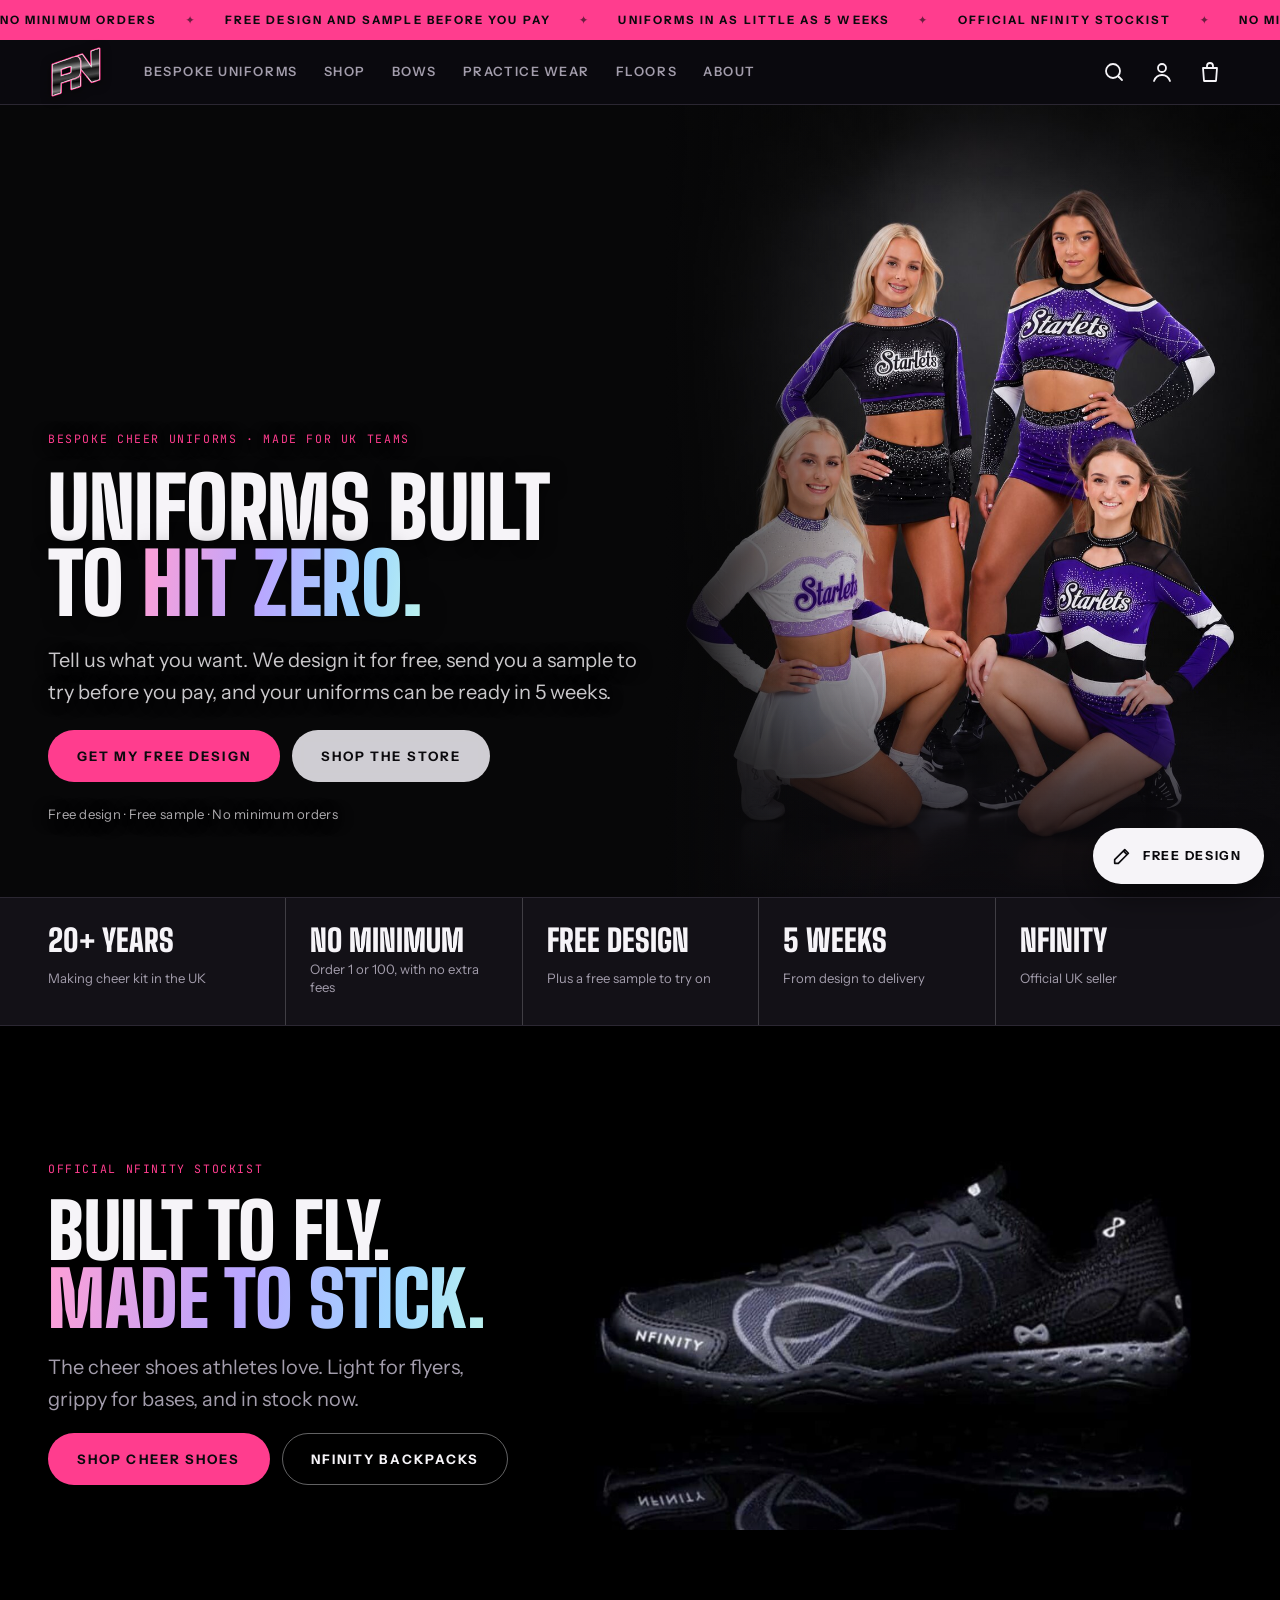
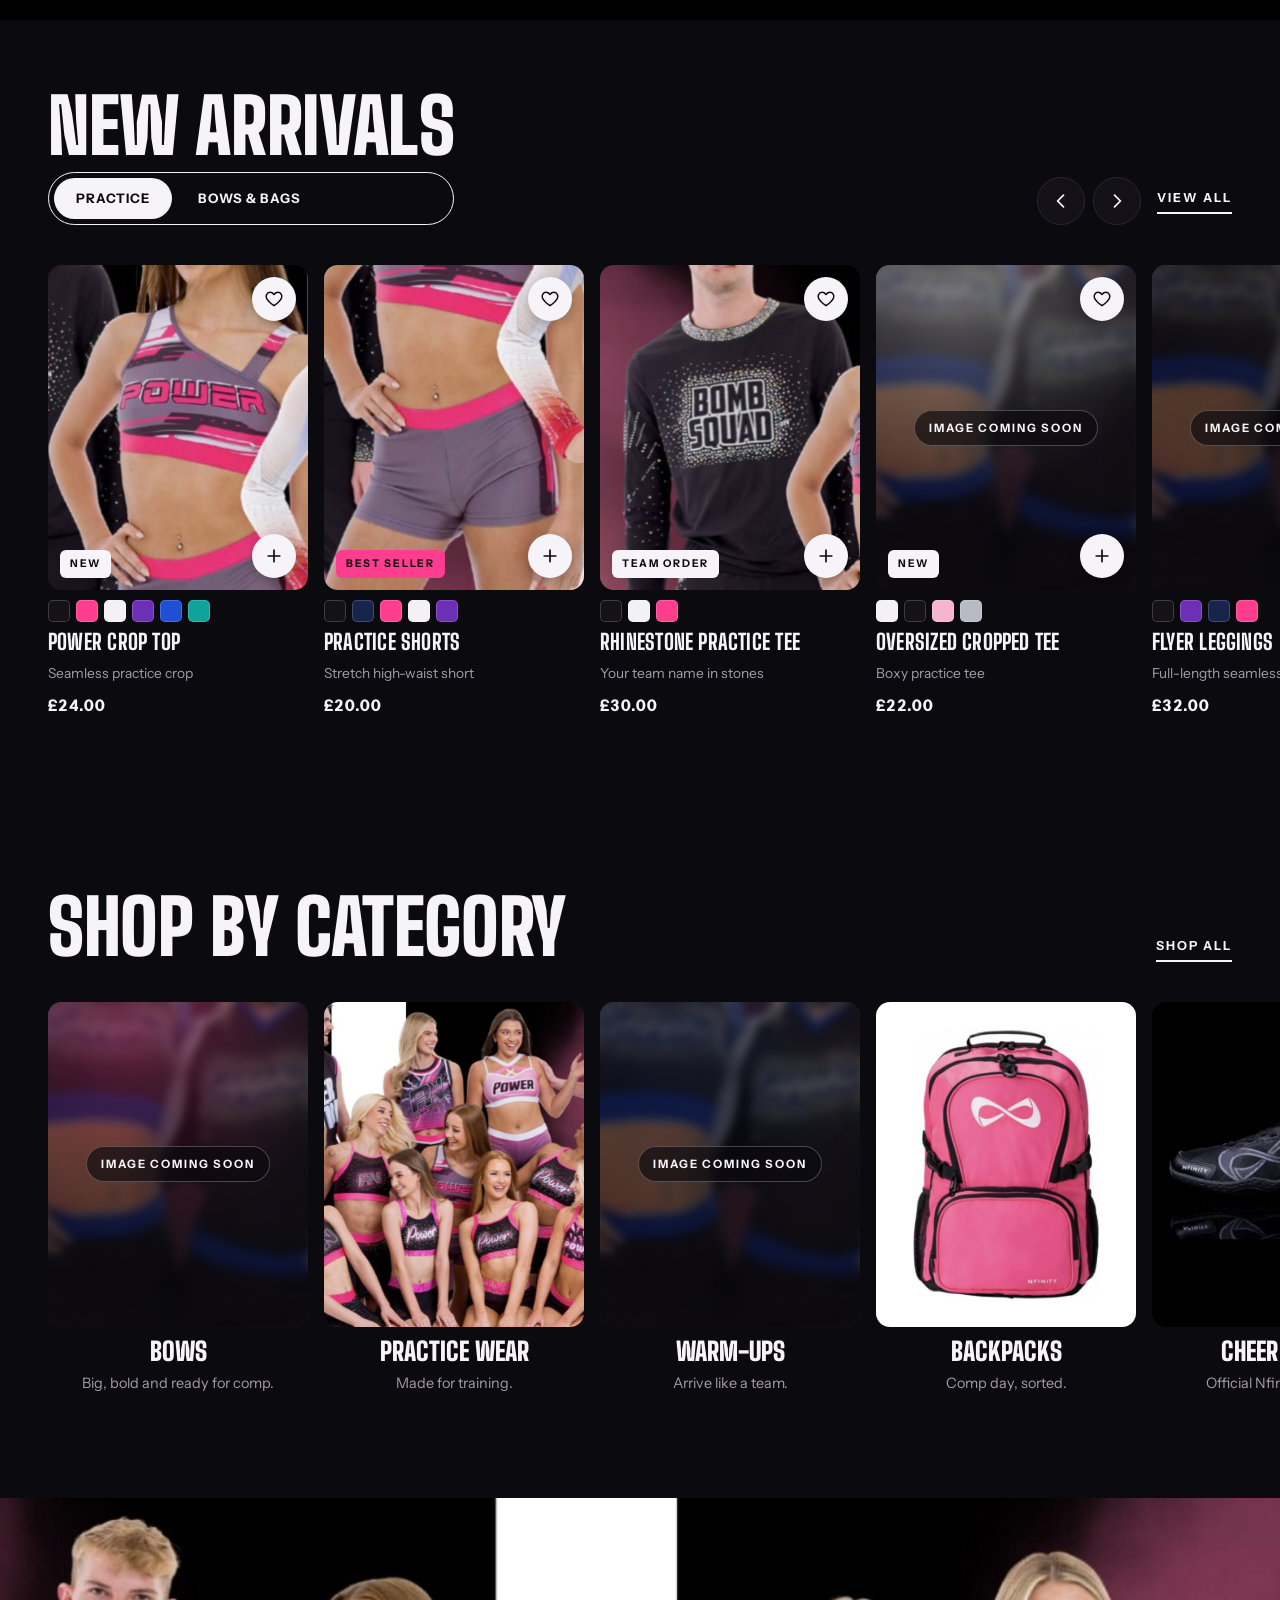
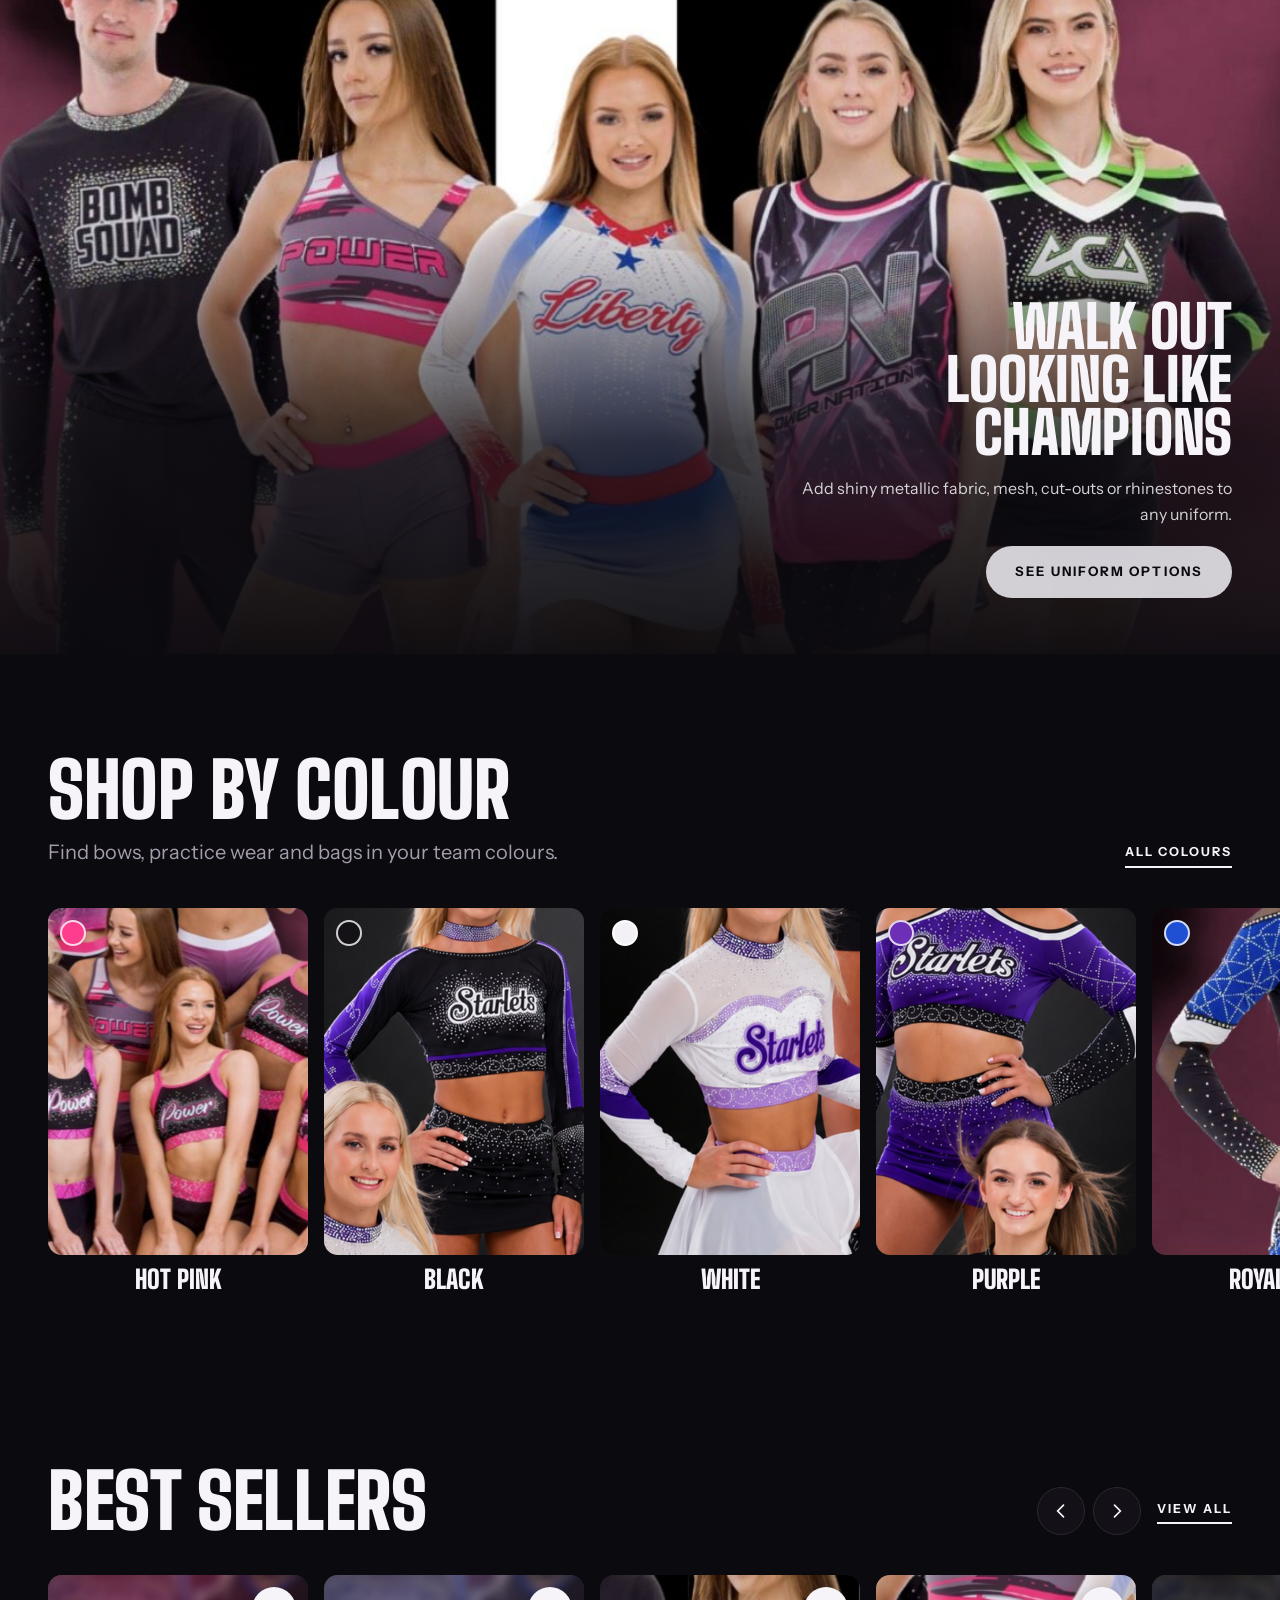
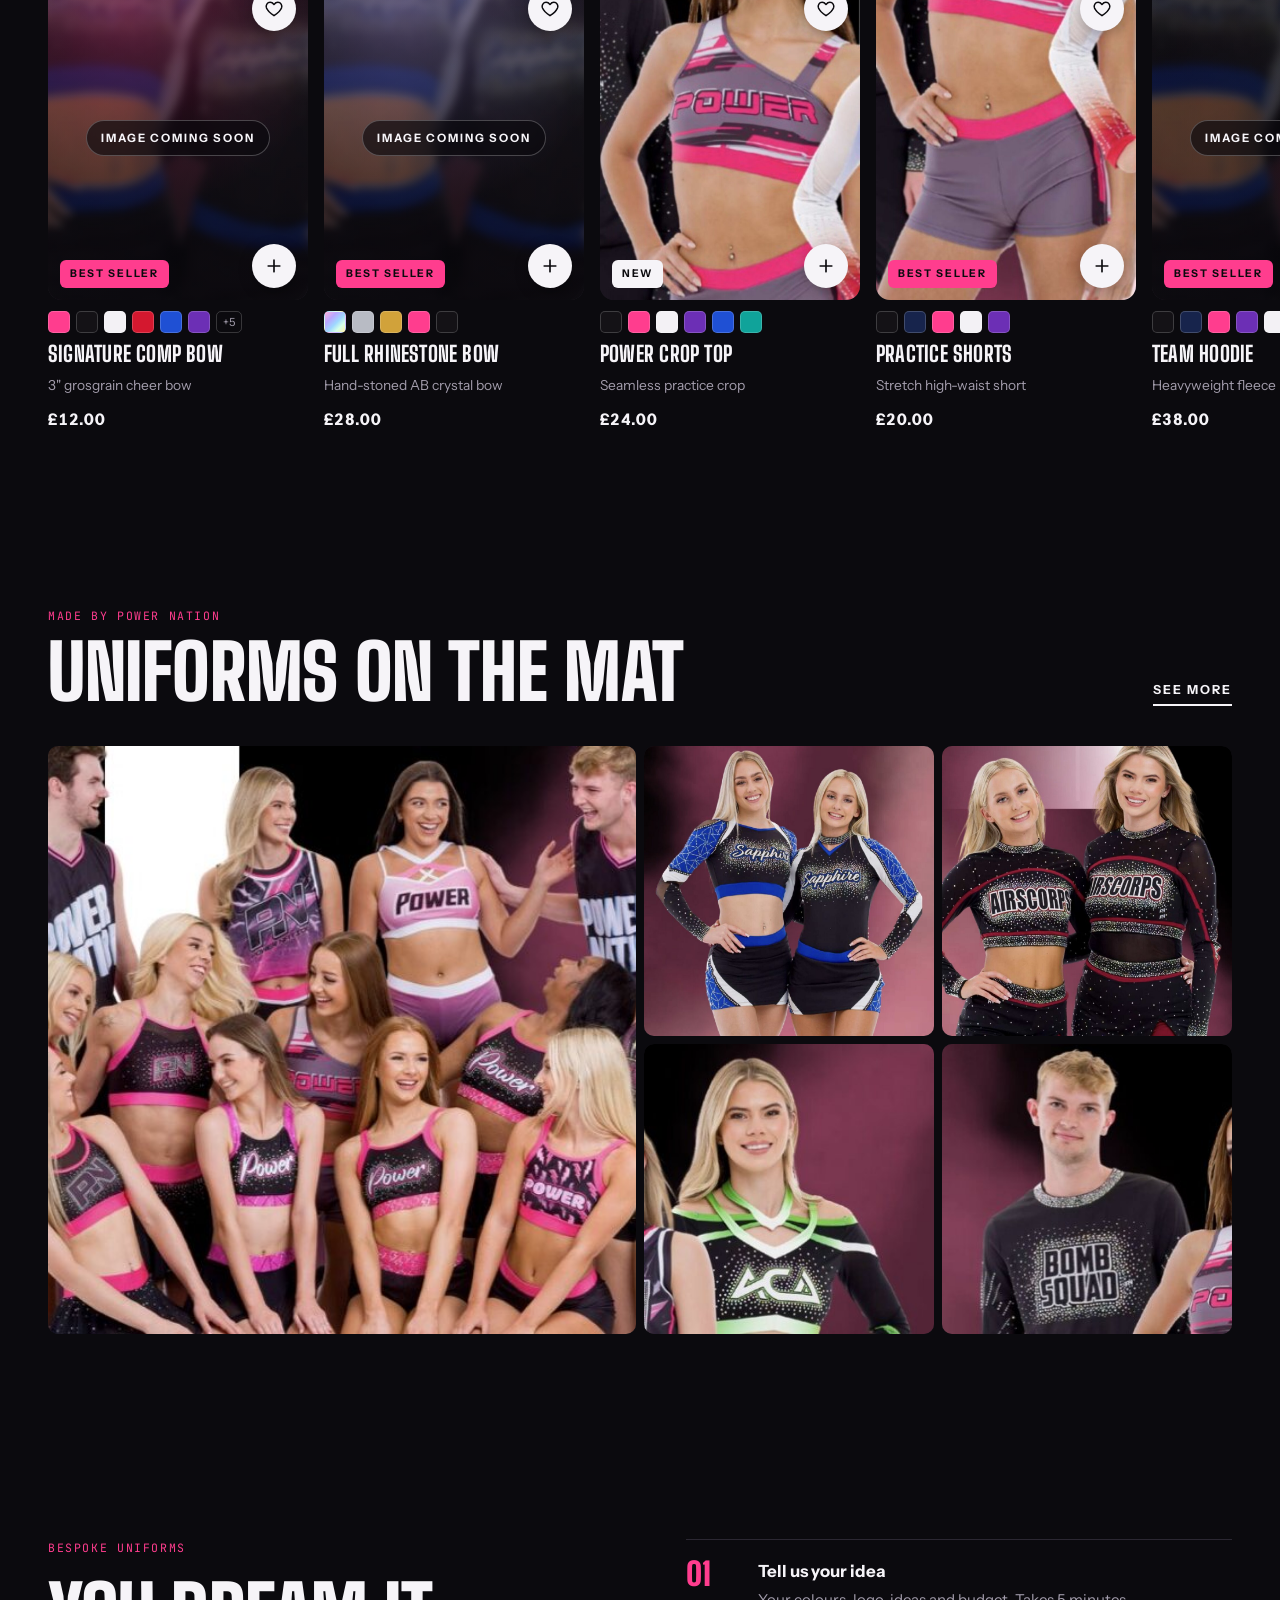
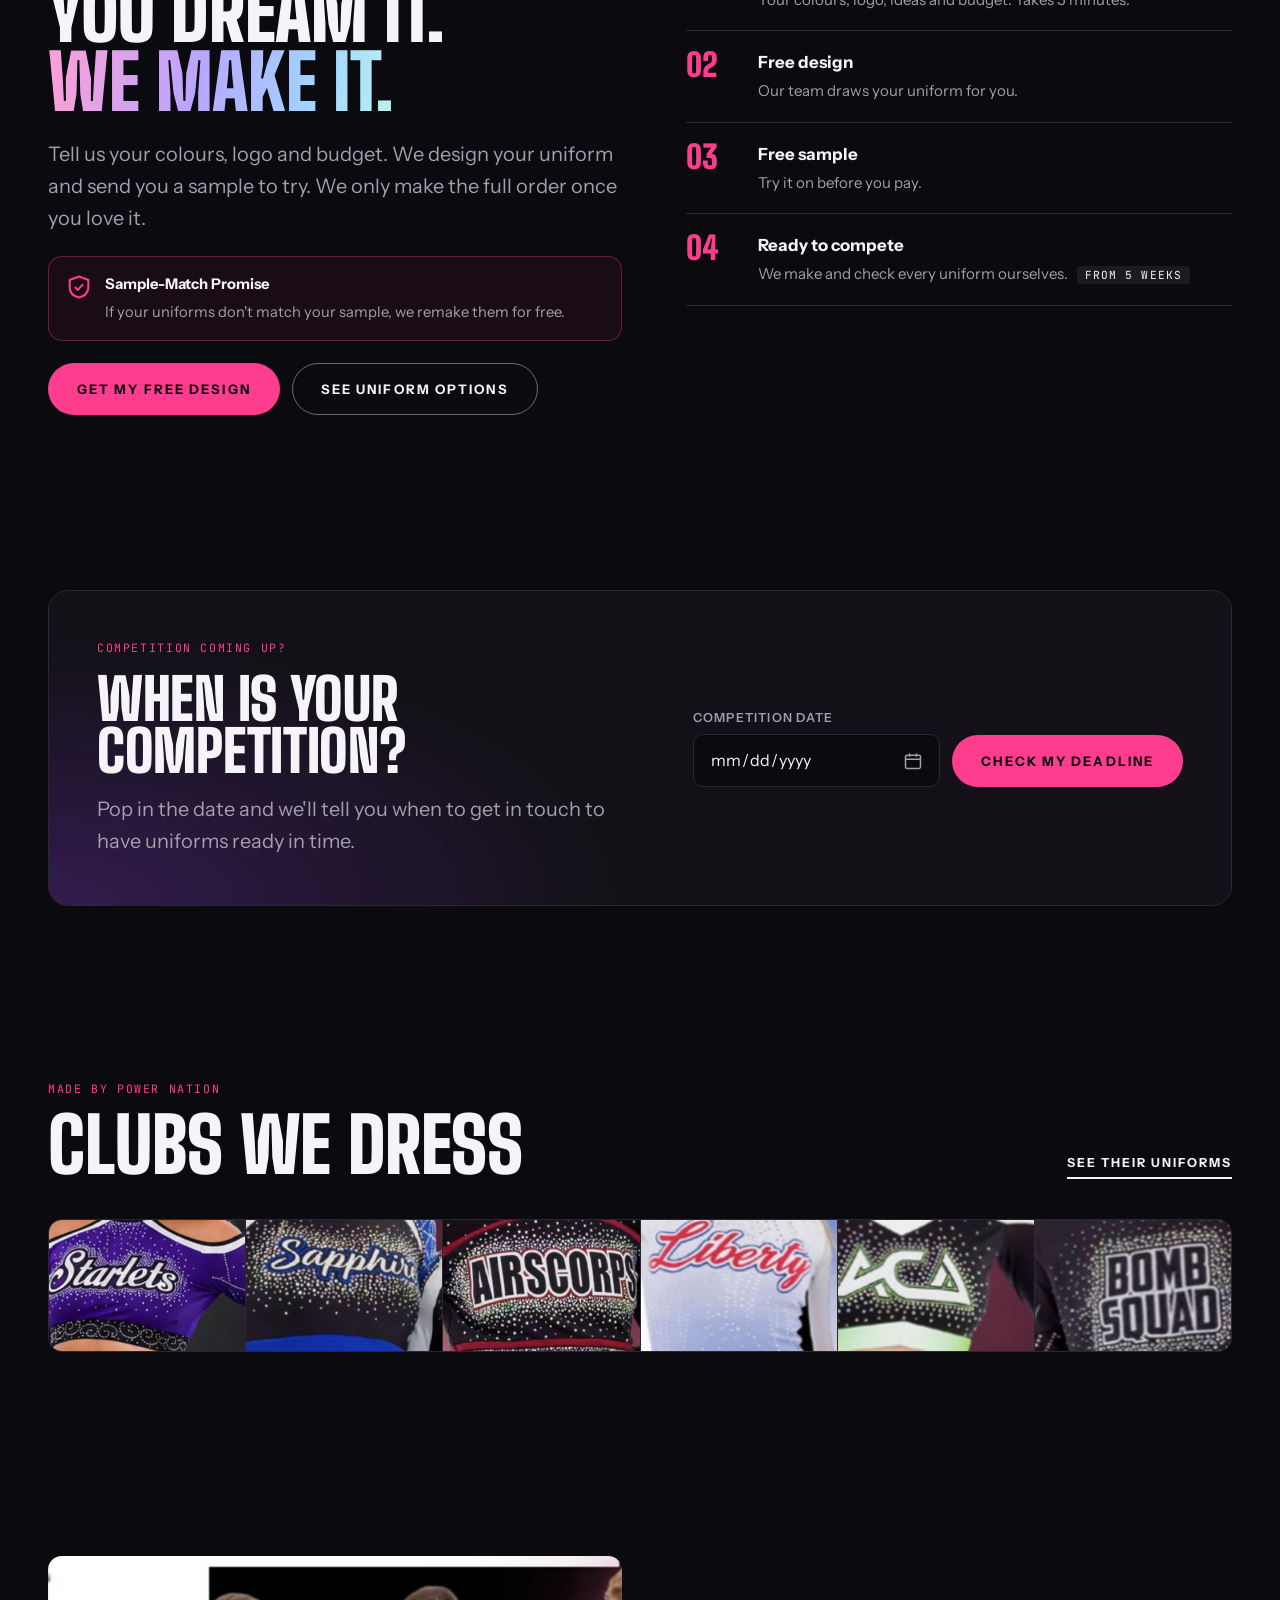
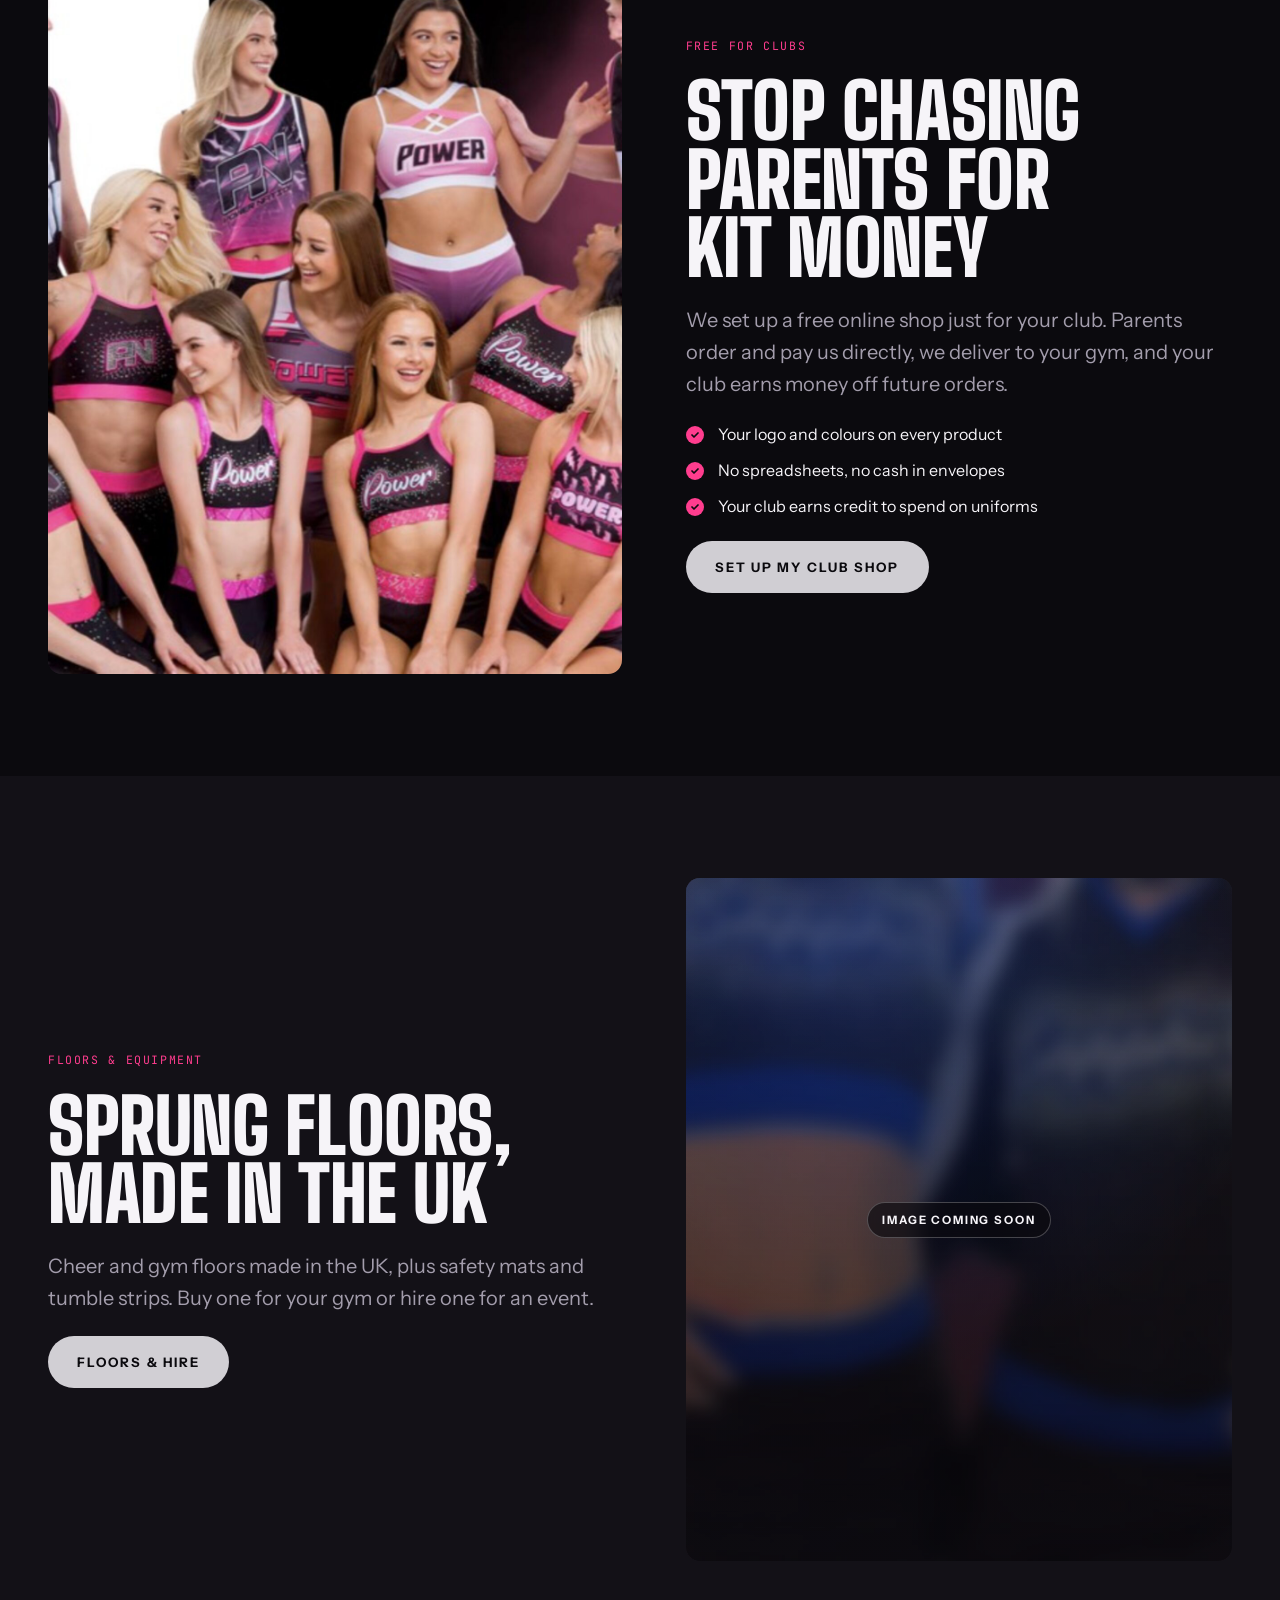
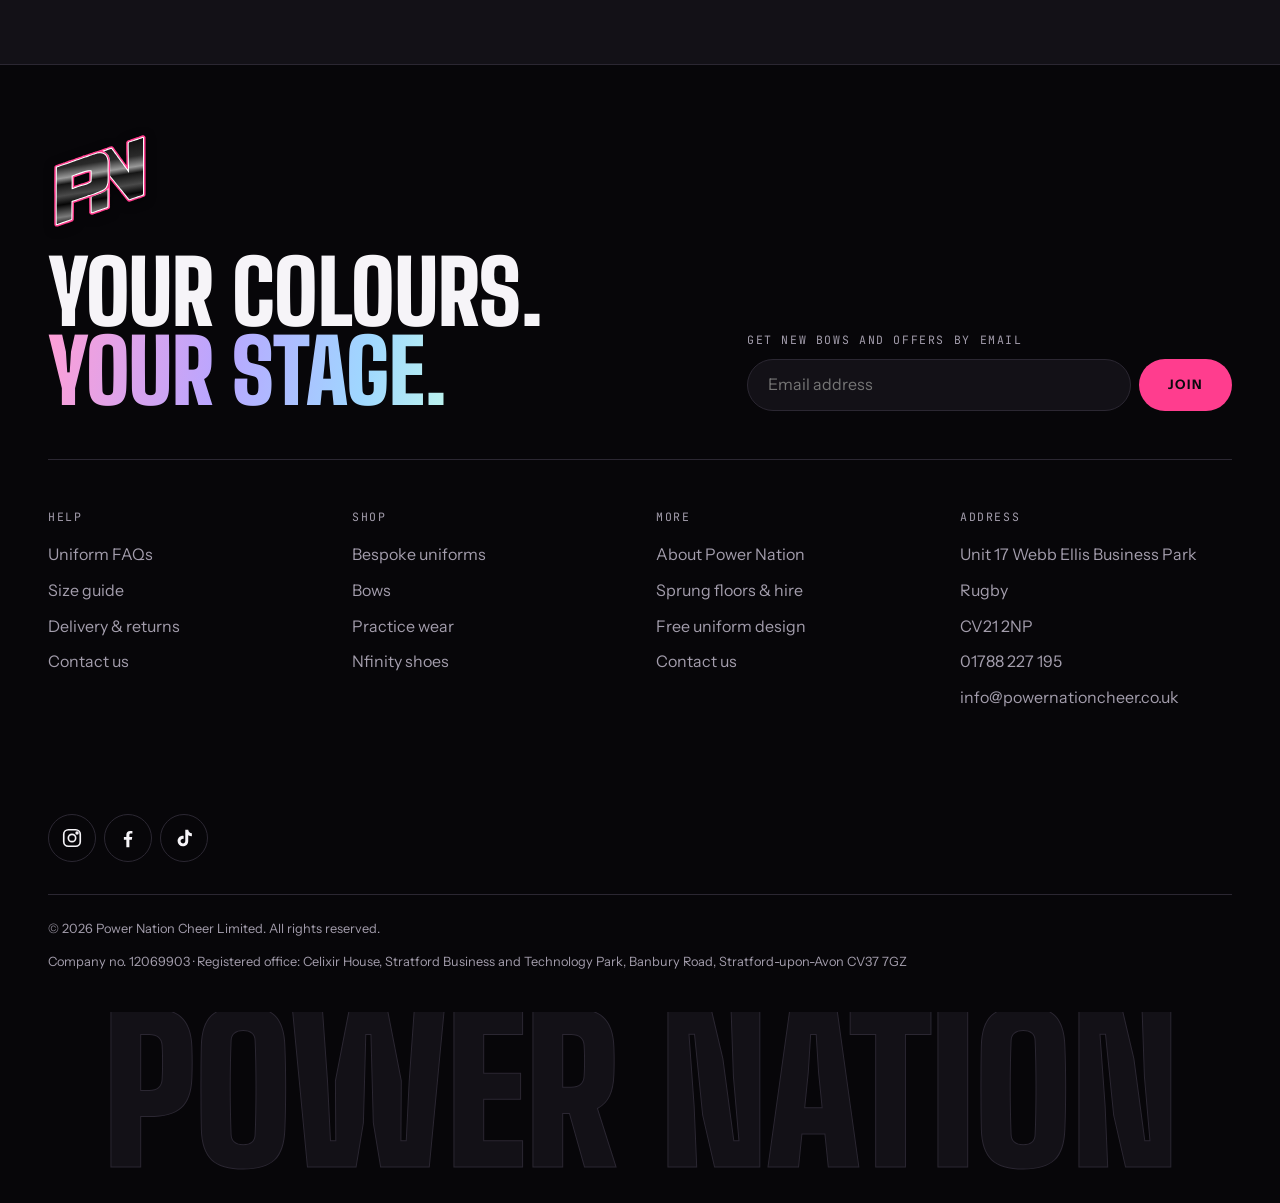
==== index.html @ 598437c2 "Own pages for free design, FAQs, sizes, floors, contact, delivery; seamless marquee; nav underline; " ====
<!doctype html>
<html lang="en-GB">
<head>
  <meta charset="utf-8">
  <meta name="viewport" content="width=device-width, initial-scale=1, viewport-fit=cover">
  <title>Power Nation | Bespoke Cheer Uniforms UK, Bows &amp; Cheerwear</title>
  <meta name="description" content="Custom cheer uniforms with free design, a free sample and no minimum orders, ready in as little as 5 weeks. Plus bows, practice wear and Nfinity shoes.">
  <meta name="robots" content="index, follow, max-image-preview:large">
  <link rel="canonical" href="https://powernation-zeta.vercel.app/">
  <meta property="og:type" content="website">
  <meta property="og:site_name" content="Power Nation Cheer">
  <meta property="og:locale" content="en_GB">
  <meta property="og:title" content="Power Nation | Bespoke Cheer Uniforms UK, Bows &amp; Cheerwear">
  <meta property="og:description" content="Custom cheer uniforms with free design, a free sample and no minimum orders, ready in as little as 5 weeks. Plus bows, practice wear and Nfinity shoes.">
  <meta property="og:url" content="https://powernation-zeta.vercel.app/">
  <meta property="og:image" content="https://powernation-zeta.vercel.app/images/brand/og-image.jpg">
  <meta property="og:image:width" content="1200">
  <meta property="og:image:height" content="630">
  <meta property="og:image:alt" content="Power Nation: bespoke cheer uniforms. Free design, free sample, no minimum orders.">
  <meta name="twitter:card" content="summary_large_image">
  <meta name="twitter:title" content="Power Nation | Bespoke Cheer Uniforms UK, Bows &amp; Cheerwear">
  <meta name="twitter:description" content="Custom cheer uniforms with free design, a free sample and no minimum orders, ready in as little as 5 weeks. Plus bows, practice wear and Nfinity shoes.">
  <meta name="twitter:image" content="https://powernation-zeta.vercel.app/images/brand/og-image.jpg">
  <meta name="theme-color" content="#0b0a0e">
  <link rel="icon" href="favicon.ico" sizes="32x32">
  <link rel="icon" href="images/brand/favicon.svg" type="image/svg+xml">
  <link rel="apple-touch-icon" href="images/brand/apple-touch-icon.png">
  <link rel="manifest" href="site.webmanifest">
  <script type="application/ld+json">{"@context": "https://schema.org", "@graph": [{"@type": "SportingGoodsStore", "@id": "https://powernation-zeta.vercel.app/#business", "name": "Power Nation Cheer", "legalName": "Power Nation Cheer Limited", "url": "https://powernation-zeta.vercel.app/", "logo": "https://powernation-zeta.vercel.app/images/brand/icon-512.png", "image": "https://powernation-zeta.vercel.app/images/brand/og-image.jpg", "description": "Bespoke cheer uniforms, cheer bows, practice wear, Nfinity shoes, sprung floors and floor hire for UK cheer, dance and gymnastics teams.", "telephone": "+44 1788 227195", "email": "info@powernationcheer.co.uk", "address": {"@type": "PostalAddress", "streetAddress": "Unit 17 Webb Ellis Business Park, Woodside Park", "addressLocality": "Rugby", "postalCode": "CV21 2NP", "addressCountry": "GB"}, "areaServed": "GB", "priceRange": "££", "sameAs": ["https://www.instagram.com/powernationcheer/", "https://www.facebook.com/Powernationcheerltd/"]}, {"@type": "WebSite", "@id": "https://powernation-zeta.vercel.app/#website", "url": "https://powernation-zeta.vercel.app/", "name": "Power Nation Cheer", "publisher": {"@id": "https://powernation-zeta.vercel.app/#business"}, "inLanguage": "en-GB"}]}</script>
  <link rel="preconnect" href="https://fonts.googleapis.com">
  <link rel="preconnect" href="https://fonts.gstatic.com" crossorigin>
  <link rel="stylesheet" href="https://fonts.googleapis.com/css2?family=Big+Shoulders+Display:wght@700;800;900&family=Instrument+Sans:wght@400;500;600;700&family=JetBrains+Mono:wght@400;500&display=swap">
  <link rel="stylesheet" href="assets/css/styles.css">
</head>
<body data-page="home">
  <div data-include="header"></div>

  <main id="main">
    <!-- HERO -->
    <section class="hero hero--split" aria-labelledby="hero-title">
      <div class="media media--photo">
        <picture>
          <source media="(max-width: 759px)" srcset="images/uniforms/bespoke-team-720.jpg">
          <img src="images/uniforms/bespoke-team.jpg" alt="Four cheerleaders in bespoke Starlets competition uniforms in purple, black and white, with rhinestone logos" width="1106" height="1422" fetchpriority="high">
        </picture>
      </div>
      <div class="wrap hero__content">
        <span class="label label--pink">Bespoke cheer uniforms · Made for UK teams</span>
        <h1 id="hero-title">Uniforms built to <span class="ab-text">hit zero.</span></h1>
        <p class="lede">Tell us what you want. We design it for free, send you a sample to try before you pay, and your uniforms can be ready in 5 weeks.</p>
        <div class="btn-row">
          <a class="btn btn--pink" href="design.html">Get my free design</a>
          <a class="btn btn--glass" href="shop.html">Shop the store</a>
        </div>
        <p class="hero__trust">Free design · Free sample · No minimum orders</p>
      </div>
    </section>

    <!-- PROOF -->
    <section class="proof" aria-label="Why teams choose Power Nation">
      <ul class="wrap proof__list">
        <li><strong>20+ years</strong><span>Making cheer kit in the UK</span></li>
        <li><strong>No minimum</strong><span>Order 1 or 100, with no extra fees</span></li>
        <li><strong>Free design</strong><span>Plus a free sample to try on</span></li>
        <li><strong>5 weeks</strong><span>From design to delivery</span></li>
        <li><strong>Nfinity</strong><span>Official UK seller</span></li>
      </ul>
    </section>

    <!-- NFINITY SHOES -->
    <section class="shoe-feature" aria-labelledby="shoe-title">
      <div class="wrap shoe-feature__inner">
        <div class="shoe-feature__copy">
          <span class="label label--pink">Official Nfinity stockist</span>
          <h2 id="shoe-title">Built to fly. <span class="ab-text">Made to stick.</span></h2>
          <p class="lede">The cheer shoes athletes love. Light for flyers, grippy for bases, and in stock now.</p>
          <div class="btn-row">
            <a class="btn btn--pink" href="shop.html#cat-shoes">Shop cheer shoes</a>
            <a class="btn btn--line" href="product.html#nfinity-backpack">Nfinity backpacks</a>
          </div>
        </div>
        <a class="shoe-feature__media" href="product.html#nfinity-vengeance" aria-label="View the black Nfinity cheer shoe">
          <picture>
            <source media="(max-width: 759px)" srcset="images/products/nfinity-shoe-wide-720.jpg">
            <img src="images/products/nfinity-shoe-wide.jpg" alt="Black Nfinity cheer shoe with a grey infinity logo, lit on a black background" width="1290" height="720" loading="lazy">
          </picture>
        </a>
      </div>
    </section>

    <!-- NEW ARRIVALS -->
    <section class="section--tight" aria-labelledby="new-title">
      <div class="wrap section-head">
        <div>
          <h2 id="new-title">New arrivals</h2>
          <div class="seg" data-group="arrivals" role="group" aria-label="Filter new arrivals">
            <button type="button" data-seg="practice" aria-pressed="true">Practice</button>
            <button type="button" data-seg="extras" aria-pressed="false">Bows &amp; bags</button>
          </div>
        </div>
        <div style="display:flex;gap:16px;align-items:center">
          <div class="rail-btns"><button class="rail-btn" type="button" aria-label="Previous" data-rail-btn="rail-practice" data-dir="prev"></button><button class="rail-btn" type="button" aria-label="Next" data-rail-btn="rail-practice" data-dir="next"></button></div>
          <a class="link-u" href="shop.html#new">View all</a>
        </div>
      </div>
      <div data-seg-panel="arrivals" data-value="practice"><div class="rail" id="rail-practice" data-products="cats:practice,warmups" data-limit="10"></div></div>
      <div data-seg-panel="arrivals" data-value="extras" hidden><div class="rail" id="rail-extras" data-products="cats:bows,bags,accessories" data-limit="10"></div></div>
    </section>

    <!-- CATEGORIES -->
    <section class="section" aria-labelledby="cat-title">
      <div class="wrap section-head"><div><h2 id="cat-title">Shop by category</h2></div><a class="link-u" href="shop.html">Shop all</a></div>
      <div class="rail">
        <a class="tile" href="shop.html#cat-bows">
          <div class="media" style="--tint:#ff3d8e" data-note="Athlete from behind, big rhinestone bow in a high pony, gym lights" data-size="1200×1500"><img src="images/categories/bows.jpg" alt="Athlete wearing a rhinestone cheer bow" loading="lazy"></div>
          <div class="tile__name">Bows</div><div class="tile__sub">Big, bold and ready for comp.</div>
        </a>
        <a class="tile" href="shop.html#cat-practice">
          <div class="media" style="--tint:#6c2fb5" data-note="Athlete in crop + shorts mid-jump or tumbling on a sprung floor" data-size="1200×1500"><img src="images/categories/practice.jpg" alt="Athletes in Power Nation pink and black training kits" loading="lazy"></div>
          <div class="tile__name">Practice wear</div><div class="tile__sub">Made for training.</div>
        </a>
        <a class="tile" href="shop.html#cat-warmups">
          <div class="media" style="--tint:#17244c" data-note="Team in matching hoodies and warm-up jackets, walking into a venue" data-size="1200×1500"><img src="images/categories/warmups.jpg" alt="Team arriving at competition in matching warm-ups" loading="lazy"></div>
          <div class="tile__name">Warm-ups</div><div class="tile__sub">Arrive like a team.</div>
        </a>
        <a class="tile" href="shop.html#cat-bags">
          <div class="media" style="--tint:#ff3d8e" data-note="Personalised backpack with bow clipped on, flat-lay or on a bench" data-size="1200×1500"><img src="images/categories/bags.jpg" alt="Personalised cheer backpack with bow attached" loading="lazy"></div>
          <div class="tile__name">Backpacks</div><div class="tile__sub">Comp day, sorted.</div>
        </a>
        <a class="tile" href="shop.html#cat-shoes">
          <div class="media" style="--tint:#b8bbc4" data-note="Nfinity cheer shoes on the mat, low angle, or a flyer's feet in a stunt" data-size="1200×1500"><img src="images/categories/shoes.jpg" alt="Black Nfinity cheer shoe" loading="lazy"></div>
          <div class="tile__name">Cheer shoes</div><div class="tile__sub">Official Nfinity stockist.</div>
        </a>
        <a class="tile" href="shop.html#cat-accessories">
          <div class="media" style="--tint:#d1a23a" data-note="Poms, bow holder, bottle and socks styled together on a dark surface" data-size="1200×1500"><img src="images/categories/accessories.jpg" alt="Cheer accessories including poms and a bow holder" loading="lazy"></div>
          <div class="tile__name">Accessories</div><div class="tile__sub">Poms, holders and more.</div>
        </a>
      </div>
    </section>

    <!-- FEATURE BAND -->
    <section class="band" aria-labelledby="band-title">
      <div class="media" style="--tint:#6c2fb5" data-note="Wide shot: team in full uniform posing on the mat after a routine, confetti or stage haze. The emotional 'we did it' moment" data-size="2400×1600 landscape · subjects in top two-thirds">
        <img src="images/team/band-celebrate.jpg" srcset="images/team/band-celebrate-720.jpg 720w, images/team/band-celebrate.jpg 1290w" sizes="100vw" alt="Five athletes in bespoke Power Nation uniforms: Bomb Squad, Power, Liberty, PN and ACA" loading="lazy">
      </div>
      <div class="wrap band__content">
        <h2 id="band-title">Walk out looking like champions</h2>
        <p>Add shiny metallic fabric, mesh, cut-outs or rhinestones to any uniform.</p>
        <div class="btn-row"><a class="btn btn--glass" href="uniforms.html">See uniform options</a></div>
      </div>
    </section>

    <!-- SHOP BY COLOUR -->
    <section class="section" aria-labelledby="colour-title">
      <div class="wrap section-head"><div><h2 id="colour-title">Shop by colour</h2><p class="lede">Find bows, practice wear and bags in your team colours.</p></div><a class="link-u" href="shop.html">All colours</a></div>
      <div class="rail" id="colour-rail"></div>
    </section>

    <!-- BEST SELLERS -->
    <section class="section--tight" aria-labelledby="best-title">
      <div class="wrap section-head">
        <div><h2 id="best-title">Best sellers</h2></div>
        <div style="display:flex;gap:16px;align-items:center">
          <div class="rail-btns"><button class="rail-btn" type="button" aria-label="Previous" data-rail-btn="rail-best" data-dir="prev"></button><button class="rail-btn" type="button" aria-label="Next" data-rail-btn="rail-best" data-dir="next"></button></div>
          <a class="link-u" href="shop.html#best">View all</a>
        </div>
      </div>
      <div class="rail" id="rail-best" data-products="tag:best" data-limit="10"></div>
    </section>

    <!-- GALLERY -->
    <section class="section" aria-labelledby="gallery-title">
      <div class="wrap">
        <div class="section-head"><div><span class="label label--pink">Made by Power Nation</span><h2 id="gallery-title">Uniforms on the mat</h2></div><a class="link-u" href="uniforms.html">See more</a></div>
        <div class="gallery">
          <div class="media" style="--tint:#ff3d8e" data-note="Best uniform shot you have: full team lined up in uniform" data-size="1600×1600"><img src="images/team/gallery-1.jpg" alt="Group of athletes laughing in matching pink and black Power Nation training kits" loading="lazy"></div>
          <div class="media" style="--tint:#1f50d4" data-note="Flyer at the top of a stunt" data-size="1000×1000"><img src="images/team/gallery-2.jpg" alt="Two athletes in black and royal blue Sapphire uniforms with rhinestone logos" loading="lazy"></div>
          <div class="media" style="--tint:#d1a23a" data-note="Rhinestone detail macro" data-size="1000×1000"><img src="images/team/gallery-3.jpg" alt="Two athletes in fully rhinestoned black and red Airscorps uniforms" loading="lazy"></div>
          <div class="media" style="--tint:#6c2fb5" data-note="Mini/youth team in uniform, big smiles" data-size="1000×1000"><img src="images/team/gallery-4.jpg" alt="Athlete in a black, white and neon green ACA uniform" loading="lazy"></div>
          <div class="media" style="--tint:#10a39a" data-note="Coach + athletes unboxing new uniforms" data-size="1000×1000"><img src="images/team/gallery-5.jpg" alt="Male athlete in a rhinestoned black Bomb Squad uniform" loading="lazy"></div>
        </div>
      </div>
    </section>

    <!-- BESPOKE PROCESS -->
    <section class="section" aria-labelledby="process-title">
      <div class="wrap split split--text">
        <div class="split__copy">
          <span class="label label--pink">Bespoke uniforms</span>
          <h2 id="process-title">You dream it. <span class="ab-text">We make it.</span></h2>
          <p class="lede">Tell us your colours, logo and budget. We design your uniform and send you a sample to try. We only make the full order once you love it.</p>
          <div class="promise-row">
            <span><svg viewBox="0 0 24 24" fill="none" stroke="currentColor" stroke-width="1.8" stroke-linejoin="round" aria-hidden="true"><path d="M12 3 4 6v6c0 5 3.5 8 8 9 4.5-1 8-4 8-9V6l-8-3Z"/><path d="m8.5 12 2.5 2.5 4.5-5"/></svg><b>Sample-Match Promise</b> If your uniforms don't match your sample, we remake them for free.</span>
          </div>
          <div class="btn-row">
            <a class="btn btn--pink" href="design.html">Get my free design</a>
            <a class="btn btn--line" href="uniforms.html">See uniform options</a>
          </div>
        </div>
        <ol class="steps">
          <li><div><strong>Tell us your idea</strong><span>Your colours, logo, ideas and budget. Takes 5 minutes.</span></div></li>
          <li><div><strong>Free design</strong><span>Our team draws your uniform for you.</span></div></li>
          <li><div><strong>Free sample</strong><span>Try it on before you pay.</span></div></li>
          <li><div><strong>Ready to compete</strong><span>We make and check every uniform ourselves. <em>From 5 weeks</em></span></div></li>
        </ol>
      </div>
    </section>

    <!-- COMP DATE TEASER -->
    <section class="section--tight" aria-labelledby="cd-title">
      <div class="wrap">
        <div class="countdown">
          <div class="stack">
            <span class="label label--pink">Competition coming up?</span>
            <h2 id="cd-title">When is your competition?</h2>
            <p class="lede">Pop in the date and we'll tell you when to get in touch to have uniforms ready in time.</p>
          </div>
          <form class="countdown__form" data-countdown>
            <div class="field"><label for="cd-date-home">Competition date</label><input id="cd-date-home" type="date" required></div>
            <button class="btn btn--pink" type="submit">Check my deadline</button>
            <output class="countdown__out" for="cd-date-home" aria-live="polite"></output>
          </form>
        </div>
      </div>
    </section>

    <!-- PROOF: COACHES -->
    <section class="section" aria-labelledby="proof-title">
      <div class="wrap">
        <div class="section-head"><div><span class="label label--pink">Made by Power Nation</span><h2 id="proof-title">Clubs we dress</h2></div><a class="link-u" href="uniforms.html">See their uniforms</a></div>
        <!-- Coach quotes: remove "hidden" once you have real quotes -->
        <div class="quotes" hidden>
          <figure class="quote">
            <blockquote class="is-placeholder">Add a real quote from a coach here. Best results: name the problem they had before (late or mismatched uniforms) and the result after.</blockquote>
            <figcaption><div class="media media--hide-ph" style="--tint:#ff3d8e"><img src="images/team/coach-1.jpg" alt="" loading="lazy"></div><div><strong>Coach name</strong><span>Club name · Level 4</span></div></figcaption>
          </figure>
          <figure class="quote">
            <blockquote class="is-placeholder">Second coach quote. Ideally about the free sample or how close the final uniform was to the design.</blockquote>
            <figcaption><div class="media media--hide-ph" style="--tint:#6c2fb5"><img src="images/team/coach-2.jpg" alt="" loading="lazy"></div><div><strong>Coach name</strong><span>Club name · All-star</span></div></figcaption>
          </figure>
          <figure class="quote">
            <blockquote class="is-placeholder">Third coach quote. Ideally about speed, a tight deadline before a competition that you hit.</blockquote>
            <figcaption><div class="media media--hide-ph" style="--tint:#1f50d4"><img src="images/team/coach-3.jpg" alt="" loading="lazy"></div><div><strong>Coach name</strong><span>School or university team</span></div></figcaption>
          </figure>
        </div>
        <div class="logos" aria-label="Clubs wearing Power Nation uniforms">
          <div class="media"><img src="images/team/logo-1.jpg" alt="Starlets uniform logo" loading="lazy"></div>
          <div class="media"><img src="images/team/logo-2.jpg" alt="Sapphire uniform logo" loading="lazy"></div>
          <div class="media"><img src="images/team/logo-3.jpg" alt="Airscorps uniform logo" loading="lazy"></div>
          <div class="media"><img src="images/team/logo-4.jpg" alt="Liberty uniform logo" loading="lazy"></div>
          <div class="media"><img src="images/team/logo-5.jpg" alt="ACA uniform logo" loading="lazy"></div>
          <div class="media"><img src="images/team/logo-6.jpg" alt="Bomb Squad uniform logo" loading="lazy"></div>
        </div>
      </div>
    </section>

    <!-- CLUB SHOP -->
    <section class="section" aria-labelledby="club-title">
      <div class="wrap split">
        <div class="media" style="--tint:#ff3d8e" data-note="Phone mock-up of a club's private shop page, or a parent and athlete opening a delivery at the gym" data-size="1600×2000 portrait"><img src="images/team/club-shop.jpg" alt="A club's private Power Nation online shop on a phone" loading="lazy"></div>
        <div class="split__copy">
          <span class="label label--pink">Free for clubs</span>
          <h2>Stop chasing parents for kit money</h2>
          <p class="lede">We set up a free online shop just for your club. Parents order and pay us directly, we deliver to your gym, and your club earns money off future orders.</p>
          <ul class="ticks">
            <li>Your logo and colours on every product</li>
            <li>No spreadsheets, no cash in envelopes</li>
            <li>Your club earns credit to spend on uniforms</li>
          </ul>
          <div class="btn-row"><a class="btn btn--glass" href="design.html#club-shop">Set up my Club Shop</a></div>
        </div>
      </div>
    </section>

    <!-- FLOORS -->
    <section class="section" aria-labelledby="floors-title" style="background:var(--ink-2)">
      <div class="wrap split split--rev">
        <div class="media" style="--tint:#1f50d4" data-note="Your sprung floor installed in a gym, wide angle, athletes training on it" data-size="1600×2000 portrait"><img src="images/floors/feature.jpg" alt="Power Nation sprung cheer floor installed in a gym" loading="lazy"></div>
        <div class="split__copy">
          <span class="label label--pink">Floors &amp; equipment</span>
          <h2>Sprung floors, made in the UK</h2>
          <p class="lede">Cheer and gym floors made in the UK, plus safety mats and tumble strips. Buy one for your gym or hire one for an event.</p>
          <div class="btn-row"><a class="btn btn--glass" href="floors.html">Floors &amp; hire</a></div>
        </div>
      </div>
    </section>
  </main>

  <div data-include="footer"></div>
  <div class="mbar" data-mbar data-show-after=".hero" data-hide-on=".footer">
    <div class="mbar__text"><b>Bespoke uniforms</b><span>Free design and sample · no minimum</span></div>
    <a class="btn btn--pink" href="design.html">Free design</a>
  </div>
  <script src="assets/js/logo.js"></script>
  <script src="assets/js/products.js"></script>
  <script src="assets/js/main.js"></script>
  <script>
    (function () {
      // Shop-by-colour tiles from the colour list
      var C = window.PN_COLOURS, order = ["pink", "black", "white", "purple", "royal", "red", "teal", "navy", "gold", "silver", "ab"];
      var rail = document.getElementById("colour-rail");
      rail.innerHTML = order.map(function (k) {
        return '<a class="tile tile--colour" href="shop.html#colour-' + k + '"><div class="media" style="--c:' + C[k].hex + ';--tint:' + (C[k].hex.charAt(0) === "#" ? C[k].hex : "#b9a6ff") + '" data-note="Athlete wearing ' + C[k].name.toLowerCase() + ' practice wear or bow, cropped tight, grey studio" data-size="1200×1600"><img src="images/colours/' + k + '.jpg" alt="' + C[k].name + ' cheerwear" loading="lazy"></div><div class="tile__name">' + C[k].name + '</div></a>';
      }).join("");
      window.PN_hydrateMedia(rail);
      document.querySelectorAll(".rail-btn").forEach(function (b) { b.innerHTML = b.dataset.dir === "next" ? window.PN_ICONS.right : window.PN_ICONS.left; });
    })();
  </script>
</body>
</html>
---- assets/css/styles.css ----
/* =========================================================
   POWER NATION — site styles
   Concept: the competition floor after dark. Black arena,
   stage-light pools, one burst of AB-rhinestone shimmer.
   ========================================================= */

:root {
  /* colour */
  --ink: #0b0a0e;        /* page ground: violet-biased black */
  --ink-2: #131117;      /* surfaces */
  --ink-3: #1d1a23;      /* raised surfaces / placeholders */
  --line: #2b2732;       /* hairlines */
  --chalk: #f6f4f8;      /* primary text */
  --mute: #a39dac;       /* secondary text */
  --pink: #ff3d8e;       /* Power pink: the one accent */
  --pink-deep: #c81f68;
  --glass: rgba(236, 234, 240, 0.88); /* light pill buttons over imagery */
  --ab: linear-gradient(100deg, #ff9fd6 0%, #b9a6ff 22%, #9fd7ff 40%, #c9ffe6 56%, #fff0a8 72%, #ffb1c8 88%, #ff9fd6 100%);

  /* type */
  --f-display: "Big Shoulders Display", "Arial Narrow", Impact, sans-serif;
  --f-body: "Instrument Sans", "Helvetica Neue", Arial, system-ui, sans-serif;
  --f-mono: "JetBrains Mono", ui-monospace, "SFMono-Regular", Menlo, monospace;

  --t-hero: clamp(3.4rem, 12vw, 9.5rem);
  --t-h2: clamp(2.4rem, 6.4vw, 4.75rem);
  --t-h3: clamp(1.5rem, 2.6vw, 2rem);
  --t-body: 1rem;
  --t-small: 0.875rem;
  --t-label: 0.72rem;

  /* layout */
  --gutter: clamp(16px, 4vw, 48px);
  --max: 1360px;
  --radius: 14px;
  --radius-pill: 999px;
  --header-h: 64px;

  color-scheme: dark;
}

*, *::before, *::after { box-sizing: border-box; }
html { -webkit-text-size-adjust: 100%; scroll-behavior: smooth; overflow-x: clip; }
@media (prefers-reduced-motion: reduce) {
  html { scroll-behavior: auto; }
  *, *::before, *::after { animation-duration: 0.01ms !important; animation-iteration-count: 1 !important; transition-duration: 0.01ms !important; }
}
body {
  margin: 0;
  background: var(--ink);
  color: var(--chalk);
  font-family: var(--f-body);
  font-size: var(--t-body);
  line-height: 1.6;
  -webkit-font-smoothing: antialiased;
}
img, video { max-width: 100%; display: block; }
a { color: inherit; }
button { font: inherit; color: inherit; }
[hidden] { display: none !important; }
:focus-visible { outline: 2px solid var(--pink); outline-offset: 3px; border-radius: 4px; }
.sr-only { position: absolute; width: 1px; height: 1px; padding: 0; margin: -1px; overflow: hidden; clip: rect(0 0 0 0); white-space: nowrap; border: 0; }
.skip { position: absolute; left: 8px; top: -60px; background: var(--pink); color: var(--ink); padding: 10px 16px; border-radius: 8px; z-index: 100; font-weight: 600; }
.skip:focus { top: 8px; }

/* ---------- type ---------- */
.display, h1, h2, h3 {
  font-family: var(--f-display);
  font-weight: 900;
  text-transform: uppercase;
  letter-spacing: -0.005em;
  line-height: 0.9;
  margin: 0;
  text-wrap: balance;
}
h1 { font-size: var(--t-hero); }
h2 { font-size: var(--t-h2); }
h3 { font-size: var(--t-h3); line-height: 1; }
p { margin: 0; text-wrap: pretty; }
.lede { font-size: clamp(1.05rem, 1.6vw, 1.25rem); color: var(--mute); max-width: 56ch; }
.label {
  font-family: var(--f-mono);
  font-size: var(--t-label);
  letter-spacing: 0.14em;
  text-transform: uppercase;
  color: var(--mute);
}
.label--pink { color: var(--pink); }
.ab-text {
  background: var(--ab);
  background-size: 200% 100%;
  -webkit-background-clip: text;
  background-clip: text;
  color: transparent;
  animation: shimmer 7s linear infinite;
}
@keyframes shimmer { to { background-position: -200% 0; } }

/* ---------- layout ---------- */
.wrap { width: 100%; max-width: var(--max); margin-inline: auto; padding-inline: var(--gutter); }
.section { padding-block: clamp(56px, 8vw, 104px); }
.section--tight { padding-block: clamp(40px, 6vw, 72px); }
.section-head { display: flex; align-items: end; justify-content: space-between; gap: 16px 24px; flex-wrap: wrap; margin-bottom: clamp(24px, 4vw, 40px); }
.section-head > div { display: grid; gap: 12px; min-width: 0; }
.stack { display: grid; gap: 16px; }
.rule { border: 0; border-top: 1px solid var(--line); margin: 0; }

/* ---------- buttons ---------- */
.btn {
  display: inline-flex; align-items: center; justify-content: center; gap: 10px;
  min-height: 52px; padding: 0 28px;
  border-radius: var(--radius-pill);
  border: 1px solid transparent;
  font-family: var(--f-body); font-weight: 700; font-size: 0.82rem;
  letter-spacing: 0.16em; text-transform: uppercase; text-decoration: none;
  cursor: pointer; transition: transform 0.15s ease, background-color 0.2s ease, color 0.2s ease, border-color 0.2s ease;
  white-space: nowrap;
}
.btn:active { transform: scale(0.98); }
.btn--pink { background: var(--pink); color: var(--ink); }
.btn--pink:hover { background: #ff5a9f; }
.btn--glass { background: var(--glass); color: var(--ink); backdrop-filter: blur(8px); }
.btn--glass:hover { background: var(--chalk); }
.btn--line { border-color: rgba(246, 244, 248, 0.4); color: var(--chalk); background: transparent; }
.btn--line:hover { border-color: var(--chalk); background: rgba(246, 244, 248, 0.06); }
.btn--block { width: 100%; }
.btn-row { display: flex; flex-wrap: wrap; gap: 12px; }
.link-u {
  font-weight: 700; font-size: 0.78rem; letter-spacing: 0.16em; text-transform: uppercase;
  text-decoration: none; border-bottom: 2px solid currentColor; padding-bottom: 4px; white-space: nowrap;
}
.link-u:hover { color: var(--pink); }

/* ---------- announcement + header ---------- */
.announce {
  background: var(--pink); color: var(--ink);
  font-weight: 700; font-size: 0.72rem; letter-spacing: 0.18em; text-transform: uppercase;
  text-align: center; padding: 11px var(--gutter);
  overflow: hidden; white-space: nowrap;
}
@keyframes ticker { to { transform: translateX(-50%); } }

.header {
  position: sticky; top: env(safe-area-inset-top, 0px); z-index: 40;
  background: rgba(11, 10, 14, 0.86);
  backdrop-filter: saturate(140%) blur(14px);
  -webkit-backdrop-filter: saturate(140%) blur(14px);
  border-bottom: 1px solid var(--line);
}
.header__inner { display: grid; grid-template-columns: 1fr auto 1fr; align-items: center; height: var(--header-h); gap: 4px; }
@media (max-width: 480px) {
  .header__inner .icon-btn { width: 40px; height: 40px; }
  .header__left, .header__right { gap: 0; }
  .header .logo__word { font-size: 1.35rem; }
}
.header__left, .header__right { display: flex; align-items: center; gap: 4px; }
.header__right { justify-content: flex-end; }
.icon-btn {
  display: inline-grid; place-items: center; width: 44px; height: 44px; border-radius: 50%;
  background: none; border: 0; cursor: pointer; position: relative; text-decoration: none;
}
.icon-btn:hover { background: var(--ink-3); }
.icon-btn svg { width: 24px; height: 24px; }
.bag-count {
  position: absolute; top: 4px; right: 2px; min-width: 18px; height: 18px; padding: 0 5px;
  border-radius: 9px; background: var(--pink); color: var(--ink);
  font-size: 0.68rem; font-weight: 800; line-height: 18px; text-align: center;
}
.logo { display: inline-flex; align-items: center; gap: 10px; text-decoration: none; }
.logo img { height: 34px; width: auto; }
.logo__word { font-family: var(--f-display); font-weight: 900; font-size: 1.7rem; letter-spacing: 0.04em; line-height: 1; text-transform: uppercase; }
.logo__word b { color: var(--pink); font-weight: 900; }
.nav-desktop { display: none; gap: 26px; }
.nav-desktop a { text-decoration: none; font-size: 0.8rem; font-weight: 600; letter-spacing: 0.12em; text-transform: uppercase; color: var(--mute); padding-block: 8px; }
.nav-desktop a:hover, .nav-desktop a[aria-current="page"] { color: var(--chalk); }
.nav-desktop a[aria-current="page"] { box-shadow: inset 0 -2px 0 var(--pink); }
@media (min-width: 1080px) {
  .header__inner { grid-template-columns: auto 1fr auto; gap: 40px; }
  .header__left .menu-btn { display: none; }
  .nav-desktop { display: flex; }
  .header__center { order: -1; }
}

/* ---------- drawers (menu + bag) ---------- */
.scrim { position: fixed; inset: 0; background: rgba(0, 0, 0, 0.6); z-index: 60; opacity: 0; pointer-events: none; transition: opacity 0.25s ease; }
.scrim.is-open { opacity: 1; pointer-events: auto; }
.drawer {
  position: fixed; top: 0; bottom: 0; z-index: 70; width: min(440px, 100%);
  background: var(--ink-2); display: flex; flex-direction: column;
  padding-top: env(safe-area-inset-top, 0px); padding-bottom: env(safe-area-inset-bottom, 0px);
  transition: transform 0.3s cubic-bezier(0.2, 0.8, 0.2, 1);
  visibility: hidden;
}
.drawer.is-open { transform: translateX(0); visibility: visible; }
.drawer--left { left: 0; transform: translateX(-100%); border-right: 1px solid var(--line); }
.drawer--right { right: 0; transform: translateX(100%); border-left: 1px solid var(--line); }
.drawer__head { display: flex; align-items: center; justify-content: space-between; padding: 12px 16px 12px 24px; border-bottom: 1px solid var(--line); }
.drawer__head h2 { font-size: 1.8rem; }
.drawer__body { flex: 1; overflow-y: auto; padding: 24px; }
.drawer__foot { padding: 20px 24px; border-top: 1px solid var(--line); display: grid; gap: 14px; }
.menu-list { list-style: none; margin: 0; padding: 0; display: grid; }
.menu-list a { display: flex; justify-content: space-between; align-items: center; padding: 14px 0; border-bottom: 1px solid var(--line); text-decoration: none; font-family: var(--f-display); font-weight: 800; font-size: 2rem; text-transform: uppercase; line-height: 1; }
.menu-list a span { font-family: var(--f-mono); font-size: var(--t-label); color: var(--pink); letter-spacing: 0.1em; }
.menu-list a:hover { color: var(--pink); }
.menu-contact { margin-top: 28px; display: grid; gap: 6px; color: var(--mute); font-size: var(--t-small); }

/* bag */
.ship-meter { display: grid; gap: 8px; font-size: var(--t-small); }
.ship-meter__bar { height: 6px; border-radius: 3px; background: var(--ink-3); overflow: hidden; }
.ship-meter__fill { height: 100%; background: var(--pink); width: 0; transition: width 0.4s ease; }
.bag-items { list-style: none; margin: 20px 0 0; padding: 0; display: grid; gap: 18px; }
.bag-item { display: grid; grid-template-columns: 76px 1fr auto; gap: 14px; align-items: start; }
.bag-item .media { aspect-ratio: 4 / 5; border-radius: 10px; }
.bag-item__name { font-weight: 700; font-size: 0.95rem; line-height: 1.3; }
.bag-item__meta { color: var(--mute); font-size: 0.8rem; }
.qty { display: inline-flex; align-items: center; border: 1px solid var(--line); border-radius: var(--radius-pill); margin-top: 8px; }
.qty button { width: 40px; height: 40px; background: none; border: 0; cursor: pointer; font-size: 1rem; }
.qty span { min-width: 22px; text-align: center; font-size: 0.85rem; font-variant-numeric: tabular-nums; }
.bag-item__price { font-weight: 700; font-variant-numeric: tabular-nums; }
.bag-empty { text-align: center; padding: 40px 0; display: grid; gap: 18px; justify-items: center; color: var(--mute); }
.bag-total { display: flex; justify-content: space-between; font-weight: 700; font-size: 1.05rem; font-variant-numeric: tabular-nums; }
.bag-upsell { margin-top: 28px; padding: 18px; border-radius: var(--radius); background: var(--ink-3); display: grid; gap: 10px; }

/* ---------- media placeholders ---------- */
/* Every image sits in .media. If the file is missing, the labelled
   placeholder underneath shows instead. Drop files into /images using
   the path shown on each placeholder and they appear automatically. */
.media {
  position: relative; overflow: hidden; background-color: var(--ink-3);
  max-width: 100%;
  --tint: #2a2531;
}
.media > img, .media > video { position: absolute; inset: 0; width: 100%; height: 100%; object-fit: cover; }
.media.is-missing > img, .media.is-missing > video { display: none; }
.media__ph {
  position: absolute; inset: 0; display: none; padding: 14px;
  align-content: end; gap: 4px;
  background:
    radial-gradient(120% 80% at 30% 10%, color-mix(in srgb, var(--tint) 70%, transparent), transparent 70%),
    repeating-linear-gradient(135deg, rgba(255, 255, 255, 0.025) 0 2px, transparent 2px 12px),
    var(--ink-3);
}
.media.is-missing .media__ph { display: grid; }
.media__ph b { font-family: var(--f-mono); font-size: 0.66rem; font-weight: 500; letter-spacing: 0.08em; color: var(--pink); text-transform: uppercase; }
.media__ph span { font-size: 0.78rem; line-height: 1.35; color: rgba(246, 244, 248, 0.72); max-width: 34ch; }
.media__ph i { font-style: normal; font-family: var(--f-mono); font-size: 0.62rem; color: rgba(246, 244, 248, 0.45); }
.media--light .media__ph b { color: var(--ink); }
.media--light .media__ph span, .media--light .media__ph i { color: rgba(11, 10, 14, 0.7); }
.media--hide-ph .media__ph span, .media--hide-ph .media__ph i { display: none; }

/* ---------- hero ---------- */
.hero { position: relative; min-height: min(88svh, 860px); display: grid; align-items: end; isolation: isolate; }
.hero > .media { position: absolute; inset: 0; z-index: -2; }
.hero::after {
  content: ""; position: absolute; inset: 0; z-index: -1;
  background:
    linear-gradient(180deg, rgba(11, 10, 14, 0.2) 0%, rgba(11, 10, 14, 0) 30%, rgba(11, 10, 14, 0.55) 62%, var(--ink) 100%);
}
.hero .media__ph { align-content: start; padding-top: 24px; }
.hero__content { display: grid; gap: 22px; padding-block: 140px 56px; }
.hero__content h1 { max-width: 12ch; }
.hero__content .lede { color: rgba(246, 244, 248, 0.82); }
.hero--short { min-height: min(70svh, 640px); }
.hero--short h1 { font-size: clamp(3rem, 8.4vw, 6.75rem); max-width: 14ch; }

/* proof strip */
.proof { border-block: 1px solid var(--line); background: var(--ink-2); }
.proof__list { list-style: none; margin-block: 0; padding-block: 0; display: grid; grid-template-columns: repeat(2, 1fr); }
.proof__list li:first-child { padding-left: 0; }
@media (max-width: 899px) { .proof__list li:nth-child(odd) { padding-left: 0; } }
.proof__list li { padding: 22px 16px; display: grid; gap: 4px; border-right: 1px solid var(--line); border-bottom: 1px solid var(--line); }
.proof__list li:nth-child(2n) { border-right: 0; }
.proof__list strong { font-family: var(--f-display); font-weight: 900; font-size: clamp(1.8rem, 3.4vw, 2.6rem); line-height: 1; text-transform: uppercase; }
.proof__list span { color: var(--mute); font-size: 0.82rem; line-height: 1.35; }
@media (min-width: 900px) {
  .proof__list { grid-template-columns: repeat(5, 1fr); }
  .proof__list li { border-bottom: 0; padding: 28px 24px; }
  .proof__list li:nth-child(2n) { border-right: 1px solid var(--line); }
  .proof__list li:last-child { border-right: 0; }
}
@media (max-width: 899px) { .proof__list li:last-child { grid-column: 1 / -1; border-right: 0; border-bottom: 0; } }

/* ---------- toggle (segmented) ---------- */
.seg { display: inline-flex; padding: 5px; border: 1.5px solid var(--chalk); border-radius: var(--radius-pill); gap: 4px; }
.seg button {
  border: 0; background: none; cursor: pointer; border-radius: var(--radius-pill);
  padding: 10px 22px; font-weight: 800; font-size: 0.82rem; letter-spacing: 0.08em; text-transform: uppercase;
}
.seg button[aria-pressed="true"] { background: var(--chalk); color: var(--ink); }

/* ---------- rails (horizontal carousels) ---------- */
.rail-wrap { position: relative; }
.rail {
  display: grid; grid-auto-flow: column; grid-auto-columns: 74%; gap: 16px;
  overflow-x: auto; scroll-snap-type: x mandatory; overscroll-behavior-x: contain;
  --rail-pad: max(var(--gutter), calc((100% - var(--max)) / 2 + var(--gutter)));
  padding-inline: var(--rail-pad); scroll-padding-inline: var(--rail-pad);
  scrollbar-width: none;
}
.rail::-webkit-scrollbar { display: none; }
.rail > * { scroll-snap-align: start; min-width: 0; }
@media (min-width: 640px) { .rail { grid-auto-columns: 42%; } }
@media (min-width: 1000px) { .rail { grid-auto-columns: calc((100% - 2 * var(--gutter) - 48px) / 4); gap: 16px; } }
.rail-btns { display: none; gap: 8px; }
@media (min-width: 1000px) { .rail-btns { display: flex; } }
.rail-btn { width: 48px; height: 48px; border-radius: 50%; border: 1px solid var(--line); background: var(--ink-2); cursor: pointer; display: grid; place-items: center; }
.rail-btn:hover { border-color: var(--chalk); }
.rail-btn svg { width: 20px; height: 20px; }

/* ---------- product card ---------- */
.card { display: grid; gap: 10px; text-decoration: none; position: relative; }
.card .media { aspect-ratio: 4 / 5; border-radius: var(--radius); }
.card .media > img { transition: transform 0.6s ease; }
.card:hover .media > img { transform: scale(1.04); }
.card__badge {
  position: absolute; left: 12px; bottom: 12px; z-index: 2;
  background: var(--chalk); color: var(--ink); border-radius: 6px;
  font-size: 0.66rem; font-weight: 700; letter-spacing: 0.16em; text-transform: uppercase; padding: 6px 10px;
}
.card__badge--pink { background: var(--pink); }
.card__fab {
  position: absolute; z-index: 2; width: 44px; height: 44px; border-radius: 50%;
  background: var(--chalk); color: var(--ink); border: 0; cursor: pointer;
  display: grid; place-items: center; box-shadow: 0 4px 14px rgba(0, 0, 0, 0.25);
}
.card__fab svg { width: 20px; height: 20px; }
.card__fab--add { right: 12px; bottom: 12px; }
.card__fab--fav { right: 12px; top: 12px; }
.card__fab--fav[aria-pressed="true"] { color: var(--pink); }
.card__fab--fav[aria-pressed="true"] svg { fill: currentColor; }
.card__fab:hover { background: var(--pink); color: var(--ink); }
.swatches { display: flex; gap: 6px; flex-wrap: wrap; }
.swatch { width: 22px; height: 22px; border-radius: 5px; border: 1px solid rgba(255, 255, 255, 0.18); background: var(--c, #555); }
.swatch--more { width: auto; padding: 0 6px; font-size: 0.7rem; line-height: 20px; color: var(--mute); background: none; }
a.card__name { text-decoration: none; }
a.card__name:hover { color: var(--pink); }
.card__name { font-family: var(--f-display); font-weight: 800; font-size: 1.35rem; line-height: 1; text-transform: uppercase; letter-spacing: 0.01em; }
.card__sub { color: var(--mute); font-size: 0.86rem; line-height: 1.4; }
.card__price { font-weight: 700; font-variant-numeric: tabular-nums; letter-spacing: 0.02em; }
.card__price s { color: var(--mute); font-weight: 400; margin-left: 6px; }

/* tiles (category / colour) */
.tile { display: grid; gap: 12px; text-decoration: none; text-align: center; }
.tile .media { aspect-ratio: 4 / 5; border-radius: var(--radius); }
.tile__name { font-family: var(--f-display); font-weight: 900; font-size: 1.6rem; text-transform: uppercase; line-height: 1; }
.tile__sub { color: var(--mute); font-size: 0.9rem; margin-top: -4px; }
.tile:hover .tile__name { color: var(--pink); }
.tile--colour .media { aspect-ratio: 3 / 4; }
.tile--colour .media::after {
  content: ""; position: absolute; left: 12px; top: 12px; width: 26px; height: 26px; border-radius: 50%;
  background: var(--c); border: 2px solid rgba(255, 255, 255, 0.8); z-index: 2;
}

/* ---------- feature band (full-bleed image with copy) ---------- */
.band { position: relative; min-height: min(92svh, 900px); display: grid; align-items: end; isolation: isolate; }
.band > .media { position: absolute; inset: 0; z-index: -2; }
.band::after { content: ""; position: absolute; inset: 0; z-index: -1; background: linear-gradient(180deg, transparent 35%, rgba(11, 10, 14, 0.88) 100%); }
.band .media__ph { align-content: start; padding-top: 24px; }
.band__content { display: grid; gap: 18px; padding-block: 56px; justify-items: end; text-align: right; }
.band__content--left { justify-items: start; text-align: left; }
.band__content p { max-width: 46ch; color: rgba(246, 244, 248, 0.85); font-size: 1.1rem; }

/* ---------- bespoke split ---------- */
.split { display: grid; gap: clamp(32px, 5vw, 72px); align-items: center; }
@media (min-width: 960px) { .split { grid-template-columns: 1.05fr 1fr; } .split--rev > :first-child { order: 2; } }
.split .media { aspect-ratio: 4 / 5; border-radius: var(--radius); }
.split__copy { display: grid; gap: 22px; min-width: 0; }

.steps { list-style: none; margin: 0; padding: 0; display: grid; gap: 0; counter-reset: step; }
.steps li { display: grid; grid-template-columns: 56px 1fr; gap: 16px; padding: 18px 0; border-top: 1px solid var(--line); counter-increment: step; }
.steps li:last-child { border-bottom: 1px solid var(--line); }
.steps li::before { content: counter(step, decimal-leading-zero); font-family: var(--f-display); font-weight: 900; font-size: 2rem; line-height: 1; color: var(--pink); }
.steps strong { display: block; font-size: 1.05rem; margin-bottom: 2px; }
.steps span { color: var(--mute); font-size: 0.94rem; }
.steps em { font-style: normal; font-family: var(--f-mono); font-size: 0.7rem; letter-spacing: 0.1em; text-transform: uppercase; color: var(--chalk); background: var(--ink-3); padding: 2px 8px; border-radius: 4px; margin-left: 6px; white-space: nowrap; }

/* ---------- tiers ---------- */
.tiers { display: grid; gap: 16px; }
@media (min-width: 960px) { .tiers { grid-template-columns: repeat(3, 1fr); align-items: stretch; } }
.tier { position: relative; border: 1px solid var(--line); border-radius: var(--radius); background: var(--ink-2); display: grid; grid-template-rows: auto auto 1fr auto; overflow: hidden; }
.tier .media { aspect-ratio: 16 / 10; }
.tier__head { padding: 24px 24px 8px; display: grid; gap: 8px; }
.tier__price { font-family: var(--f-display); font-weight: 900; font-size: 3rem; line-height: 1; }
.tier__price small { font-family: var(--f-body); font-size: 0.85rem; font-weight: 500; color: var(--mute); margin-left: 4px; }
.tier ul { list-style: none; margin: 0; padding: 12px 24px 24px; display: grid; gap: 10px; align-content: start; font-size: 0.94rem; }
.tier li { display: grid; grid-template-columns: 18px 1fr; gap: 10px; color: var(--mute); }
.tier li::before { content: ""; width: 14px; height: 14px; margin-top: 5px; border-radius: 50%; border: 2px solid var(--pink); }
.tier li b { color: var(--chalk); font-weight: 600; }
.tier__foot { padding: 0 24px 24px; }
.tier--hot { border-color: var(--pink); box-shadow: 0 0 0 1px var(--pink), 0 30px 80px -30px rgba(255, 61, 142, 0.45); }
.tier__flag { position: absolute; top: 14px; left: 14px; z-index: 2; justify-self: start; background: var(--pink); color: var(--ink); font-weight: 800; font-size: 0.68rem; letter-spacing: 0.16em; text-transform: uppercase; padding: 5px 10px; border-radius: 6px; }

/* ---------- upgrades menu ---------- */
.upgrades { display: grid; gap: 1px; background: var(--line); border: 1px solid var(--line); border-radius: var(--radius); overflow: hidden; }
@media (min-width: 720px) { .upgrades { grid-template-columns: repeat(2, 1fr); } }
@media (min-width: 1100px) { .upgrades { grid-template-columns: repeat(3, 1fr); } }
.upgrade { background: var(--ink-2); padding: 22px; display: grid; grid-template-columns: 84px 1fr; gap: 16px; align-items: start; }
.upgrade .media { aspect-ratio: 1; border-radius: 10px; }
.upgrade h3 { font-size: 1.35rem; margin-bottom: 6px; }
.upgrade p { color: var(--mute); font-size: 0.9rem; line-height: 1.5; }
.upgrade .label { display: block; margin-top: 8px; color: var(--chalk); }

/* ---------- offer stack ---------- */
.offer { border-radius: calc(var(--radius) + 6px); padding: clamp(24px, 4vw, 56px); background: radial-gradient(90% 120% at 100% 0%, rgba(255, 61, 142, 0.22), transparent 60%), var(--ink-2); border: 1px solid var(--line); display: grid; gap: 28px; }
@media (min-width: 1000px) { .offer { grid-template-columns: 1fr 1.1fr; align-items: start; gap: 56px; } }
.offer__list { list-style: none; margin: 0; padding: 0; display: grid; }
.offer__list li { display: grid; grid-template-columns: 1fr auto; gap: 4px 16px; padding: 16px 0; border-bottom: 1px dashed var(--line); }
.offer__list li:first-child { border-top: 1px dashed var(--line); }
.offer__list b { font-weight: 700; }
.offer__list span { color: var(--mute); font-size: 0.88rem; grid-column: 1; }
.offer__list em { font-style: normal; font-family: var(--f-mono); font-size: 0.78rem; color: var(--mute); grid-row: 1; grid-column: 2; text-align: right; font-variant-numeric: tabular-nums; }
.offer__list .free { color: var(--pink); font-weight: 500; }
.offer__list s { color: var(--mute); opacity: 0.7; margin-right: 6px; }
.offer__total { display: flex; justify-content: space-between; align-items: baseline; padding-top: 16px; gap: 16px; flex-wrap: wrap; }
.offer__total strong { font-family: var(--f-display); font-size: 2.4rem; font-weight: 900; line-height: 1; }
.guarantee { display: grid; grid-template-columns: 64px 1fr; gap: 16px; align-items: center; padding: 18px; border-radius: var(--radius); border: 1px solid rgba(255, 61, 142, 0.4); background: rgba(255, 61, 142, 0.06); }
.guarantee svg { width: 64px; height: 64px; color: var(--pink); }
.guarantee strong { display: block; font-family: var(--f-display); font-weight: 900; font-size: 1.5rem; text-transform: uppercase; line-height: 1; margin-bottom: 4px; }
.guarantee p { color: var(--mute); font-size: 0.9rem; }

/* ---------- quotes / teams ---------- */
.quotes { display: grid; gap: 16px; }
@media (min-width: 900px) { .quotes { grid-template-columns: repeat(3, 1fr); } }
.quote { margin: 0; border: 1px solid var(--line); border-radius: var(--radius); padding: 24px; display: grid; gap: 18px; align-content: space-between; background: var(--ink-2); }
.quote blockquote { margin: 0; font-size: 1.08rem; line-height: 1.5; }
.quote blockquote.is-placeholder { color: var(--mute); font-style: italic; }
.quote figcaption { display: grid; grid-template-columns: 48px 1fr; gap: 12px; align-items: center; font-size: 0.88rem; }
.quote figcaption .media { width: 48px; height: 48px; border-radius: 50%; }
.quote figcaption .media .media__ph { padding: 0; }
.quote figcaption strong { display: block; }
.quote figcaption span { color: var(--mute); }
.logos { display: grid; grid-template-columns: repeat(3, 1fr); gap: 1px; background: var(--line); border: 1px solid var(--line); border-radius: var(--radius); overflow: hidden; }
@media (min-width: 900px) { .logos { grid-template-columns: repeat(6, 1fr); } }
.logos .media { aspect-ratio: 3 / 2; background: var(--ink-2); }
.logos .media__ph { background: var(--ink-2); align-content: center; justify-items: center; text-align: center; }

/* ---------- gallery grid ---------- */
.gallery { display: grid; gap: 8px; grid-template-columns: repeat(2, 1fr); }
.gallery .media { border-radius: 10px; aspect-ratio: 1; }
.gallery .media:nth-child(1) { grid-column: span 2; aspect-ratio: 2 / 1; }
@media (min-width: 900px) {
  .gallery { grid-template-columns: repeat(4, 1fr); grid-auto-rows: 1fr; }
  .gallery .media:nth-child(1) { grid-column: span 2; grid-row: span 2; aspect-ratio: auto; }
}

/* ---------- accordion / FAQ ---------- */
.acc { border-top: 1px solid var(--line); }
.acc details { border-bottom: 1px solid var(--line); }
.acc summary { list-style: none; cursor: pointer; display: flex; justify-content: space-between; align-items: center; gap: 16px; padding: 22px 0; font-size: 1.1rem; font-weight: 600; }
.acc summary::-webkit-details-marker { display: none; }
.acc summary::after { content: ""; width: 18px; height: 18px; flex: none; background: linear-gradient(currentColor, currentColor) center / 100% 2px no-repeat, linear-gradient(currentColor, currentColor) center / 2px 100% no-repeat; transition: transform 0.2s ease; }
.acc details[open] summary::after { transform: rotate(45deg); }
.acc .acc__body { padding: 0 0 22px; color: var(--mute); max-width: 70ch; display: grid; gap: 10px; }
.acc .acc__body a { color: var(--chalk); }

/* ---------- forms ---------- */
.form { display: grid; gap: 14px; }
.form__row { display: grid; gap: 14px; }
@media (min-width: 640px) { .form__row--2 { grid-template-columns: 1fr 1fr; } }
.field { display: grid; gap: 6px; min-width: 0; }
.field label, .field legend { font-size: 0.78rem; font-weight: 600; letter-spacing: 0.1em; text-transform: uppercase; color: var(--mute); padding: 0; }
.field input, .field select, .field textarea {
  width: 100%; min-height: 50px; padding: 12px 16px; border-radius: 10px;
  border: 1px solid var(--line); background: var(--ink); color: var(--chalk); font: inherit;
}
.field textarea { min-height: 120px; resize: vertical; }
.field input:focus, .field select:focus, .field textarea:focus { outline: none; border-color: var(--pink); box-shadow: 0 0 0 3px rgba(255, 61, 142, 0.25); }
.field fieldset { border: 0; margin: 0; padding: 0; display: grid; gap: 8px; }
.chips { display: flex; flex-wrap: wrap; gap: 8px; }
.chip { position: relative; }
.chip input { position: absolute; opacity: 0; inset: 0; cursor: pointer; }
.chip span { display: inline-flex; align-items: center; gap: 8px; min-height: 40px; padding: 0 16px; border-radius: var(--radius-pill); border: 1px solid var(--line); font-size: 0.86rem; font-weight: 600; }
.chip input:checked + span { border-color: var(--pink); background: rgba(255, 61, 142, 0.12); }
.chip input:focus-visible + span { outline: 2px solid var(--pink); outline-offset: 2px; }
.form__note { font-size: 0.8rem; color: var(--mute); }
.form-success { border: 1px solid var(--pink); background: rgba(255, 61, 142, 0.08); border-radius: var(--radius); padding: 24px; display: grid; gap: 8px; }
.form-success h3 { font-size: 1.8rem; }

/* ---------- shop page ---------- */
.shop-top { padding-block: 40px 24px; display: grid; gap: 16px; }
.shop-layout { display: grid; gap: 28px; padding-bottom: 96px; }
@media (min-width: 1000px) { .shop-layout { grid-template-columns: 260px 1fr; gap: 48px; align-items: start; } }
.filters { display: grid; gap: 28px; }
@media (min-width: 1000px) { .filters { position: sticky; top: calc(var(--header-h) + 24px); } }
.filters h2 { font-size: 1.15rem; letter-spacing: 0.04em; margin-bottom: 12px; }
.filter-cats { list-style: none; margin: 0; padding: 0; display: flex; gap: 8px; flex-wrap: wrap; }
@media (min-width: 1000px) { .filter-cats { display: grid; gap: 2px; } }
.filter-cats button {
  background: none; border: 1px solid var(--line); border-radius: var(--radius-pill); cursor: pointer;
  padding: 9px 16px; font-size: 0.86rem; font-weight: 600; display: flex; justify-content: space-between; gap: 12px; width: 100%; text-align: left;
}
@media (min-width: 1000px) { .filter-cats button { border: 0; border-radius: 8px; padding: 10px 12px; } .filter-cats button:hover { background: var(--ink-2); } }
.filter-cats button[aria-pressed="true"] { background: var(--chalk); color: var(--ink); border-color: var(--chalk); }
.filter-cats button span { color: var(--mute); font-variant-numeric: tabular-nums; font-weight: 500; }
.filter-cats button[aria-pressed="true"] span { color: var(--ink); opacity: 0.6; }
.filter-colours { display: grid; grid-template-columns: repeat(auto-fill, minmax(44px, 1fr)); gap: 10px; }
.colour-btn { display: grid; justify-items: center; gap: 4px; background: none; border: 0; cursor: pointer; padding: 0; font-size: 0.66rem; color: var(--mute); }
.colour-btn i { width: 36px; height: 36px; border-radius: 50%; background: var(--c); border: 1px solid rgba(255, 255, 255, 0.2); box-shadow: 0 0 0 2px var(--ink), 0 0 0 3px transparent; transition: box-shadow 0.15s ease; }
.colour-btn[aria-pressed="true"] i { box-shadow: 0 0 0 3px var(--ink), 0 0 0 5px var(--pink); }
.colour-btn[aria-pressed="true"] { color: var(--chalk); }
.toolbar { display: flex; justify-content: space-between; align-items: center; gap: 12px; flex-wrap: wrap; margin-bottom: 20px; }
.toolbar__count { color: var(--mute); font-size: var(--t-small); }
.toolbar select { min-height: 42px; border-radius: var(--radius-pill); background: var(--ink-2); border: 1px solid var(--line); color: var(--chalk); padding: 0 36px 0 16px; font: inherit; font-size: 0.86rem; }
.active-filters { display: flex; gap: 8px; flex-wrap: wrap; }
.active-filters button { display: inline-flex; gap: 8px; align-items: center; border: 0; background: var(--ink-3); border-radius: var(--radius-pill); padding: 7px 12px; font-size: 0.8rem; cursor: pointer; }
.grid { display: grid; grid-template-columns: repeat(2, minmax(0, 1fr)); gap: 28px 14px; }
@media (min-width: 760px) { .grid { grid-template-columns: repeat(3, minmax(0, 1fr)); gap: 40px 20px; } }
.grid .card__name { font-size: 1.15rem; }
@media (min-width: 760px) { .grid .card__name { font-size: 1.3rem; } }
.grid-empty { grid-column: 1 / -1; text-align: center; padding: 64px 16px; border: 1px dashed var(--line); border-radius: var(--radius); display: grid; gap: 14px; justify-items: center; }
.bespoke-inline { grid-column: 1 / -1; border-radius: var(--radius); overflow: hidden; display: grid; background: var(--pink); color: var(--ink); }
@media (min-width: 760px) { .bespoke-inline { grid-template-columns: 1fr 1fr; } }
.bespoke-inline .media { min-height: 220px; }
.bespoke-inline__copy { padding: clamp(24px, 4vw, 40px); display: grid; gap: 14px; align-content: center; }
.bespoke-inline__copy h3 { font-size: clamp(2rem, 4vw, 3rem); }
.bespoke-inline__copy .btn { justify-self: start; background: var(--ink); color: var(--chalk); }

/* ---------- product page ---------- */
.pdp { display: grid; gap: 32px; padding-block: 24px 96px; }
@media (min-width: 1000px) { .pdp { grid-template-columns: 1.2fr 1fr; gap: 56px; align-items: start; } }
.pdp__gallery { display: grid; gap: 8px; grid-template-columns: repeat(2, 1fr); }
.pdp__gallery .media { aspect-ratio: 4 / 5; border-radius: 10px; }
.pdp__gallery .media:first-child { grid-column: span 2; }
@media (max-width: 999px) {
  .pdp__gallery { grid-auto-flow: column; grid-auto-columns: 88%; grid-template-columns: none; overflow-x: auto; scroll-snap-type: x mandatory; margin-inline: calc(var(--gutter) * -1); padding-inline: var(--gutter); scrollbar-width: none; }
  .pdp__gallery .media { scroll-snap-align: start; }
  .pdp__gallery .media:first-child { grid-column: auto; }
}
.pdp__info { display: grid; gap: 22px; min-width: 0; }
@media (min-width: 1000px) { .pdp__info { position: sticky; top: calc(var(--header-h) + 24px); } }
.pdp__info h1 { font-size: clamp(2.6rem, 5vw, 4rem); }
.pdp__price { font-size: 1.4rem; font-weight: 700; font-variant-numeric: tabular-nums; }
.opt-label { display: flex; justify-content: space-between; font-size: 0.8rem; font-weight: 600; letter-spacing: 0.1em; text-transform: uppercase; color: var(--mute); margin-bottom: 10px; }
.opt-label b { color: var(--chalk); font-weight: 600; text-transform: none; letter-spacing: 0; font-size: 0.9rem; }
.colour-opts { display: flex; gap: 10px; flex-wrap: wrap; }
.colour-opts button { width: 40px; height: 40px; border-radius: 50%; background: var(--c); border: 1px solid rgba(255, 255, 255, 0.2); cursor: pointer; box-shadow: 0 0 0 2px var(--ink); }
.colour-opts button[aria-pressed="true"] { box-shadow: 0 0 0 3px var(--ink), 0 0 0 5px var(--chalk); }
.size-opts { display: grid; grid-template-columns: repeat(auto-fill, minmax(64px, 1fr)); gap: 8px; }
.size-opts button { min-height: 48px; border-radius: 10px; border: 1px solid var(--line); background: none; cursor: pointer; font-weight: 600; font-size: 0.86rem; }
.size-opts button[aria-pressed="true"] { background: var(--chalk); color: var(--ink); border-color: var(--chalk); }
.size-opts button:hover { border-color: var(--chalk); }
.pdp__add { display: grid; grid-template-columns: auto 1fr; gap: 10px; }
.pdp__add .qty { margin: 0; height: 52px; }
.pdp__add .qty button { width: 40px; height: 50px; }
.perks { list-style: none; margin: 0; padding: 0; display: grid; gap: 10px; font-size: 0.9rem; color: var(--mute); }
.perks li { display: flex; gap: 10px; align-items: center; }
.perks svg { width: 20px; height: 20px; color: var(--pink); flex: none; }
.team-box { border: 1px solid var(--line); border-radius: var(--radius); padding: 18px; display: grid; gap: 10px; background: var(--ink-2); }
.team-box strong { font-family: var(--f-display); font-size: 1.4rem; text-transform: uppercase; line-height: 1; }
.team-box p { color: var(--mute); font-size: 0.9rem; }
.pdp__personal { display: grid; gap: 10px; }
.pdp__personal label { display: flex; gap: 10px; align-items: center; font-size: 0.92rem; cursor: pointer; }
.pdp__personal input[type="checkbox"] { width: 20px; height: 20px; accent-color: var(--pink); }

/* ---------- toast ---------- */
.toast {
  position: fixed; left: 50%; bottom: calc(24px + env(safe-area-inset-bottom, 0px)); z-index: 80;
  transform: translate(-50%, 20px); opacity: 0; pointer-events: none;
  background: var(--chalk); color: var(--ink); border-radius: var(--radius-pill);
  padding: 12px 20px; font-weight: 600; font-size: 0.9rem; box-shadow: 0 10px 40px rgba(0, 0, 0, 0.4);
  transition: opacity 0.2s ease, transform 0.2s ease; max-width: calc(100% - 32px);
}
.toast.is-on { opacity: 1; transform: translate(-50%, 0); }

/* ---------- chat / quote FAB ---------- */
.fab-quote {
  position: fixed; right: 16px; bottom: calc(16px + env(safe-area-inset-bottom, 0px)); z-index: 35;
  display: inline-flex; align-items: center; gap: 10px; height: 56px; padding: 0 22px 0 18px;
  border-radius: var(--radius-pill); background: var(--chalk); color: var(--ink); text-decoration: none;
  font-weight: 800; font-size: 0.78rem; letter-spacing: 0.14em; text-transform: uppercase;
  box-shadow: 0 12px 30px rgba(0, 0, 0, 0.45);
}
.fab-quote svg { width: 22px; height: 22px; }
.fab-quote:hover { background: var(--pink); }

/* ---------- footer ---------- */
.footer { background: #070609; border-top: 1px solid var(--line); padding-block: 64px 32px; }
.footer__cta { display: grid; gap: 20px; padding-bottom: 48px; border-bottom: 1px solid var(--line); }
@media (min-width: 900px) { .footer__cta { grid-template-columns: 1.4fr 1fr; align-items: end; } }
.footer__cta h2 { font-size: clamp(2.6rem, 7vw, 5.5rem); }
.newsletter { display: grid; gap: 10px; }
.newsletter__row { display: flex; gap: 8px; }
.newsletter input { flex: 1; min-width: 0; min-height: 52px; border-radius: var(--radius-pill); border: 1px solid var(--line); background: var(--ink-2); color: var(--chalk); padding: 0 20px; font: inherit; }
.newsletter input:focus { outline: none; border-color: var(--pink); }
.footer__cols { display: grid; padding-block: 16px 0; }
@media (min-width: 900px) { .footer__cols { grid-template-columns: repeat(4, 1fr); gap: 32px; padding-block: 48px; } }
.footer__cols details { border-bottom: 1px solid var(--line); }
.footer__cols summary { list-style: none; cursor: pointer; display: flex; justify-content: space-between; align-items: center; padding: 24px 0; font-size: 1.2rem; }
.footer__cols summary::-webkit-details-marker { display: none; }
.footer__cols summary::after { content: "+"; font-size: 1.6rem; font-weight: 300; line-height: 1; }
.footer__cols details[open] summary::after { content: "–"; }
.footer__cols ul { list-style: none; margin: 0; padding: 0 0 24px; display: grid; gap: 10px; color: var(--mute); }
.footer__cols ul a { text-decoration: none; }
.footer__cols ul a:hover { color: var(--chalk); }
@media (min-width: 900px) {
  .footer__cols details { border: 0; }
  .footer__cols summary { pointer-events: none; padding: 0 0 16px; font-family: var(--f-mono); font-size: var(--t-label); letter-spacing: 0.14em; text-transform: uppercase; color: var(--mute); }
  .footer__cols summary::after { display: none; }
}
.socials { display: flex; gap: 8px; padding-block: 32px; }
.socials a { width: 48px; height: 48px; border-radius: 50%; display: grid; place-items: center; border: 1px solid var(--line); }
.socials a:hover { border-color: var(--pink); color: var(--pink); }
.socials svg { width: 22px; height: 22px; }
.footer__base { display: flex; flex-wrap: wrap; justify-content: space-between; gap: 12px; padding-top: 24px; border-top: 1px solid var(--line); color: var(--mute); font-size: 0.8rem; }
.footer__mega { font-family: var(--f-display); font-weight: 900; text-transform: uppercase; font-size: clamp(3rem, 15.5vw, 14rem); line-height: 0.8; letter-spacing: -0.01em; color: var(--ink-2); -webkit-text-stroke: 1px var(--line); text-align: center; margin-top: 40px; user-select: none; white-space: nowrap; overflow: hidden; }

/* ---------- misc ---------- */
.kicker-row { display: flex; gap: 10px; align-items: center; flex-wrap: wrap; }
.pill { display: inline-flex; align-items: center; gap: 6px; border: 1px solid var(--line); border-radius: var(--radius-pill); padding: 5px 12px; font-size: 0.78rem; color: var(--mute); }
.pill--live::before { content: ""; width: 8px; height: 8px; border-radius: 50%; background: var(--pink); box-shadow: 0 0 0 4px rgba(255, 61, 142, 0.2); }
.contact-grid { display: grid; gap: 32px; }
@media (min-width: 960px) { .contact-grid { grid-template-columns: 1fr 1.2fr; gap: 64px; } }
.contact-card { display: grid; gap: 18px; align-content: start; }
.contact-card dl { margin: 0; display: grid; gap: 18px; }
.contact-card dt { font-family: var(--f-mono); font-size: var(--t-label); letter-spacing: 0.14em; text-transform: uppercase; color: var(--mute); }
.contact-card dd { margin: 4px 0 0; font-size: 1.15rem; font-weight: 600; }
.contact-card dd a { text-decoration: none; }
.contact-card dd a:hover { color: var(--pink); }
.prose { display: grid; gap: 18px; max-width: 64ch; color: var(--mute); font-size: 1.05rem; }
.prose strong { color: var(--chalk); }
.size-table { width: 100%; border-collapse: collapse; font-size: 0.88rem; font-variant-numeric: tabular-nums; }
.size-table th, .size-table td { padding: 10px 12px; border-bottom: 1px solid var(--line); text-align: left; white-space: nowrap; }
.size-table th { font-family: var(--f-mono); font-size: var(--t-label); letter-spacing: 0.12em; text-transform: uppercase; color: var(--mute); font-weight: 500; }
.table-scroll { overflow-x: auto; border: 1px solid var(--line); border-radius: var(--radius); }
.breadcrumbs { font-size: 0.8rem; color: var(--mute); padding-top: 20px; }
.breadcrumbs a { text-decoration: none; }
.breadcrumbs a:hover { color: var(--chalk); }
.card__hit { position: absolute; inset: 0; z-index: 1; }
.card .media__ph { align-content: start; padding: 16px 72px 16px 16px; }

/* ---------- Hormozi pass components ---------- */
.hero__trust { font-size: 0.82rem; color: rgba(246, 244, 248, 0.7); letter-spacing: 0.02em; }
.promise-row span { display: grid; grid-template-columns: 28px 1fr; gap: 4px 12px; align-items: start; padding: 16px; border: 1px solid rgba(255, 61, 142, 0.35); border-radius: var(--radius); background: rgba(255, 61, 142, 0.06); color: var(--mute); font-size: 0.92rem; }
.promise-row svg { width: 28px; height: 28px; color: var(--pink); grid-row: span 2; }
.promise-row b { color: var(--chalk); display: block; font-weight: 700; }
.ticks { list-style: none; margin: 0; padding: 0; display: grid; gap: 10px; }
.ticks li { display: grid; grid-template-columns: 22px 1fr; gap: 10px; color: var(--chalk); }
.ticks li::before { content: ""; width: 18px; height: 18px; margin-top: 4px; border-radius: 50%; background: var(--pink) url("data:image/svg+xml,%3Csvg xmlns='http://www.w3.org/2000/svg' viewBox='0 0 24 24' fill='none' stroke='%230b0a0e' stroke-width='3.5' stroke-linecap='round' stroke-linejoin='round'%3E%3Cpath d='m6 12 4 4 8-8'/%3E%3C/svg%3E") center / 12px no-repeat; }

.countdown { border-radius: calc(var(--radius) + 6px); border: 1px solid var(--line); background: radial-gradient(80% 140% at 0% 100%, rgba(108, 47, 181, 0.35), transparent 60%), var(--ink-2); padding: clamp(24px, 4vw, 48px); display: grid; gap: 28px; }
@media (min-width: 960px) { .countdown { grid-template-columns: 1.1fr 1fr; align-items: center; gap: 56px; } }
.countdown h2 { font-size: clamp(2.2rem, 5vw, 3.6rem); }
.countdown__form { display: grid; gap: 12px; }
@media (min-width: 560px) { .countdown__form { grid-template-columns: 1fr auto; align-items: end; } }
.countdown__out { grid-column: 1 / -1; display: grid; gap: 6px; }
.countdown__out:empty { display: none; }
.countdown__out b { font-family: var(--f-display); font-size: 1.8rem; font-weight: 900; text-transform: uppercase; line-height: 1; }
.countdown__out span { color: var(--mute); font-size: 0.92rem; }
.countdown__out .link-u { justify-self: start; margin-top: 6px; }
.countdown__out { padding: 18px; border-radius: var(--radius); background: var(--ink); border: 1px solid var(--line); }
.countdown__out[data-state="soon"], .countdown__out[data-state="late"] { border-color: var(--pink); }
.countdown__out[data-state="late"] b { color: var(--pink); }

.promises { display: grid; gap: 12px; }
@media (min-width: 900px) { .promises { grid-template-columns: repeat(3, 1fr); } }
.promise { border: 1px solid var(--line); border-radius: var(--radius); padding: 22px; display: grid; gap: 8px; align-content: start; background: var(--ink-2); }
.promise svg { width: 32px; height: 32px; color: var(--pink); }
.promise h3 { font-size: 1.5rem; }
.promise p { color: var(--mute); font-size: 0.92rem; }

.kit { display: grid; gap: 12px; grid-template-columns: repeat(2, minmax(0, 1fr)); }
@media (min-width: 900px) { .kit { grid-template-columns: repeat(4, 1fr); } }
.kit__item { display: grid; gap: 10px; text-decoration: none; }
.kit__item .media { aspect-ratio: 1; border-radius: var(--radius); }
.kit__item strong { font-family: var(--f-display); font-weight: 800; font-size: 1.3rem; text-transform: uppercase; line-height: 1; }
.kit__item span { color: var(--mute); font-size: 0.88rem; }
.kit-bonus { display: flex; gap: 14px; align-items: center; flex-wrap: wrap; justify-content: space-between; margin-top: 20px; padding: 18px 22px; border-radius: var(--radius); background: var(--pink); color: var(--ink); }
.kit-bonus p { font-weight: 600; max-width: 60ch; }
.kit-bonus .btn { background: var(--ink); color: var(--chalk); }

.pay-note { display: flex; gap: 10px; align-items: center; justify-content: center; flex-wrap: wrap; margin-top: 20px; color: var(--mute); font-size: 0.92rem; text-align: center; }
.pay-note b { color: var(--chalk); }

.continuity { display: grid; gap: 16px; }
@media (min-width: 900px) { .continuity { grid-template-columns: 1fr 1fr; } }
.cont-card { border-radius: var(--radius); border: 1px solid var(--line); overflow: hidden; display: grid; grid-template-rows: auto 1fr; background: var(--ink-2); }
.cont-card .media { aspect-ratio: 16 / 9; }
.cont-card__body { padding: 24px; display: grid; gap: 14px; align-content: start; }
.cont-card__body .btn { justify-self: start; }

/* ---------- design pass ---------- */
.quote figcaption .media .media__ph b, .logos .media__ph span { display: none; }
.logos .media__ph b { font-size: 0.6rem; }
@media (max-width: 759px) {
  .fab-quote { width: 56px; padding: 0; justify-content: center; border-radius: 50%; }
  .fab-quote span { position: absolute; width: 1px; height: 1px; overflow: hidden; clip: rect(0 0 0 0); }
  .hero__content .btn-row .btn { flex: 1 1 100%; }
  .shop-top { padding-block: 24px 8px; }
  .filters { gap: 18px; margin-inline: calc(var(--gutter) * -1); }
  .filters > * { padding-inline: var(--gutter); }
  .filters h2 { font-size: 0.72rem; font-family: var(--f-mono); font-weight: 500; letter-spacing: 0.14em; color: var(--mute); margin-bottom: 8px; }
  .filter-cats, .filter-colours { display: flex; flex-wrap: nowrap; overflow-x: auto; scrollbar-width: none; gap: 8px; margin-inline: calc(var(--gutter) * -1); padding-inline: var(--gutter); }
  .filter-cats::-webkit-scrollbar, .filter-colours::-webkit-scrollbar { display: none; }
  .filter-cats li { flex: none; }
  .filter-cats button { white-space: nowrap; }
  .colour-btn { flex: none; width: 52px; }
  .shop-layout { gap: 20px; }
}
.shop-layout { grid-template-columns: minmax(0, 1fr); }
.shop-layout > * { min-width: 0; }
@media (min-width: 1000px) { .shop-layout { grid-template-columns: 260px minmax(0, 1fr); } }
.btn[aria-disabled="true"] { opacity: 0.55; cursor: not-allowed; }
@media (max-width: 759px) { .card .media__ph span { display: none; } .card .media__ph { padding-right: 60px; } .card .media__ph b { word-break: break-all; } }
.filters { grid-template-columns: minmax(0, 1fr); }
.filters > * { min-width: 0; }

/* =========================================================
   Mobile optimisation
   ========================================================= */
a, button, summary, label { -webkit-tap-highlight-color: transparent; }
a, button, summary, input, select, label { touch-action: manipulation; }
[id] { scroll-margin-top: calc(var(--header-h) + 16px); }
@media (hover: none) { .card:hover .media > img { transform: none; } }

/* sticky mobile action bars */
.mbar {
  position: fixed; left: 0; right: 0; bottom: 0; z-index: 36;
  display: none; align-items: center; gap: 12px;
  padding: 12px 16px calc(12px + env(safe-area-inset-bottom, 0px));
  background: rgba(11, 10, 14, 0.94); backdrop-filter: blur(14px); -webkit-backdrop-filter: blur(14px);
  border-top: 1px solid var(--line);
  transform: translateY(110%); transition: transform 0.25s ease;
}
.mbar.is-on { transform: translateY(0); }
.mbar__text { flex: 1; min-width: 0; display: grid; line-height: 1.25; }
.mbar__text b { font-family: var(--f-display); font-weight: 800; font-size: 1.15rem; text-transform: uppercase; white-space: nowrap; overflow: hidden; text-overflow: ellipsis; }
.mbar__text span { color: var(--mute); font-size: 0.78rem; white-space: nowrap; overflow: hidden; text-overflow: ellipsis; }
.mbar .btn { min-height: 48px; padding: 0 20px; flex: none; }

@media (max-width: 759px) {
  :root { --header-h: 58px; }
  input, select, textarea { font-size: 16px !important; } /* stops iOS zoom on focus */

  .mbar { display: flex; }
  body.has-mbar .fab-quote { display: none; }
  body.has-mbar .toast { bottom: calc(92px + env(safe-area-inset-bottom, 0px)); }
  body.has-mbar .footer { padding-bottom: calc(110px + env(safe-area-inset-bottom, 0px)); }

  /* header: keep 44px targets, drop the account icon (it's in the menu) */
  .header__inner .icon-btn { width: 44px; height: 44px; }
  .header__right a[href*="#contact"] { display: none; }
  .header .logo__word { font-size: 1.45rem; }
  .announce { padding-block: 9px; font-size: 0.66rem; }

  /* heroes: shorter, tighter, thumb-reach buttons */
  .hero { min-height: min(84svh, 760px); }
  .hero--short { min-height: min(78svh, 680px); }
  .hero__content { padding-block: 104px 36px; gap: 18px; }
  .hero__content .lede { font-size: 1rem; }
  .hero .media__ph span, .band .media__ph span { max-width: 26ch; }
  .band { min-height: min(72svh, 640px); }
  .band__content { padding-block: 40px; }
  .band__content p { font-size: 1rem; }

  /* proof strip: one swipeable row instead of three stacked rows */
  .proof__list { display: flex; overflow-x: auto; scroll-snap-type: x mandatory; scrollbar-width: none; padding-inline: var(--gutter); }
  .proof__list::-webkit-scrollbar { display: none; }
  .proof__list li, .proof__list li:nth-child(odd), .proof__list li:last-child { flex: 0 0 44%; scroll-snap-align: start; padding: 18px 16px; border-bottom: 0; border-right: 1px solid var(--line); grid-column: auto; }
  .proof__list li:first-child { padding-left: 0; }
  .proof__list li:last-child { border-right: 0; }
  .proof__list strong { font-size: 1.9rem; }

  /* section rhythm */
  .section-head { margin-bottom: 20px; }
  h2 { font-size: clamp(2.2rem, 10vw, 3rem); }
  .split { gap: 28px; }
  .split .media { aspect-ratio: 4 / 4.4; }
  .steps li { grid-template-columns: 44px 1fr; gap: 12px; padding: 16px 0; }
  .steps li::before { font-size: 1.7rem; }
  .rail { grid-auto-columns: 72%; gap: 12px; }
  .tile__name { font-size: 1.35rem; }
  .seg button { padding: 10px 16px; }

  /* offer stack: stack the "worth" values under each line */
  .offer { padding: 22px; }
  .offer__list li { grid-template-columns: 1fr; }
  .offer__list em { grid-row: auto; grid-column: 1; text-align: left; }
  .offer__total strong { font-size: 2rem; }
  .tier__price { font-size: 2.6rem; }
  .upgrade { grid-template-columns: 64px 1fr; padding: 18px; gap: 14px; }

  /* quick add becomes a bottom sheet */
  #drawer-quick { top: auto; left: 0; right: 0; width: 100%; max-height: 88dvh; transform: translateY(100%); border-left: 0; border-top: 1px solid var(--line); border-radius: 20px 20px 0 0; }
  #drawer-quick.is-open { transform: translateY(0); }
  #drawer-quick::before { content: ""; width: 40px; height: 4px; border-radius: 2px; background: var(--line); margin: 10px auto 0; flex: none; }
  #drawer-quick .drawer__head { border-bottom: 0; padding-top: 4px; }
  #drawer-quick .drawer__body { padding-top: 8px; }
  .drawer__body { -webkit-overflow-scrolling: touch; overscroll-behavior: contain; }

  /* product page */
  .pdp { padding-top: 12px; gap: 24px; }
  .pdp__info h1 { font-size: 2.6rem; }
  .breadcrumbs { padding-top: 14px; }

  /* footer */
  .footer { padding-top: 48px; }
  .newsletter__row { flex-direction: column; }
  .newsletter__row .btn { width: 100%; }
  .socials { justify-content: flex-start; }
}
@media (max-width: 374px) {
  .header .logo__word { font-size: 1.25rem; }
  .grid { gap: 24px 10px; }
  .grid .card__name { font-size: 1.02rem; }
  .mbar .btn { padding: 0 16px; letter-spacing: 0.1em; }
}
@media (max-width: 759px) {
  .logo { padding-block: 10px; }
  .link-u { display: inline-block; padding-top: 14px; margin-top: -14px; }
  a.card__name { display: block; padding-block: 6px; margin-block: -6px; }
  .footer__cols ul { gap: 0; }
  .footer__cols ul a { display: block; padding-block: 10px; }
  .breadcrumbs a { display: inline-block; padding-block: 12px; }
  .acc .acc__body a { display: inline-block; padding-block: 8px; }
}
.drawer .media__ph b { display: none; }
@media (max-width: 759px) {
  .contact-card dd a, .opt-label a { display: inline-block; padding-block: 10px; margin-block: -10px; }
}

/* ---------- photo hero (portrait team shot on black) ---------- */
:root { --photo-bg: #070708; } /* matches the studio black in the team photo */
.hero--split { background: var(--photo-bg); }
.hero--split::after { display: none; }
.hero--split > .media { background: var(--photo-bg); }
.hero--split > .media img { object-position: center 25%; }
.hero--split > .media::after {
  content: ""; position: absolute; inset: 0; pointer-events: none;
  background:
    linear-gradient(0deg, var(--ink) 0%, rgba(11, 10, 14, 0) 34%),
    linear-gradient(180deg, rgba(7, 7, 8, 0.55) 0%, rgba(7, 7, 8, 0) 18%);
}
.media--photo > picture { position: absolute; inset: 0; }
.media--photo > picture img { width: 100%; height: 100%; object-fit: cover; }
.bespoke-inline .media--photo img { object-position: center 30%; }

@media (min-width: 960px) {
  .hero--split > .media { left: auto; right: 0; width: clamp(440px, 48%, 900px); }
  .hero--split > .media::after {
    background:
      linear-gradient(90deg, var(--photo-bg) 0%, rgba(7, 7, 8, 0) 28%),
      linear-gradient(0deg, var(--ink) 0%, rgba(11, 10, 14, 0) 22%),
      linear-gradient(180deg, rgba(7, 7, 8, 0.4) 0%, rgba(7, 7, 8, 0) 14%);
  }
  .hero--split .hero__content { padding-block: 96px 72px; }
  .hero--split .hero__content > * { max-width: 52%; }
  .hero--split h1 { font-size: clamp(3.4rem, 6.6vw, 7rem); }
  .hero--split.hero--short h1 { font-size: clamp(3rem, 5.4vw, 5.75rem); }
}
@media (max-width: 959px) {
  .hero--split, .hero--split.hero--short { display: block; min-height: 0; }
  .hero--split > .media { position: relative; inset: auto; width: 100%; aspect-ratio: 1106 / 1422; max-height: 78svh; z-index: 0; }
  .hero--split .hero__content { position: relative; z-index: 1; margin-top: -120px; padding-block: 0 40px; }
}
.hero--split .pill { background: rgba(11, 10, 14, 0.7); backdrop-filter: blur(6px); -webkit-backdrop-filter: blur(6px); color: var(--chalk); }
@media (min-width: 960px) {
  .hero--split > .media::after {
    background:
      linear-gradient(90deg, var(--photo-bg) 0%, rgba(7, 7, 8, 0.6) 14%, rgba(7, 7, 8, 0) 38%),
      linear-gradient(0deg, var(--ink) 0%, rgba(11, 10, 14, 0) 22%),
      linear-gradient(180deg, rgba(7, 7, 8, 0.4) 0%, rgba(7, 7, 8, 0) 14%);
  }
}
@media (max-width: 959px) {
  .hero--split > .media::after {
    background:
      linear-gradient(0deg, var(--ink) 0%, rgba(11, 10, 14, 0.85) 16%, rgba(11, 10, 14, 0) 46%),
      linear-gradient(180deg, rgba(7, 7, 8, 0.5) 0%, rgba(7, 7, 8, 0) 14%);
  }
  .hero--split .hero__content { margin-top: -84px; }
}
button.swatch { padding: 0; cursor: pointer; width: 26px; height: 26px; border-radius: 6px; }
button.swatch[aria-pressed="true"] { box-shadow: 0 0 0 2px var(--ink), 0 0 0 3px var(--chalk); }
@media (max-width: 759px) { button.swatch { width: 30px; height: 30px; } }
@media (max-width: 999px) { .pdp__gallery { scroll-padding-inline: var(--gutter); } }

/* ---------- hero legibility: deeper bottom fade under the text ---------- */
.hero--split .hero__content :is(h1, .lede, .label, .hero__trust) { text-shadow: 0 2px 16px rgba(0, 0, 0, 0.6); }
.hero--split .hero__content .ab-text { text-shadow: none; filter: drop-shadow(0 2px 12px rgba(0, 0, 0, 0.55)); }
@media (min-width: 960px) {
  .hero--split > .media::after {
    background:
      linear-gradient(90deg, var(--photo-bg) 0%, rgba(7, 7, 8, 0.6) 14%, rgba(7, 7, 8, 0) 38%),
      linear-gradient(0deg, var(--ink) 0%, rgba(11, 10, 14, 0.7) 14%, rgba(11, 10, 14, 0) 34%),
      linear-gradient(180deg, rgba(7, 7, 8, 0.4) 0%, rgba(7, 7, 8, 0) 14%);
  }
}
@media (max-width: 959px) {
  .hero--split > .media::after {
    background:
      linear-gradient(0deg,
        var(--ink) 0%,
        rgba(11, 10, 14, 0.96) 12%,
        rgba(11, 10, 14, 0.82) 22%,
        rgba(11, 10, 14, 0.5) 34%,
        rgba(11, 10, 14, 0.18) 46%,
        rgba(11, 10, 14, 0) 58%),
      linear-gradient(180deg, rgba(7, 7, 8, 0.5) 0%, rgba(7, 7, 8, 0) 14%);
  }
}
@media (max-width: 959px) { .hero--split { background: var(--ink); } }

/* ---------- Nfinity shoe feature (home) ---------- */
.shoe-feature { background: #000; padding-block: clamp(40px, 7vw, 96px); overflow: hidden; }
.shoe-feature__inner { display: grid; gap: 8px; align-items: center; }
.shoe-feature__copy { display: grid; gap: 18px; min-width: 0; position: relative; z-index: 1; }
.shoe-feature__media { display: block; position: relative; min-width: 0; }
.shoe-feature__media img { width: 100%; height: auto; display: block; transition: transform 0.6s ease; }
@media (hover: hover) { .shoe-feature__media:hover img { transform: scale(1.03) rotate(-1deg); } }
@media (min-width: 960px) {
  .shoe-feature__inner { grid-template-columns: 1fr 1.5fr; gap: 24px; }
  .shoe-feature__media { margin-right: calc(var(--gutter) * -1); }
}
@media (max-width: 959px) {
  .shoe-feature__media { order: -1; margin-inline: calc(var(--gutter) * -1); }
}

/* ---------- text-only split (copy + steps) ---------- */
.split--text { align-items: start; }

/* ---------- overflow fixes (iOS) ---------- */
/* iOS Safari gives date inputs an intrinsic width that ignores width:100% */
input[type="date"] {
  -webkit-appearance: none; appearance: none; display: block;
  min-width: 0; max-width: 100%; width: 100%;
  background-image: url("data:image/svg+xml,%3Csvg xmlns='http://www.w3.org/2000/svg' viewBox='0 0 24 24' fill='none' stroke='%23a39dac' stroke-width='1.8' stroke-linejoin='round'%3E%3Crect x='3' y='5' width='18' height='16' rx='2'/%3E%3Cpath d='M3 10h18M8 3v4M16 3v4'/%3E%3C/svg%3E");
  background-repeat: no-repeat; background-position: right 16px center; background-size: 20px;
  padding-right: 48px;
}
input[type="date"]::-webkit-date-and-time-value { text-align: left; min-height: 1.5em; }
input[type="date"]::-webkit-calendar-picker-indicator { opacity: 0; cursor: pointer; }
.form, .form__row, .field, .countdown__form, .countdown, .countdown > * { min-width: 0; }
.form__row > *, .countdown__form > * { min-width: 0; }
/* long button labels wrap instead of pushing past the screen edge */
.btn--block, .drawer .btn { white-space: normal; text-align: center; line-height: 1.3; padding-block: 12px; }
@media (max-width: 759px) {
  .btn { white-space: normal; text-align: center; line-height: 1.3; }
  .tier__foot .btn { padding-inline: 18px; }
}
@media (max-width: 759px) {
  .proof__list { scroll-padding-inline: var(--gutter); }
  .shoe-feature .btn-row .btn { flex: 1 1 100%; }
}

/* ---------- real photos: tiers, band ---------- */
.tier .media { aspect-ratio: 4 / 3; }
.tier .media img { object-position: center 20%; }
.band > .media img { object-position: center 18%; }
.gallery .media img { object-position: center 20%; }
.band h2 { font-size: clamp(2.2rem, 4.6vw, 3.8rem); max-width: 13ch; }
.band::after { background: linear-gradient(180deg, transparent 42%, rgba(11, 10, 14, 0.75) 72%, rgba(11, 10, 14, 0.96) 100%); }
.band__content p { font-size: 1rem; }
@media (min-width: 960px) { .band { min-height: min(84svh, 820px); } }
/* band on phones: photo on top, copy underneath so the uniforms stay visible */
@media (max-width: 759px) {
  .band { display: block; min-height: 0; }
  .band::after { display: none; }
  .band > .media { position: relative; inset: auto; aspect-ratio: 5 / 4; z-index: 0; }
  .band > .media::after { content: ""; position: absolute; inset: 0; background: linear-gradient(0deg, var(--ink) 0%, rgba(11, 10, 14, 0) 30%); }
  .band__content { justify-items: start; text-align: left; padding-block: 8px 48px; margin-top: -28px; position: relative; }
}

/* ---------- proof strip: clear divider between every card ---------- */
.proof__list li, .proof__list li:nth-child(2n), .proof__list li:nth-child(odd), .proof__list li:last-child { border-right: 0; border-bottom: 0; }
.proof__list li + li { border-left: 1px solid rgba(246, 244, 248, 0.2); }
@media (min-width: 900px) { .proof__list li + li { padding-left: 24px; } }
@media (max-width: 899px) {
  .proof__list { display: flex; overflow-x: auto; scroll-snap-type: x mandatory; scrollbar-width: none; padding-inline: var(--gutter); scroll-padding-inline: var(--gutter); }
  .proof__list li, .proof__list li:nth-child(odd), .proof__list li:last-child { flex: 0 0 46%; scroll-snap-align: start; padding: 18px 16px; grid-column: auto; }
  .proof__list li:first-child { padding-left: 0; }
}
.proof__list strong { white-space: nowrap; font-size: clamp(1.6rem, 2.4vw, 2.2rem); }

/* ---------- "image coming soon" fallback for missing photos ---------- */
.media__ph {
  background:
    linear-gradient(180deg, rgba(11, 10, 14, 0.25), rgba(11, 10, 14, 0.7)),
    radial-gradient(120% 90% at 30% 10%, color-mix(in srgb, var(--tint) 45%, transparent), transparent 70%),
    url("../../images/coming-soon.jpg") center / cover no-repeat,
    var(--ink-3);
  align-content: center; justify-items: center; text-align: center;
}
.media__ph b, .media__ph span, .media__ph i { display: none; }
.media__soon {
  font-style: normal; font-family: var(--f-body); font-weight: 700; font-size: 0.72rem;
  letter-spacing: 0.16em; text-transform: uppercase; color: var(--chalk);
  padding: 8px 14px; border-radius: var(--radius-pill);
  background: rgba(11, 10, 14, 0.65); border: 1px solid rgba(246, 244, 248, 0.25);
  backdrop-filter: blur(4px); -webkit-backdrop-filter: blur(4px);
}
.media--hide-ph .media__soon, .drawer .media__soon, .quote .media__soon { display: none; }
.card .media__ph, .hero .media__ph, .band .media__ph { padding: 16px; align-content: center; }
/* ?slots shows the file each image slot expects */
.show-slots .media__ph { align-content: end; justify-items: start; text-align: left; }
.show-slots .media__soon { display: none; }
.show-slots .media__ph b, .show-slots .media__ph span, .show-slots .media__ph i { display: block; }
@media (max-width: 759px) { .media__soon { font-size: 0.58rem; letter-spacing: 0.1em; padding: 6px 10px; white-space: nowrap; } }

/* ---------- PN badge logo ---------- */
.logo__badge { display: block; width: auto; height: 46px; aspect-ratio: 1147 / 1146; overflow: visible; filter: drop-shadow(0 2px 6px rgba(0, 0, 0, 0.45)); transition: transform 0.25s ease; }
.logo:hover .logo__badge { transform: rotate(-4deg) scale(1.05); }
.logo__badge--menu { height: 44px; }
.logo__badge--lg { height: 92px; margin-bottom: 20px; }
.footer__brand { display: grid; justify-items: start; }
@media (max-width: 759px) {
  .header .logo__badge { height: 40px; }
  .logo__badge--lg { height: 76px; }
}
@media (prefers-reduced-motion: reduce) { .logo:hover .logo__badge { transform: none; } }
.logo__badge { width: 50px; height: 50px; }
.logo__badge--menu { width: 46px; height: 46px; }
.logo__badge--lg { width: 96px; height: 96px; }
@media (max-width: 759px) {
  .header .logo__badge { width: 44px; height: 44px; }
  .logo__badge--lg { width: 80px; height: 80px; }
}
.header .logo { padding-block: 0; }
.header__center, .header .logo { display: flex; align-items: center; height: 100%; }

/* ---------- marquee: seamless loop on every screen ---------- */
.announce { padding: 0; text-align: left; overflow: hidden; }
.announce__track { display: flex; width: max-content; gap: 0; animation: marquee 60s linear infinite; will-change: transform; }
.announce:hover .announce__track { animation-play-state: paused; }
.announce__set { display: flex; flex: none; }
.announce__set span { display: inline-flex; align-items: center; padding: 11px 0; white-space: nowrap; }
.announce__set span::before { content: none !important; display: none !important; }
.announce__set span::after { content: "✦"; margin: 0 28px; opacity: 0.6; }
@keyframes marquee { from { transform: translate3d(0, 0, 0); } to { transform: translate3d(-50%, 0, 0); } }
@media (max-width: 760px) { .announce__track { animation-duration: 45s; } .announce__set span { padding-block: 9px; } }

/* ---------- logo: padded frame, centred ---------- */
.logo__badge { width: 56px; height: 56px; filter: drop-shadow(0 2px 5px rgba(0, 0, 0, 0.5)); }
.logo__badge--menu { width: 52px; height: 52px; }
.logo__badge--lg { width: 104px; height: 104px; }
@media (max-width: 759px) {
  .header .logo__badge { width: 50px; height: 50px; }
  .logo__badge--lg { width: 88px; height: 88px; }
}

/* ---------- sub-pages ---------- */
.page-head { padding-block: clamp(28px, 5vw, 56px) clamp(24px, 4vw, 40px); background: radial-gradient(70% 120% at 100% 0%, rgba(255, 61, 142, 0.16), transparent 60%), var(--ink); border-bottom: 1px solid var(--line); }
.page-head .wrap { display: grid; gap: 14px; }
.page-head .breadcrumbs { padding-top: 0; }
.page-head h1 { font-size: clamp(2.8rem, 8vw, 5.5rem); max-width: 16ch; }
.section--flush-top { padding-top: clamp(32px, 5vw, 56px); }
.narrow { max-width: 860px; }
.h-small { font-size: clamp(1.5rem, 3vw, 2rem); }
.split--form { align-items: start; }
.split--form .split__copy { gap: 20px; }
.form__note a, .prose a { color: var(--chalk); }
.prose--page { color: var(--mute); }
.prose--page h2 { color: var(--chalk); margin-top: 12px; }
.cta-strip { margin-top: 40px; display: flex; flex-wrap: wrap; gap: 20px; align-items: center; justify-content: space-between; padding: clamp(20px, 3vw, 32px); border-radius: var(--radius); border: 1px solid var(--line); background: var(--ink-2); }
.cta-strip > div:first-child { display: grid; gap: 6px; min-width: 0; }
.cta-strip p { color: var(--mute); }
.cta-strip--big { margin-top: 0; background: radial-gradient(80% 140% at 100% 0%, rgba(255, 61, 142, 0.22), transparent 60%), var(--ink-2); }
.cta-strip--big h2 { font-size: clamp(2.2rem, 5vw, 3.6rem); }
.link-cards { display: grid; gap: 16px; }
@media (min-width: 900px) { .link-cards { grid-template-columns: repeat(3, 1fr); } }
.link-card { display: grid; gap: 10px; align-content: start; padding: 24px; border: 1px solid var(--line); border-radius: var(--radius); background: var(--ink-2); text-decoration: none; transition: border-color 0.2s ease; }
.link-card:hover { border-color: var(--pink); }
.link-card p { color: var(--mute); }
.link-card .link-u { justify-self: start; margin-top: 6px; }
@media (max-width: 759px) { .header__right a[href="contact.html"] { display: none; } }
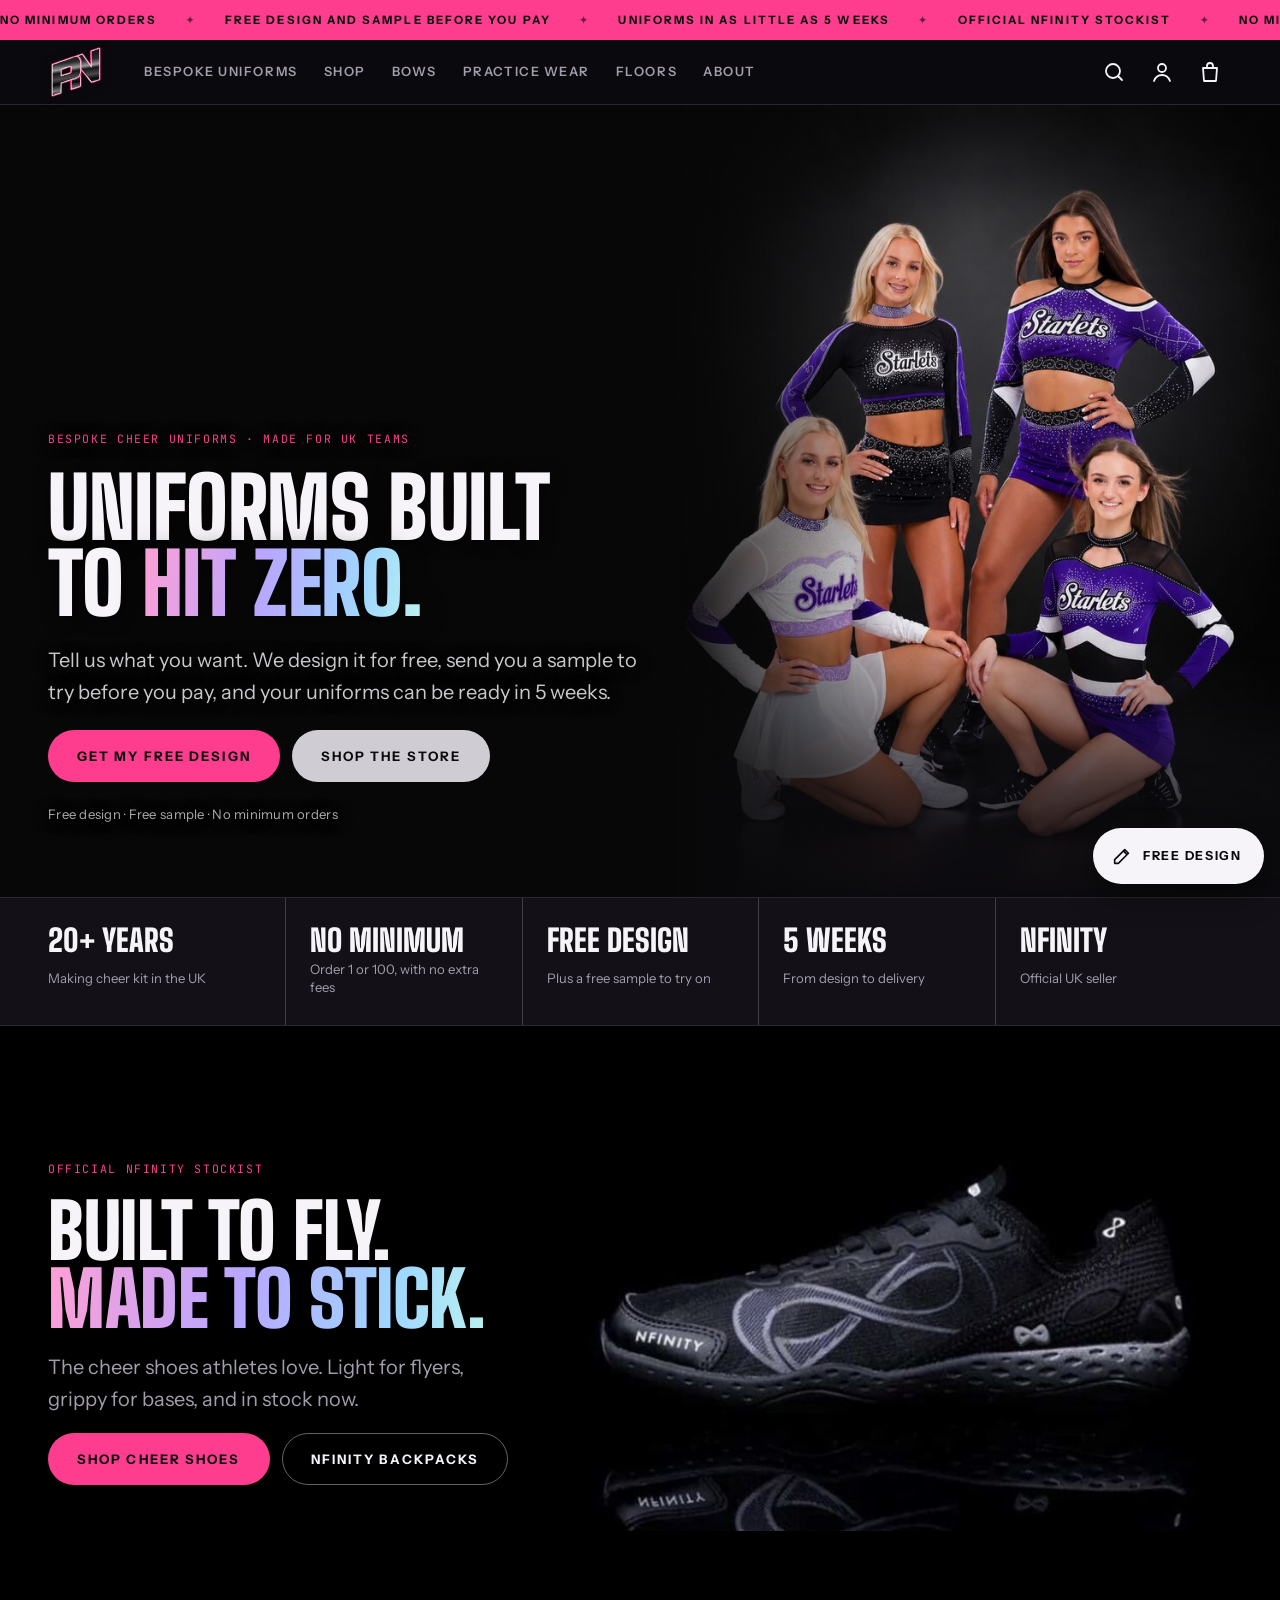
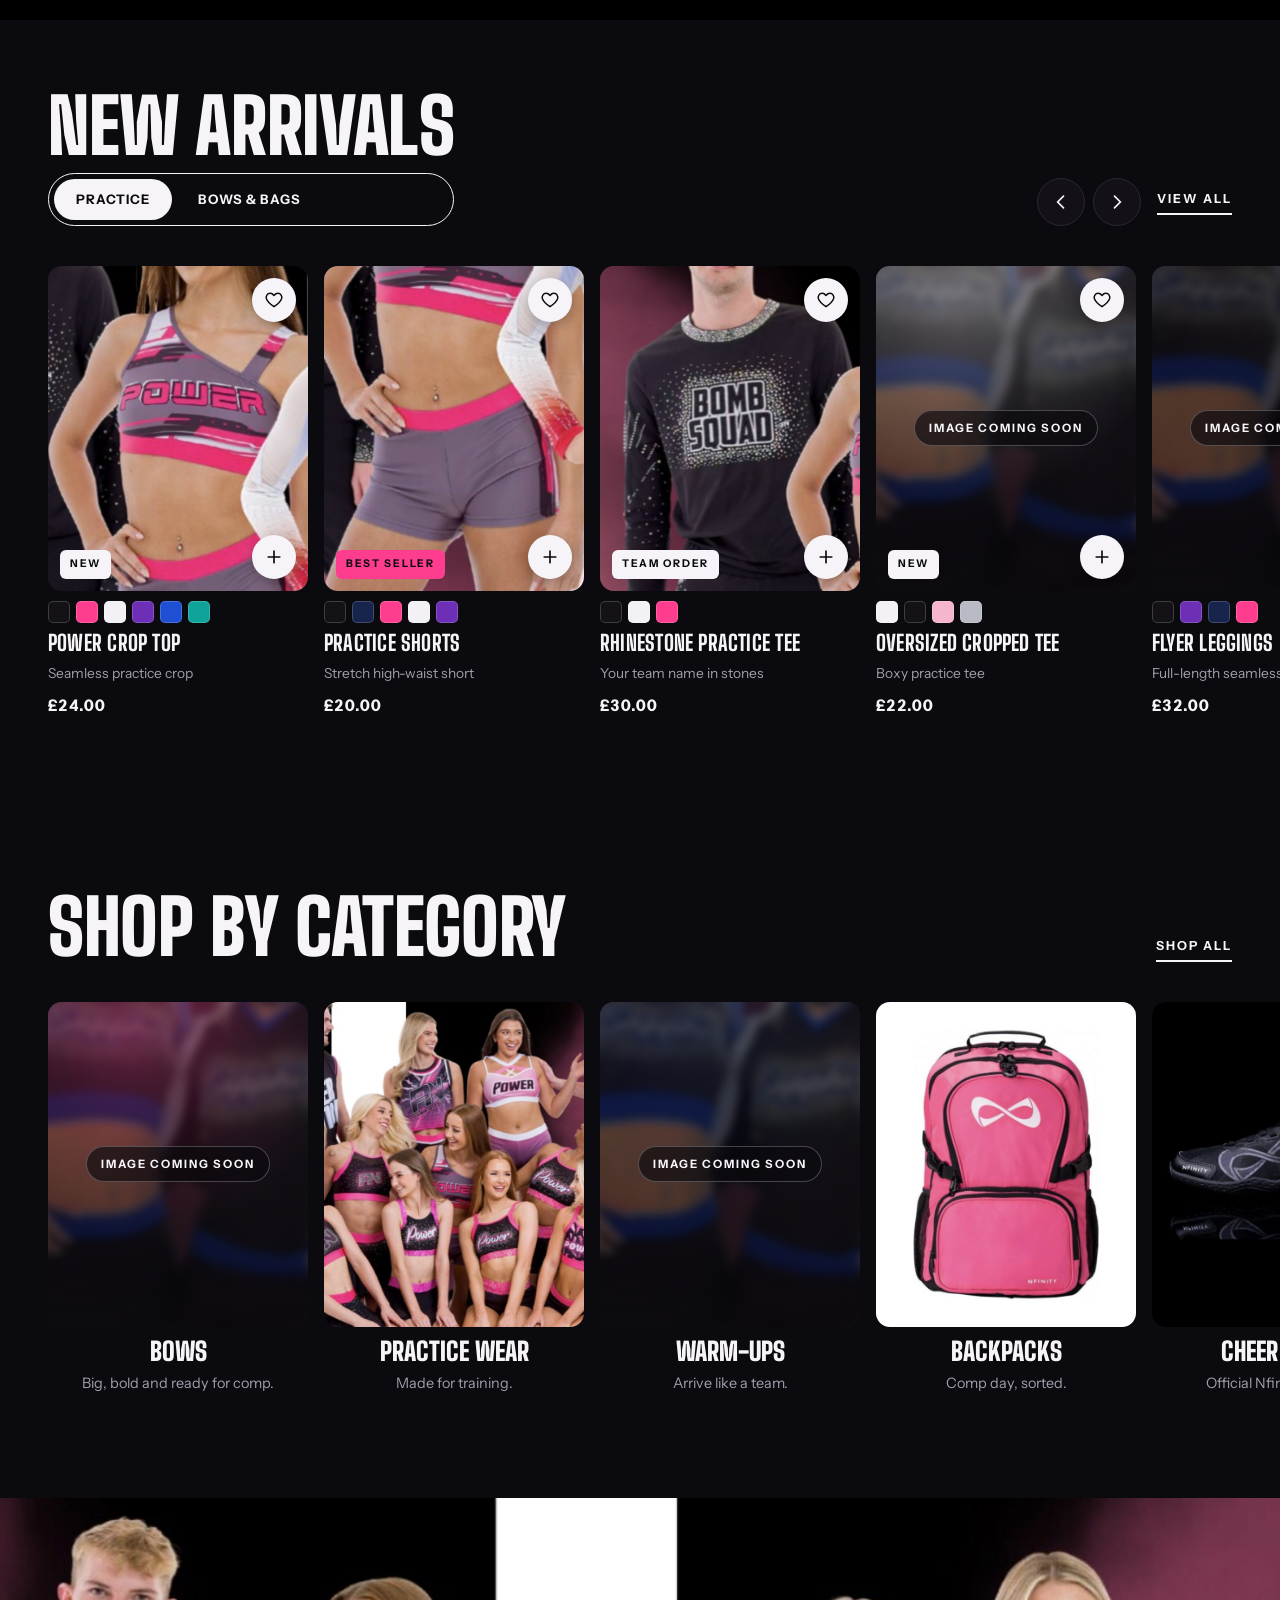
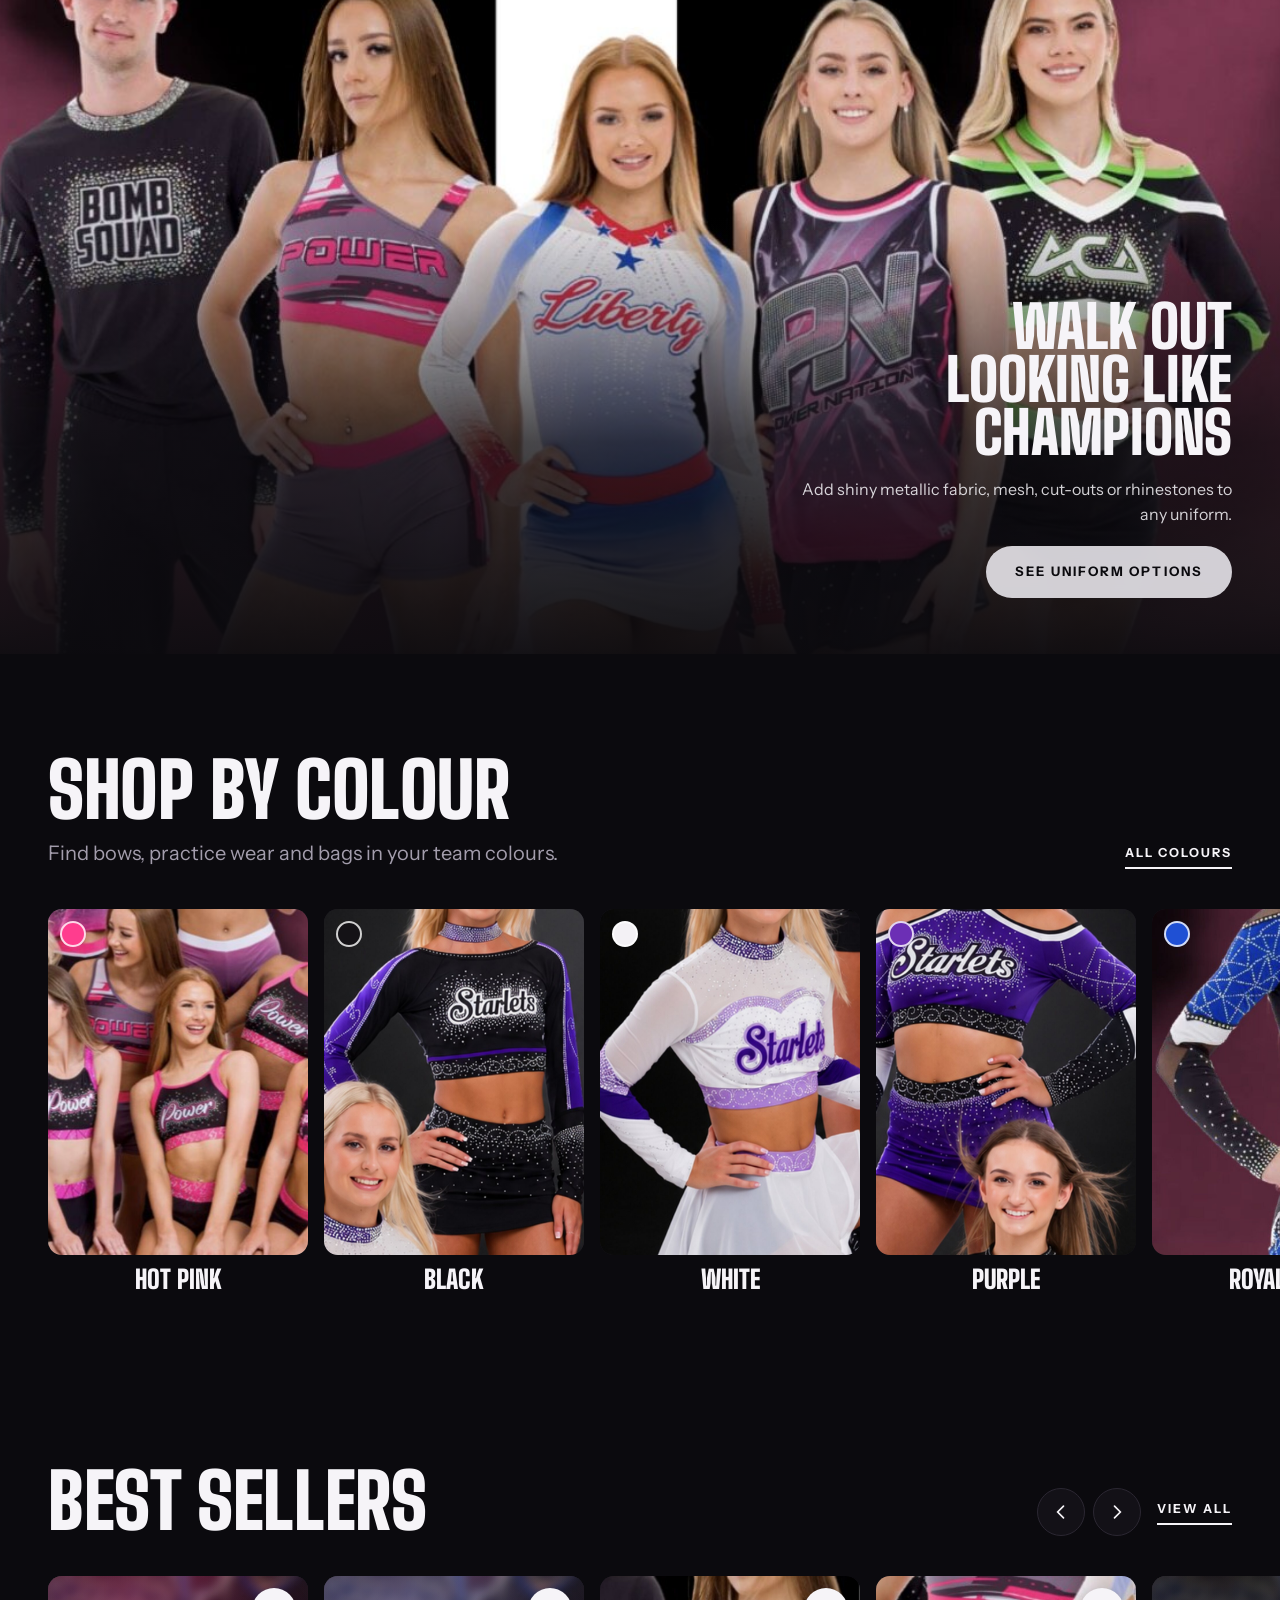
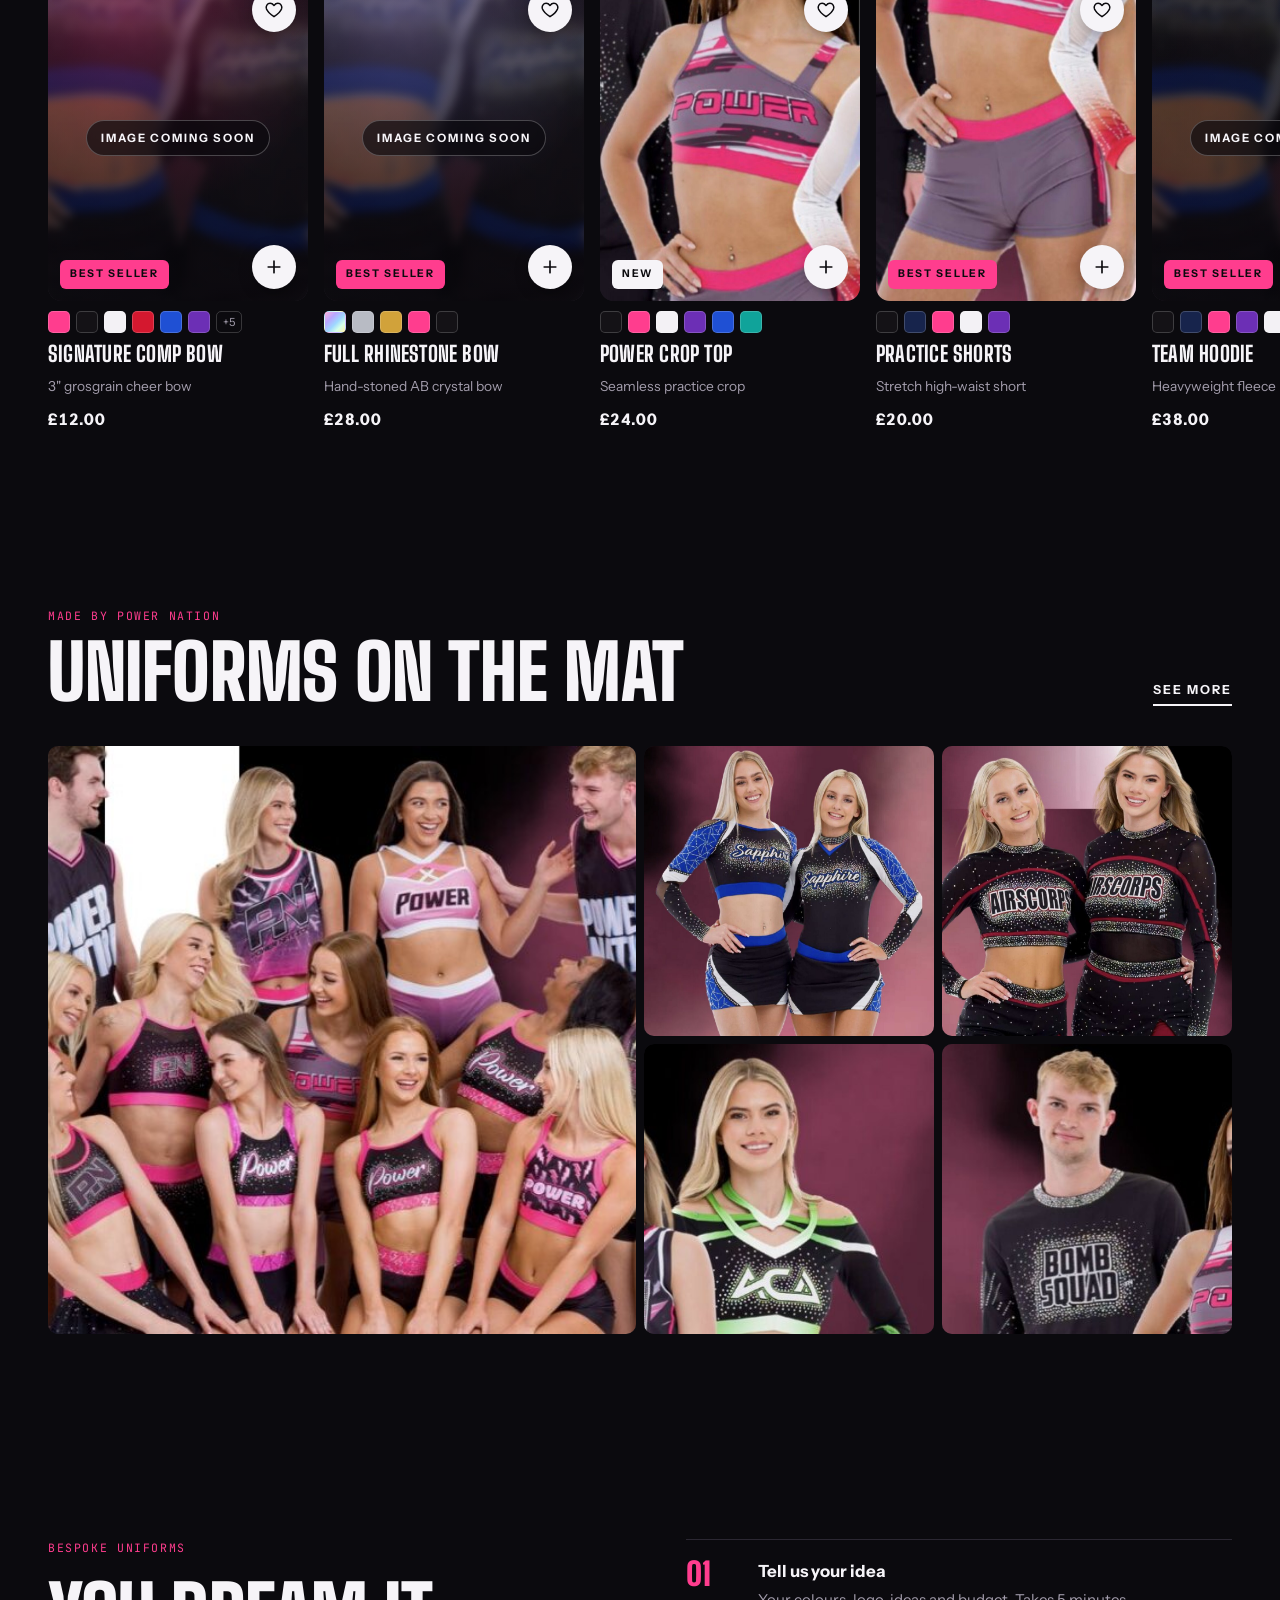
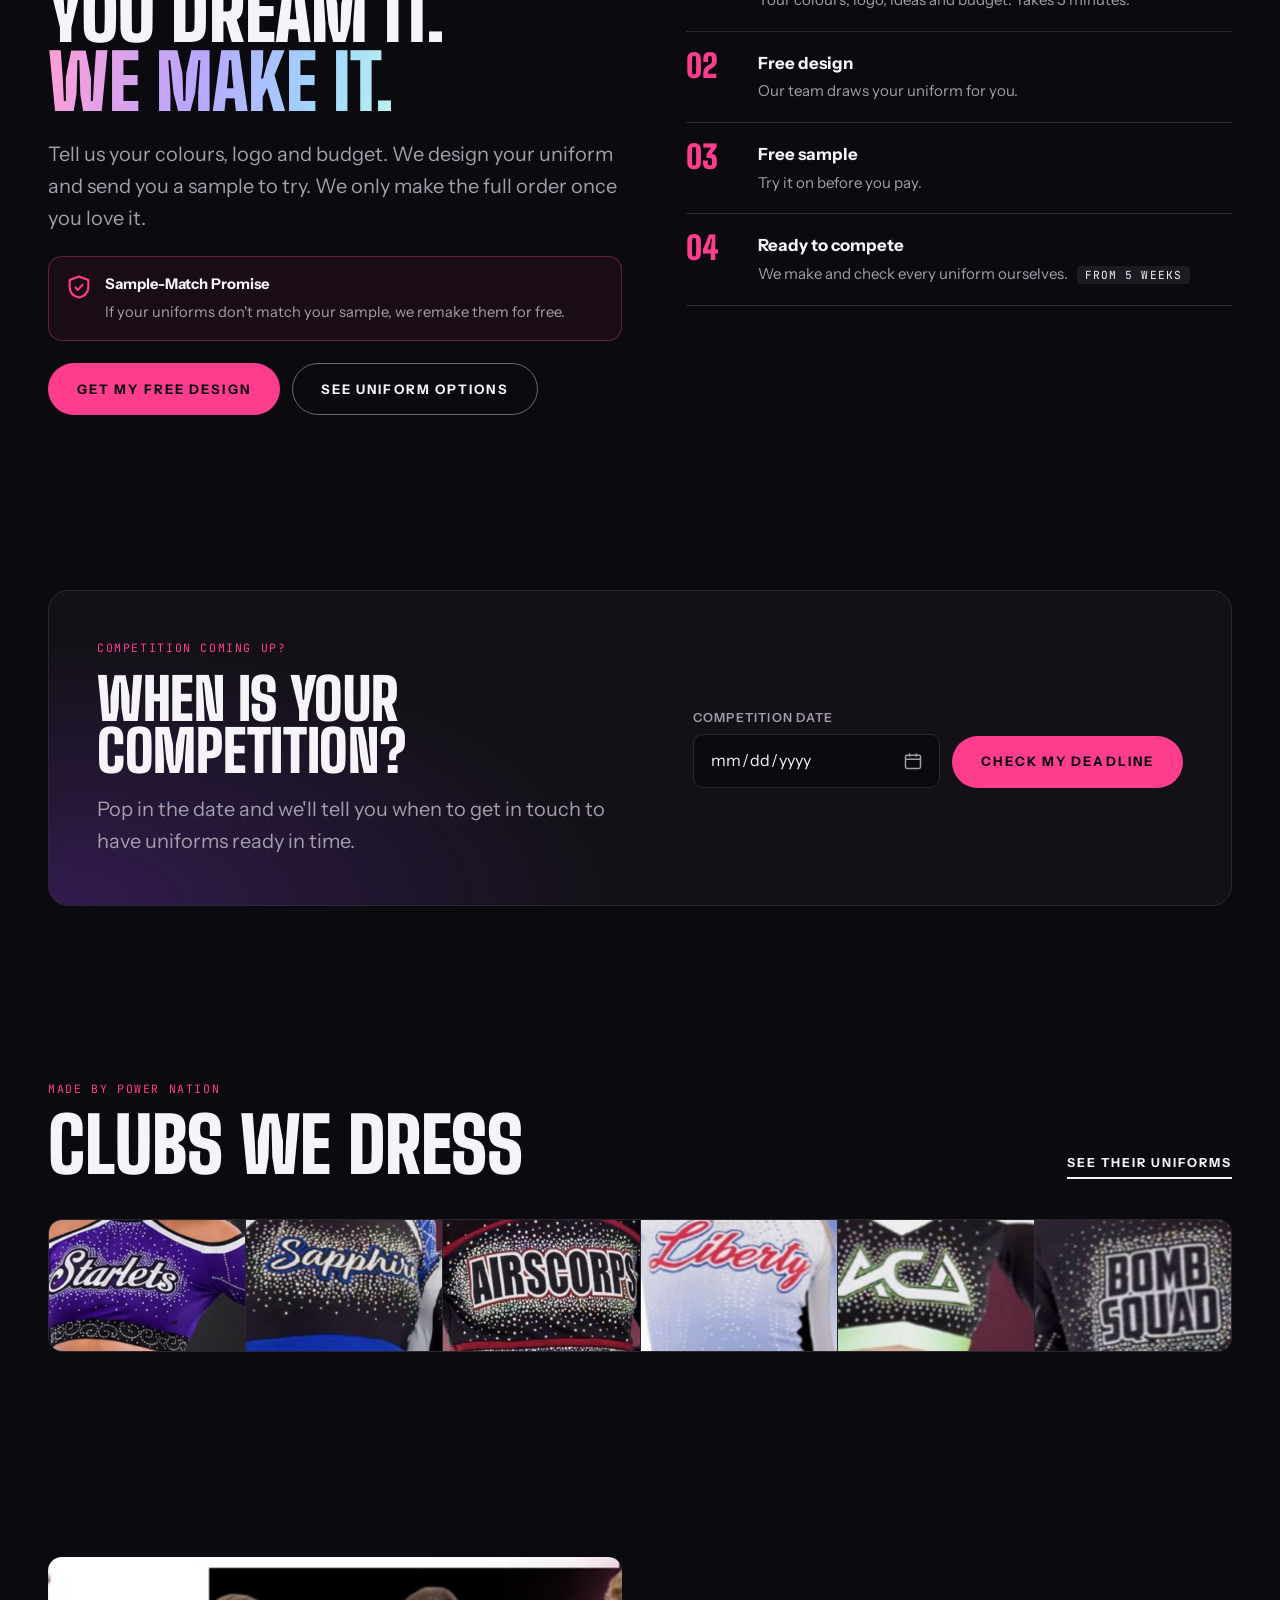
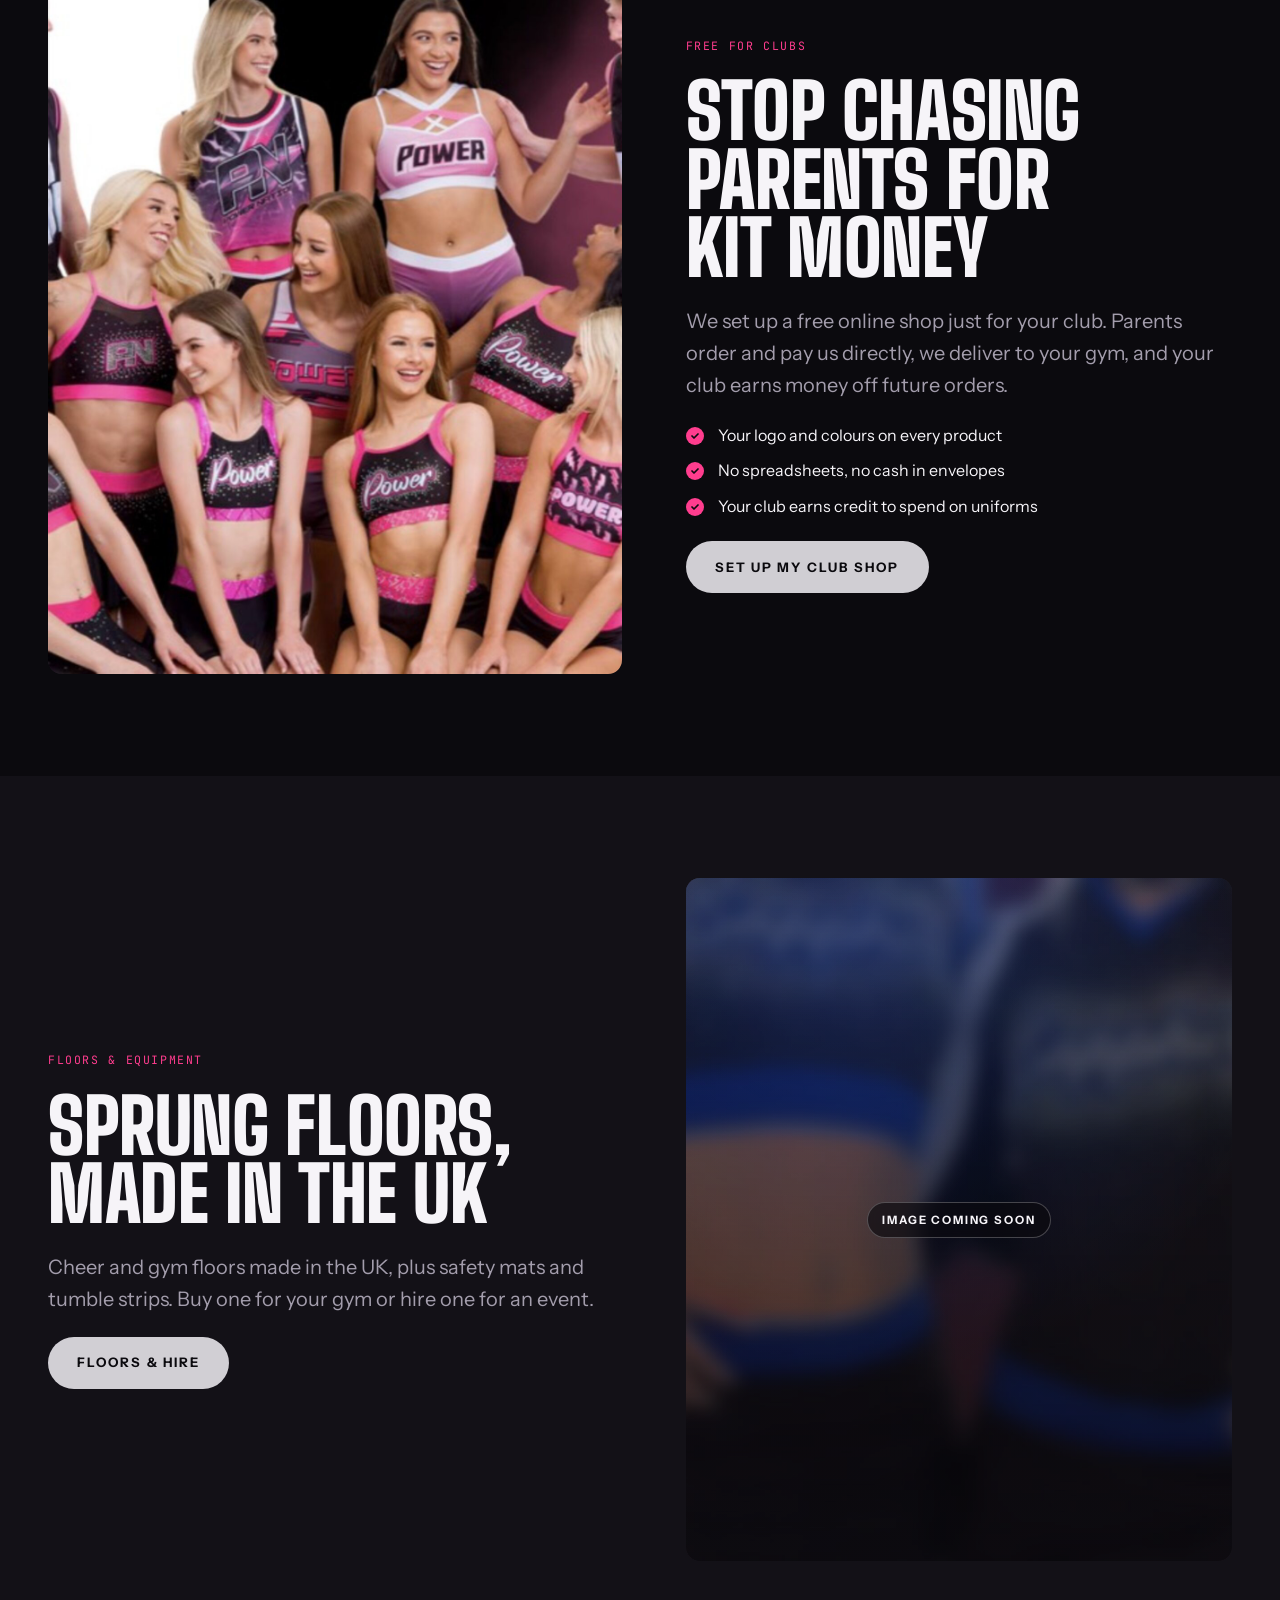
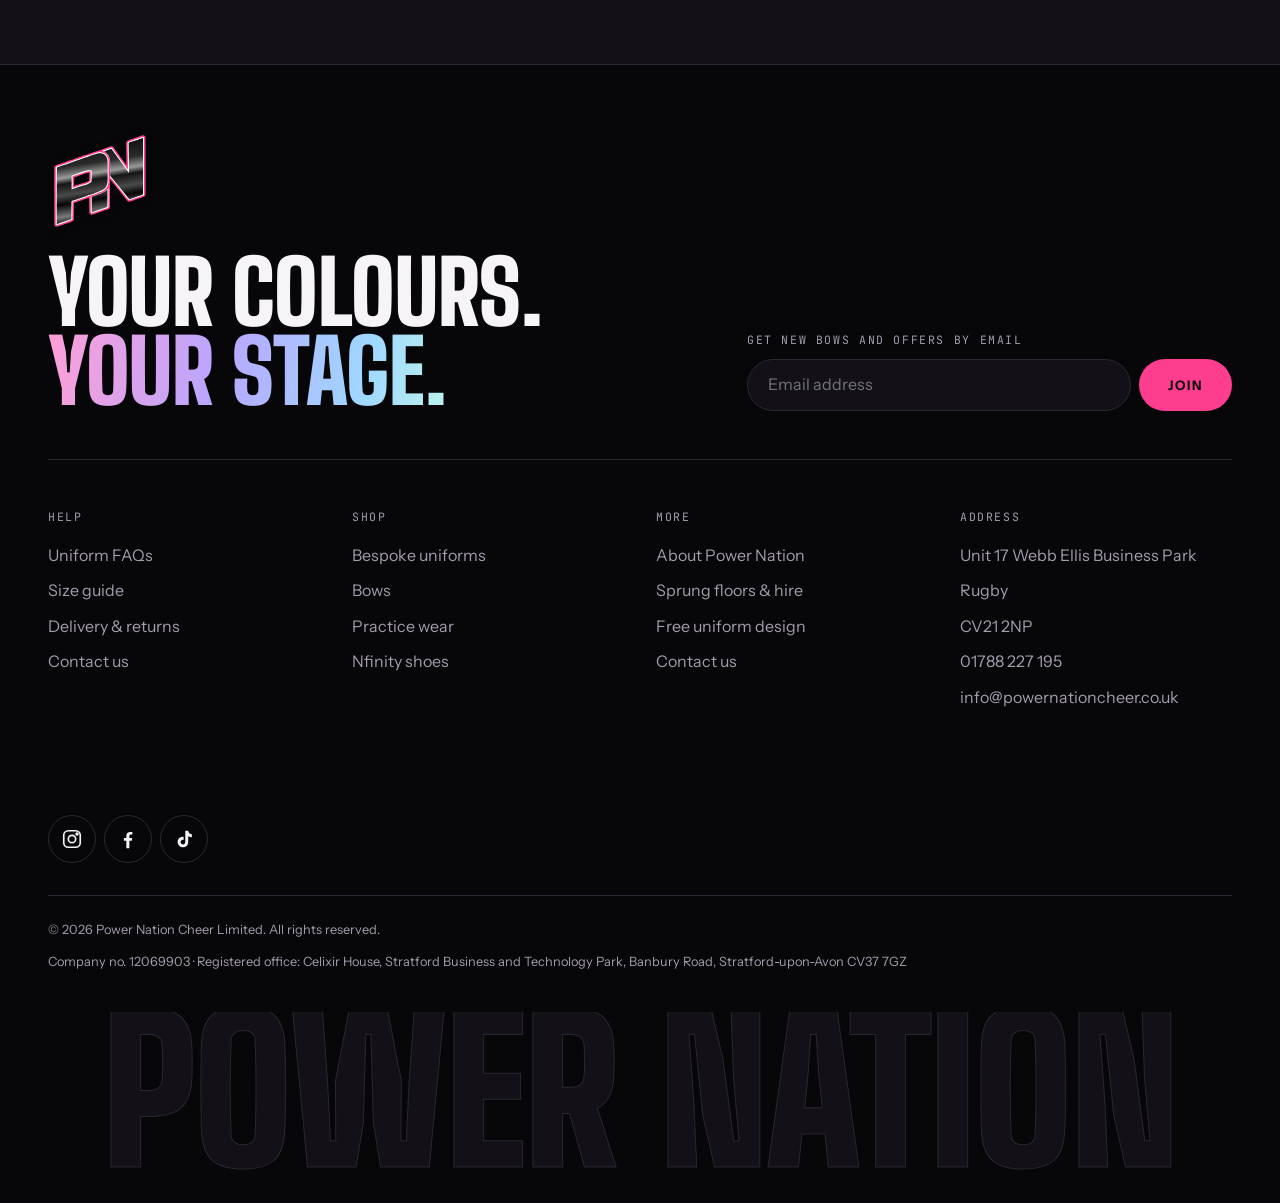
==== commit 43f6ea56: "Fix badge sitting high on iPhone Safari; cache-bust CSS/JS Safari offset the badge drawn from an SVG" ====
--- a/index.html
+++ b/index.html
@@ -30,7 +30,7 @@
   <link rel="preconnect" href="https://fonts.googleapis.com">
   <link rel="preconnect" href="https://fonts.gstatic.com" crossorigin>
   <link rel="stylesheet" href="https://fonts.googleapis.com/css2?family=Big+Shoulders+Display:wght@700;800;900&family=Instrument+Sans:wght@400;500;600;700&family=JetBrains+Mono:wght@400;500&display=swap">
-  <link rel="stylesheet" href="assets/css/styles.css">
+  <link rel="stylesheet" href="assets/css/styles.css?v=202610040723">
 </head>
 <body data-page="home">
   <div data-include="header"></div>
@@ -291,9 +291,9 @@
     <div class="mbar__text"><b>Bespoke uniforms</b><span>Free design and sample · no minimum</span></div>
     <a class="btn btn--pink" href="design.html">Free design</a>
   </div>
-  <script src="assets/js/logo.js"></script>
-  <script src="assets/js/products.js"></script>
-  <script src="assets/js/main.js"></script>
+  <script src="assets/js/logo.js?v=202610040723"></script>
+  <script src="assets/js/products.js?v=202610040723"></script>
+  <script src="assets/js/main.js?v=202610040723"></script>
   <script>
     (function () {
       // Shop-by-colour tiles from the colour list
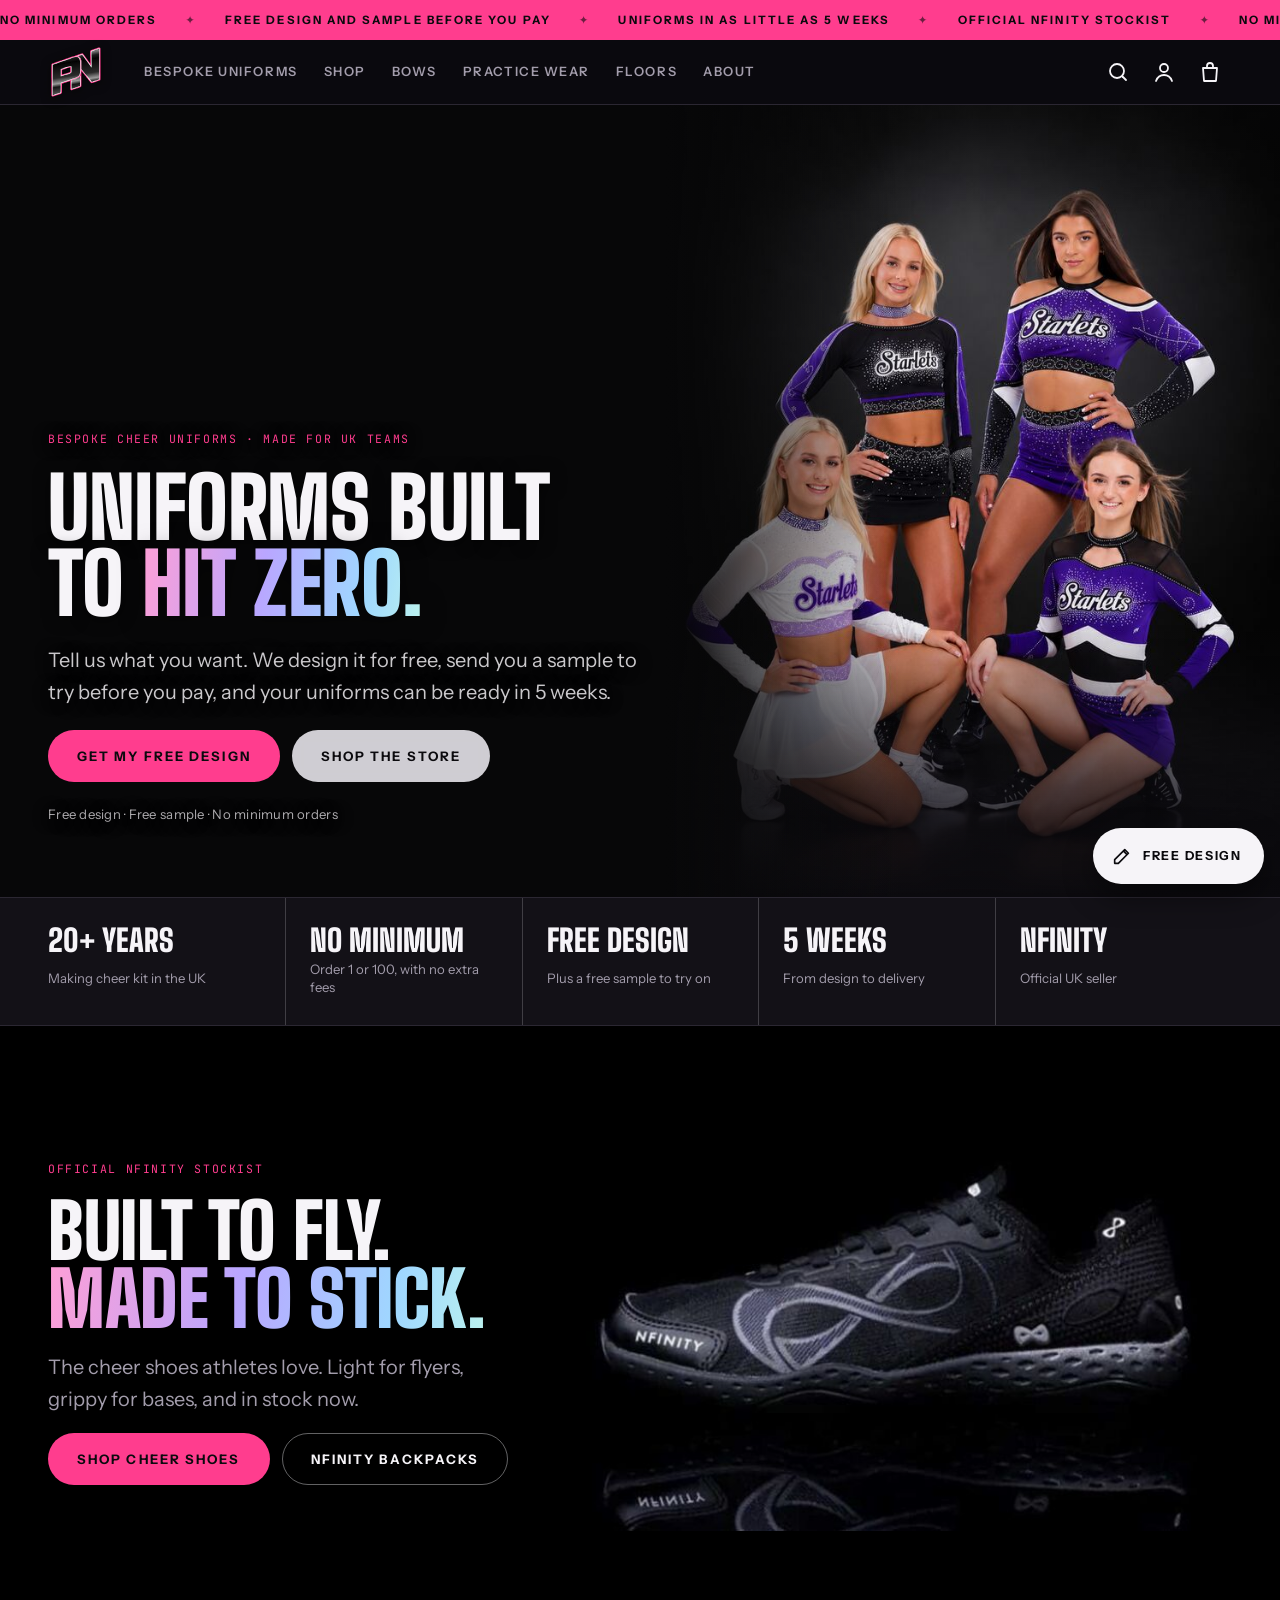
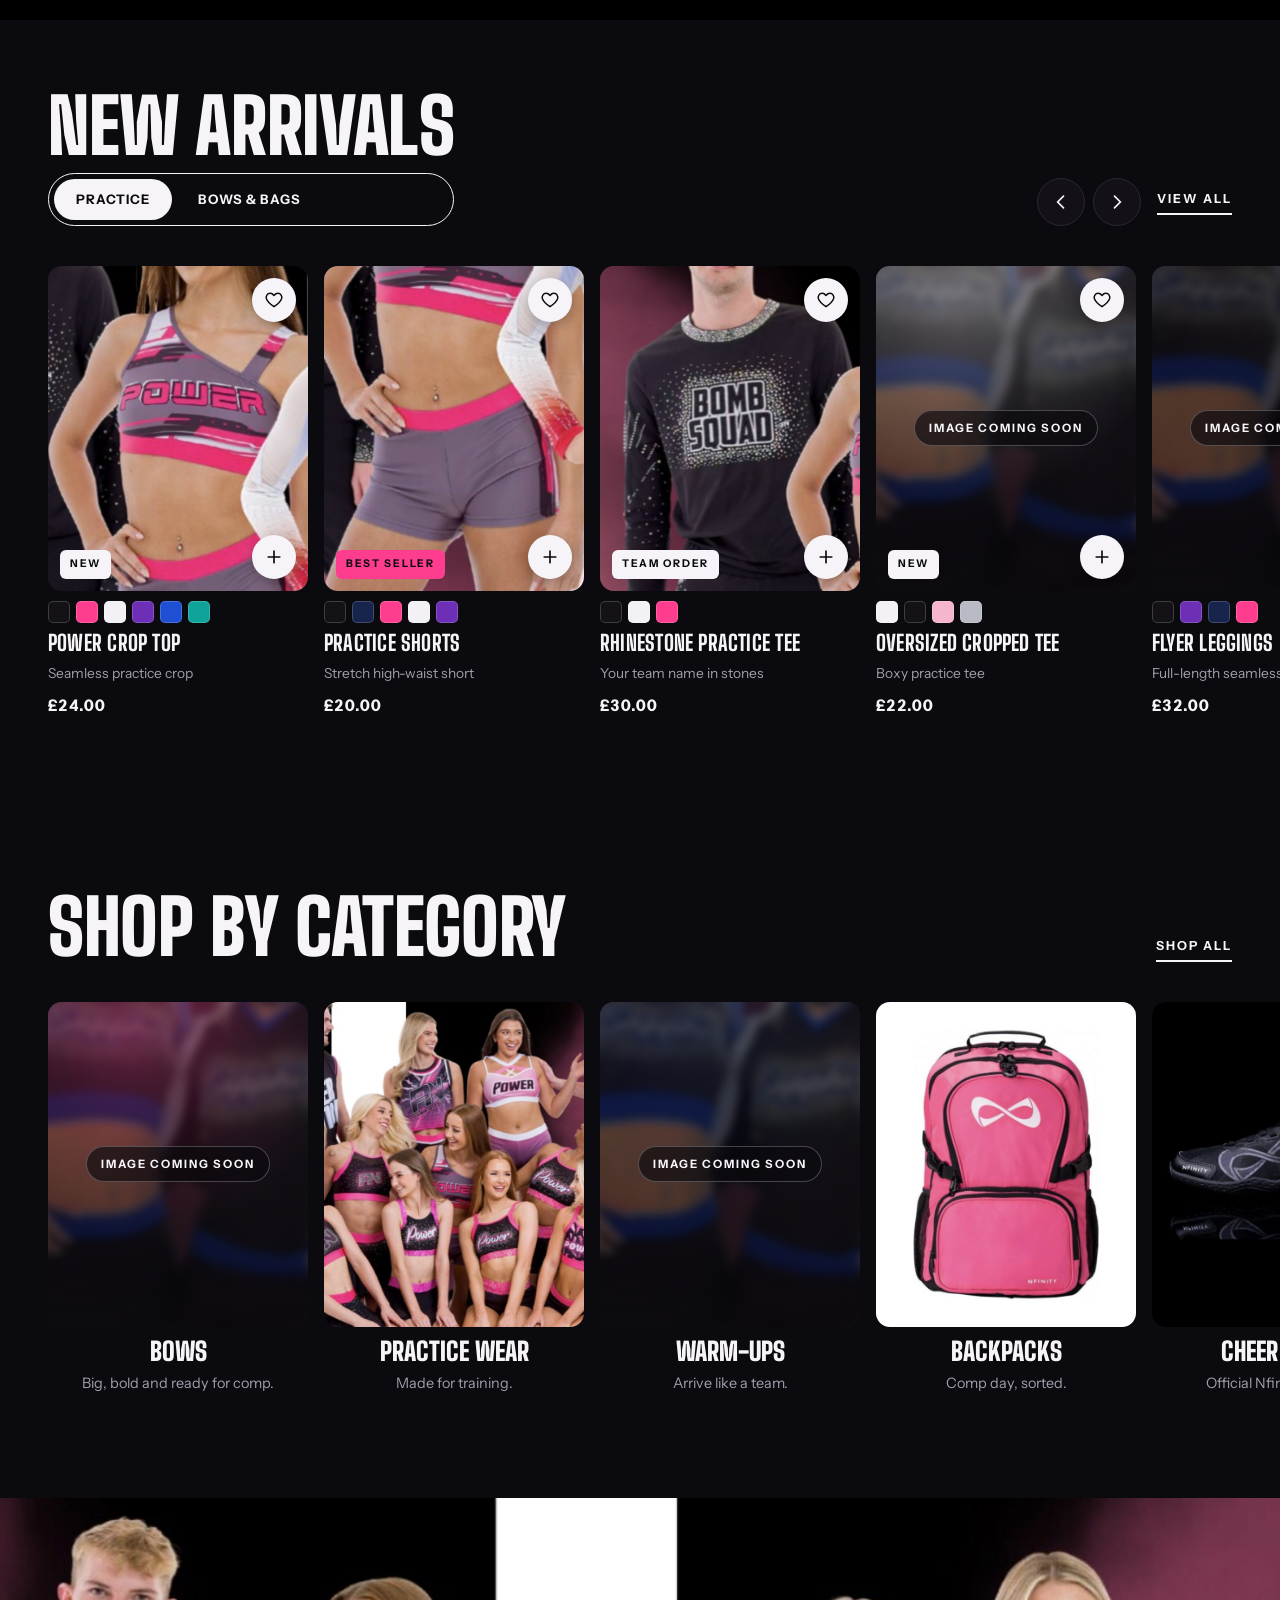
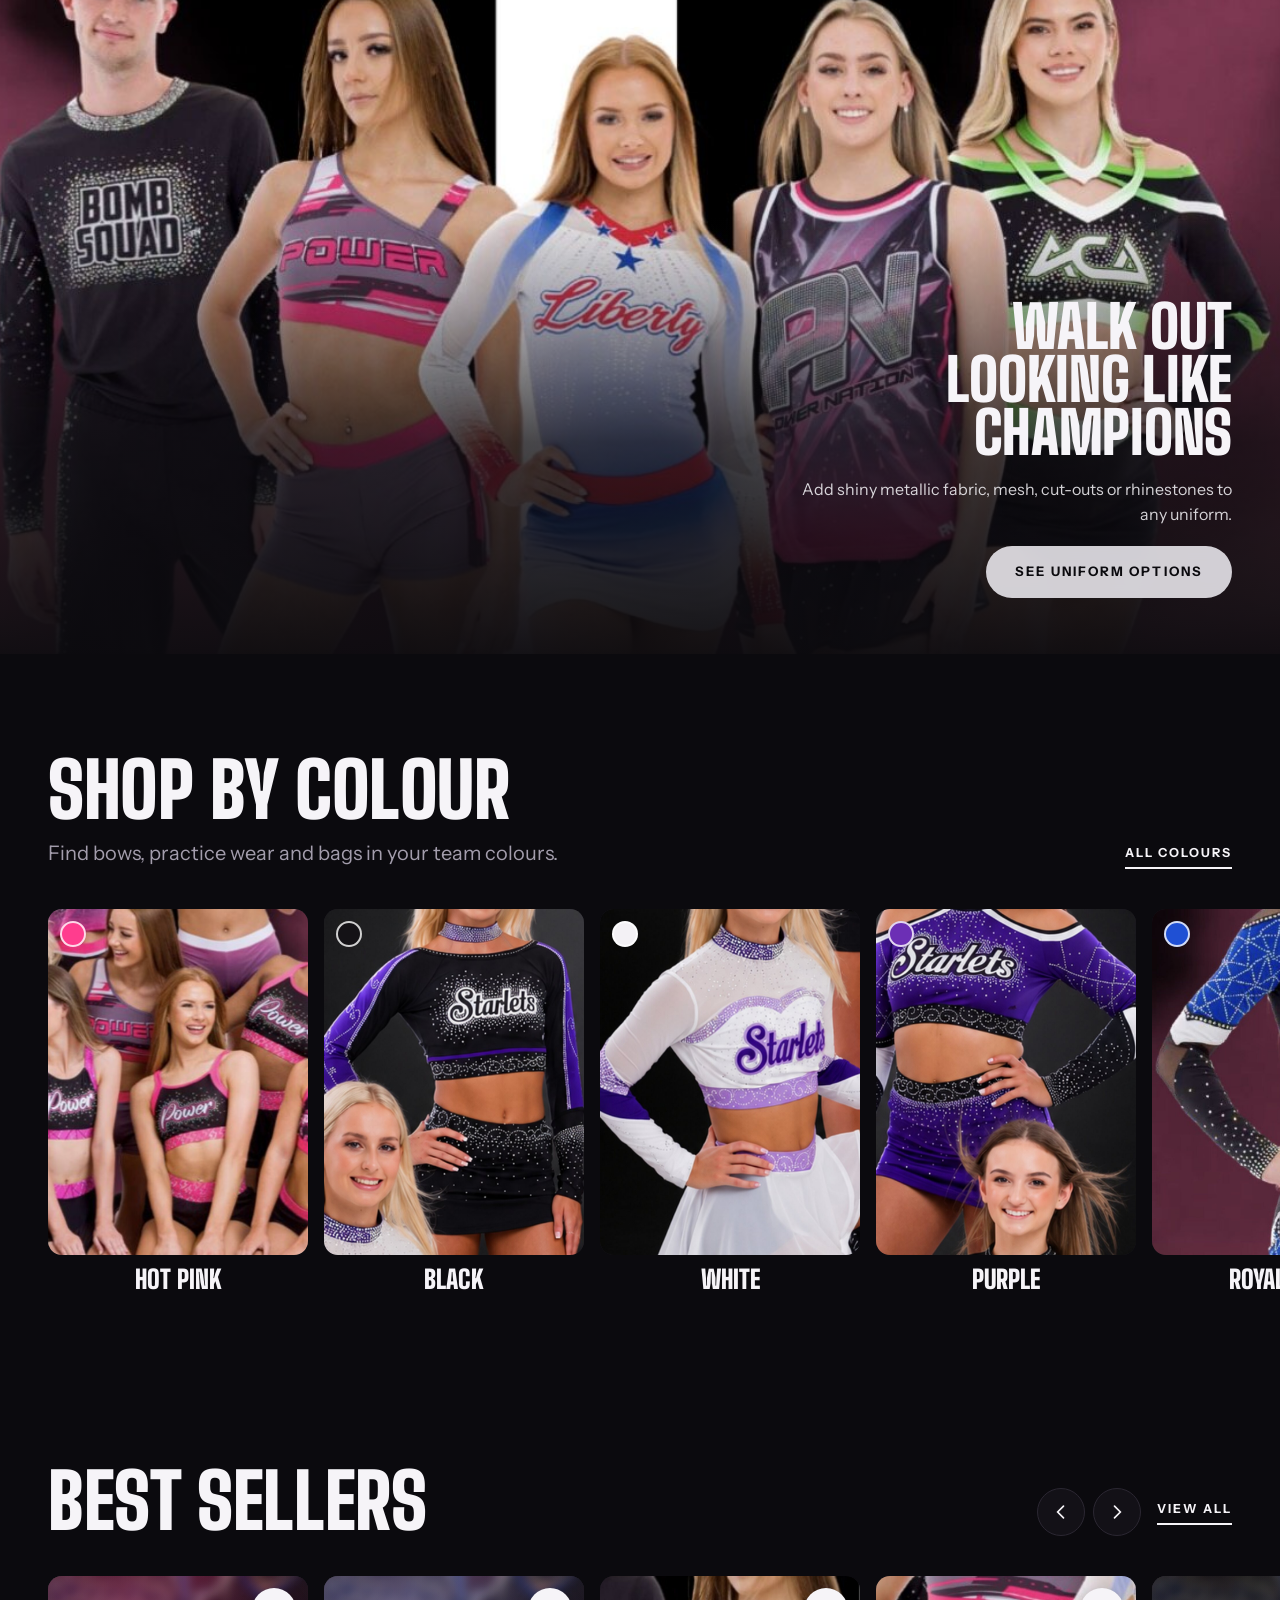
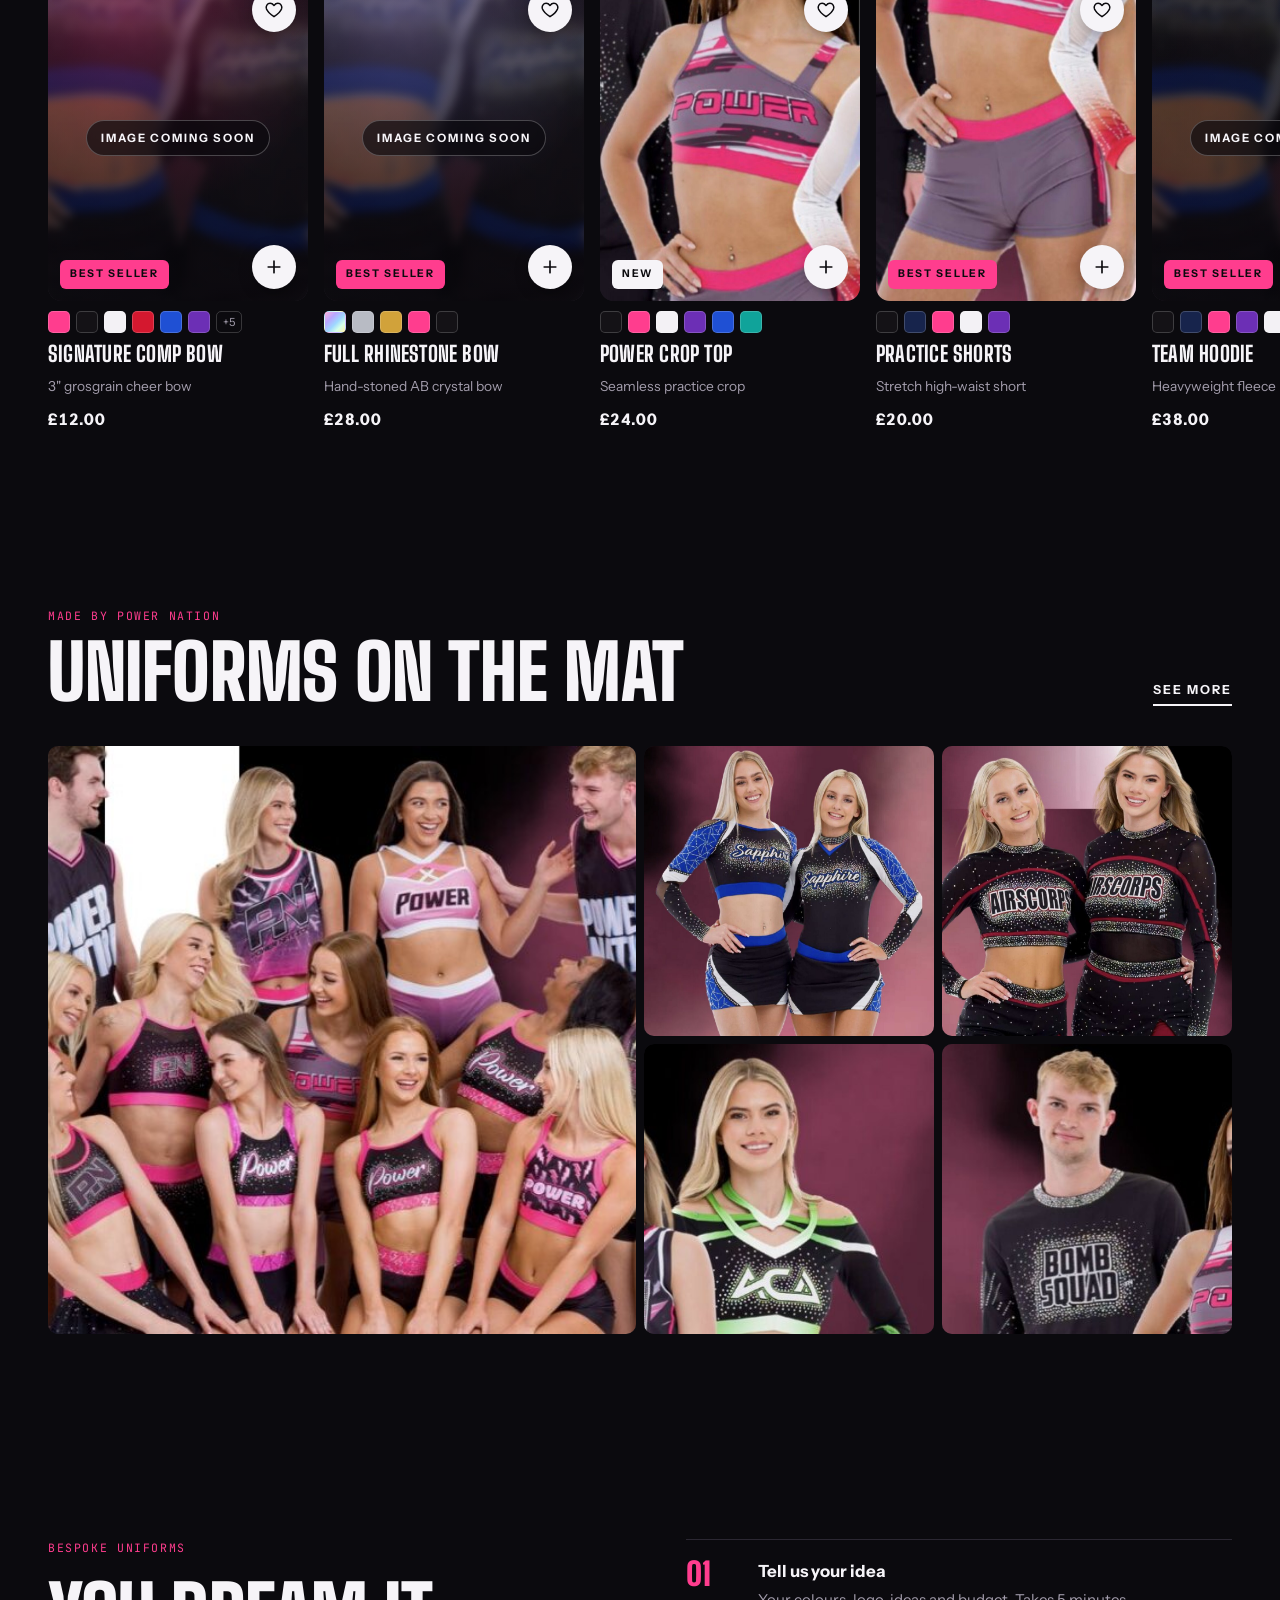
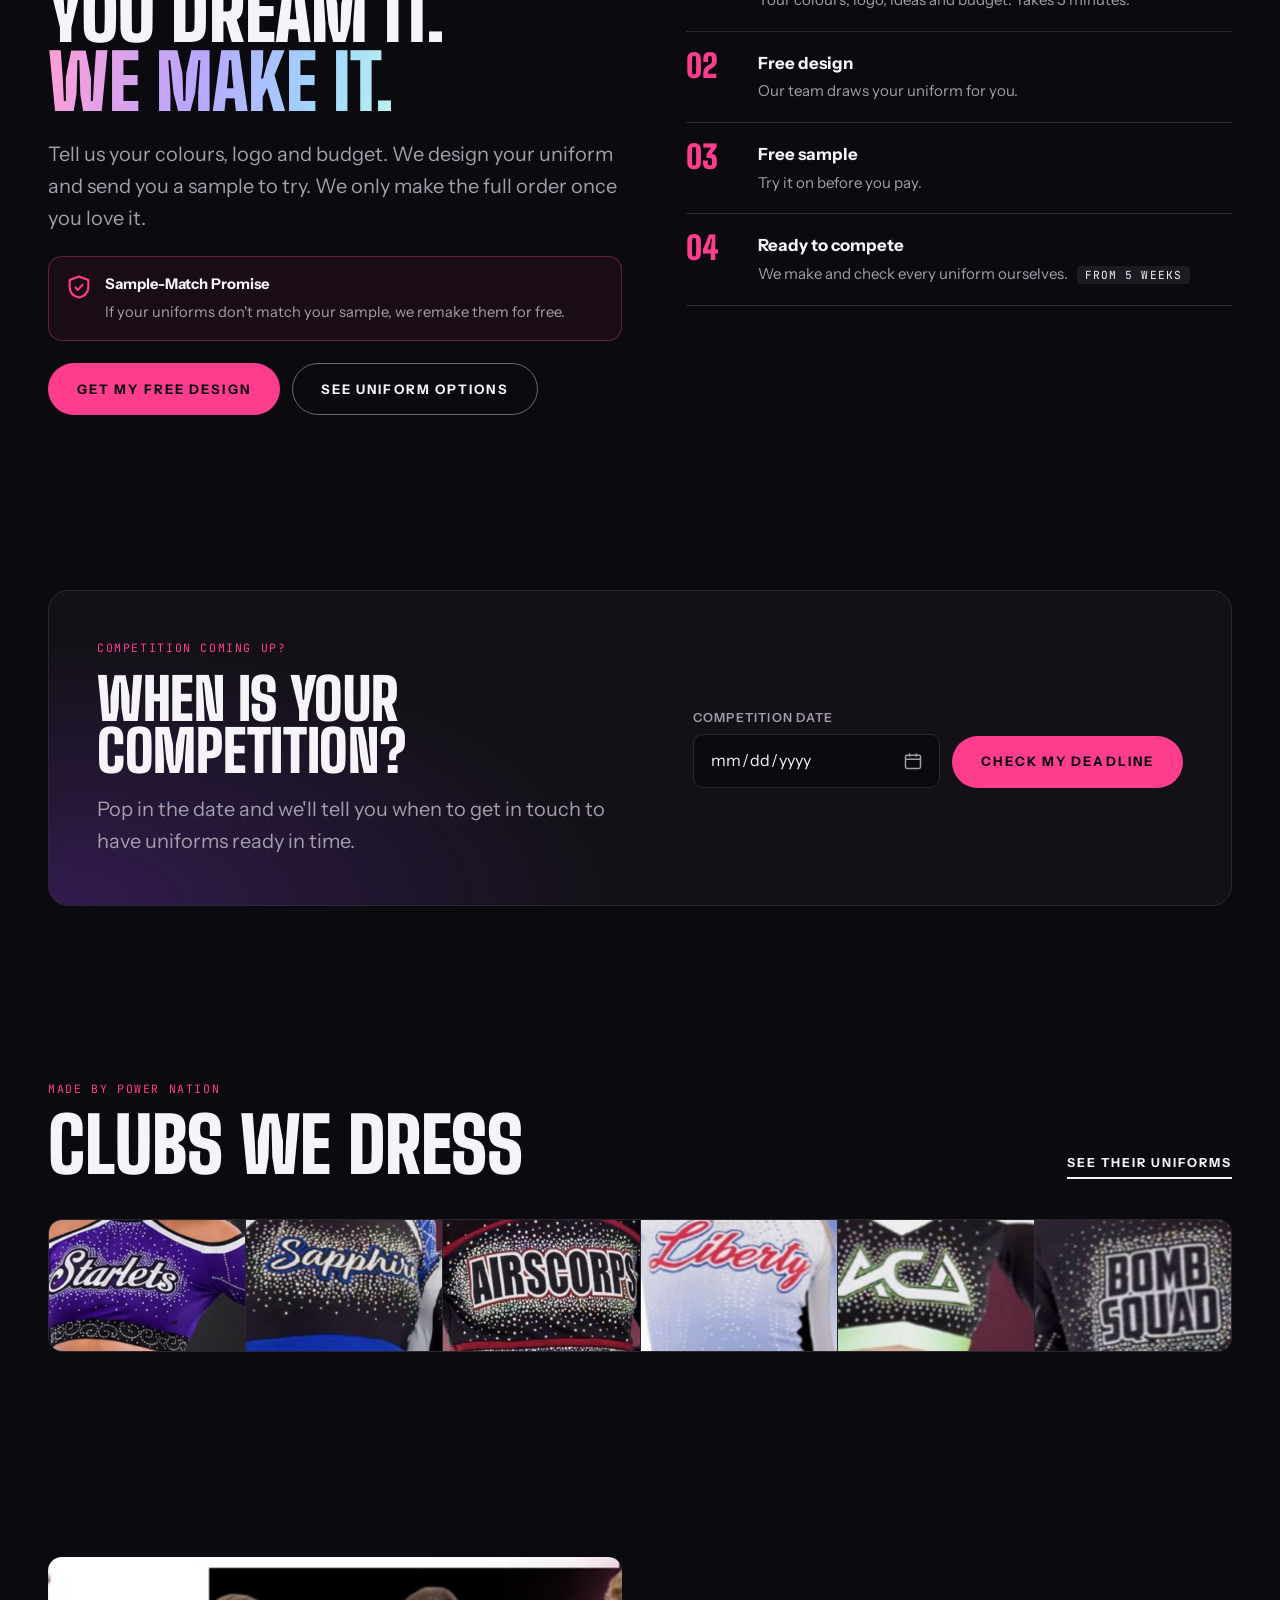
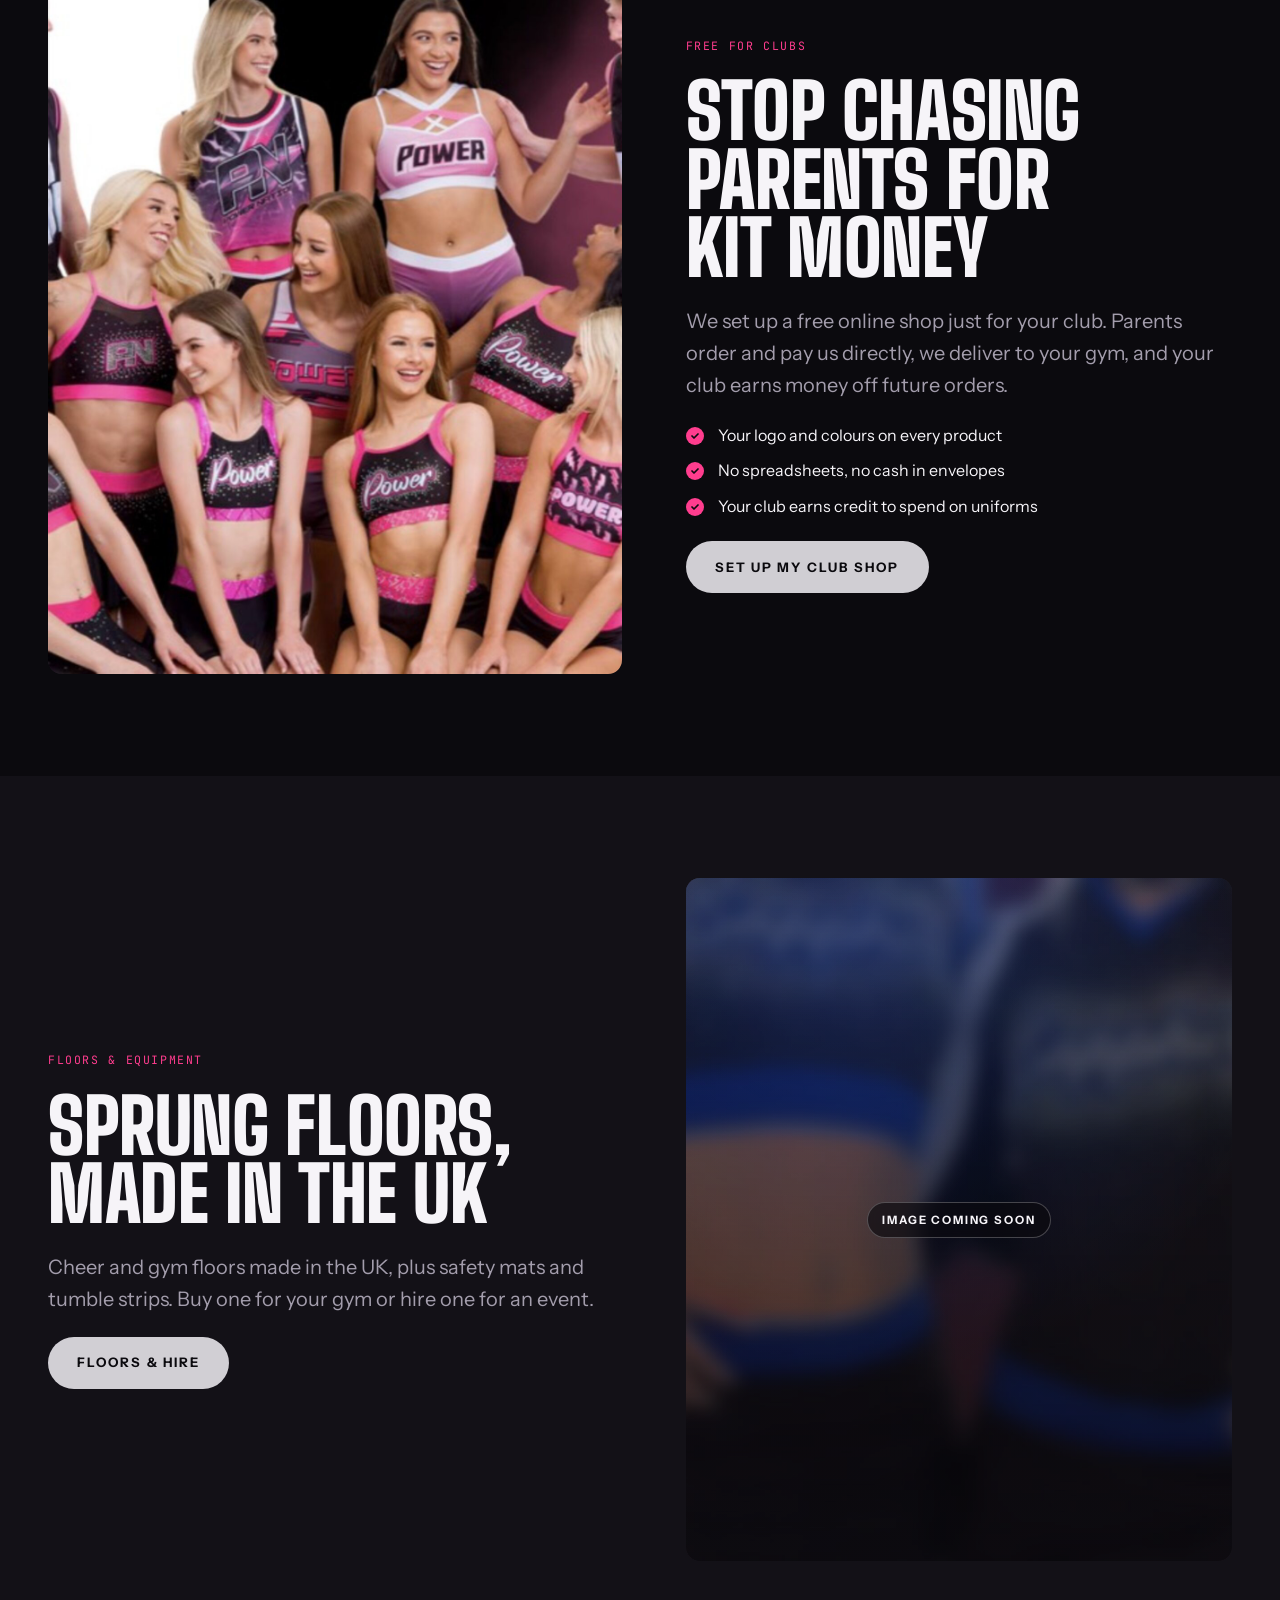
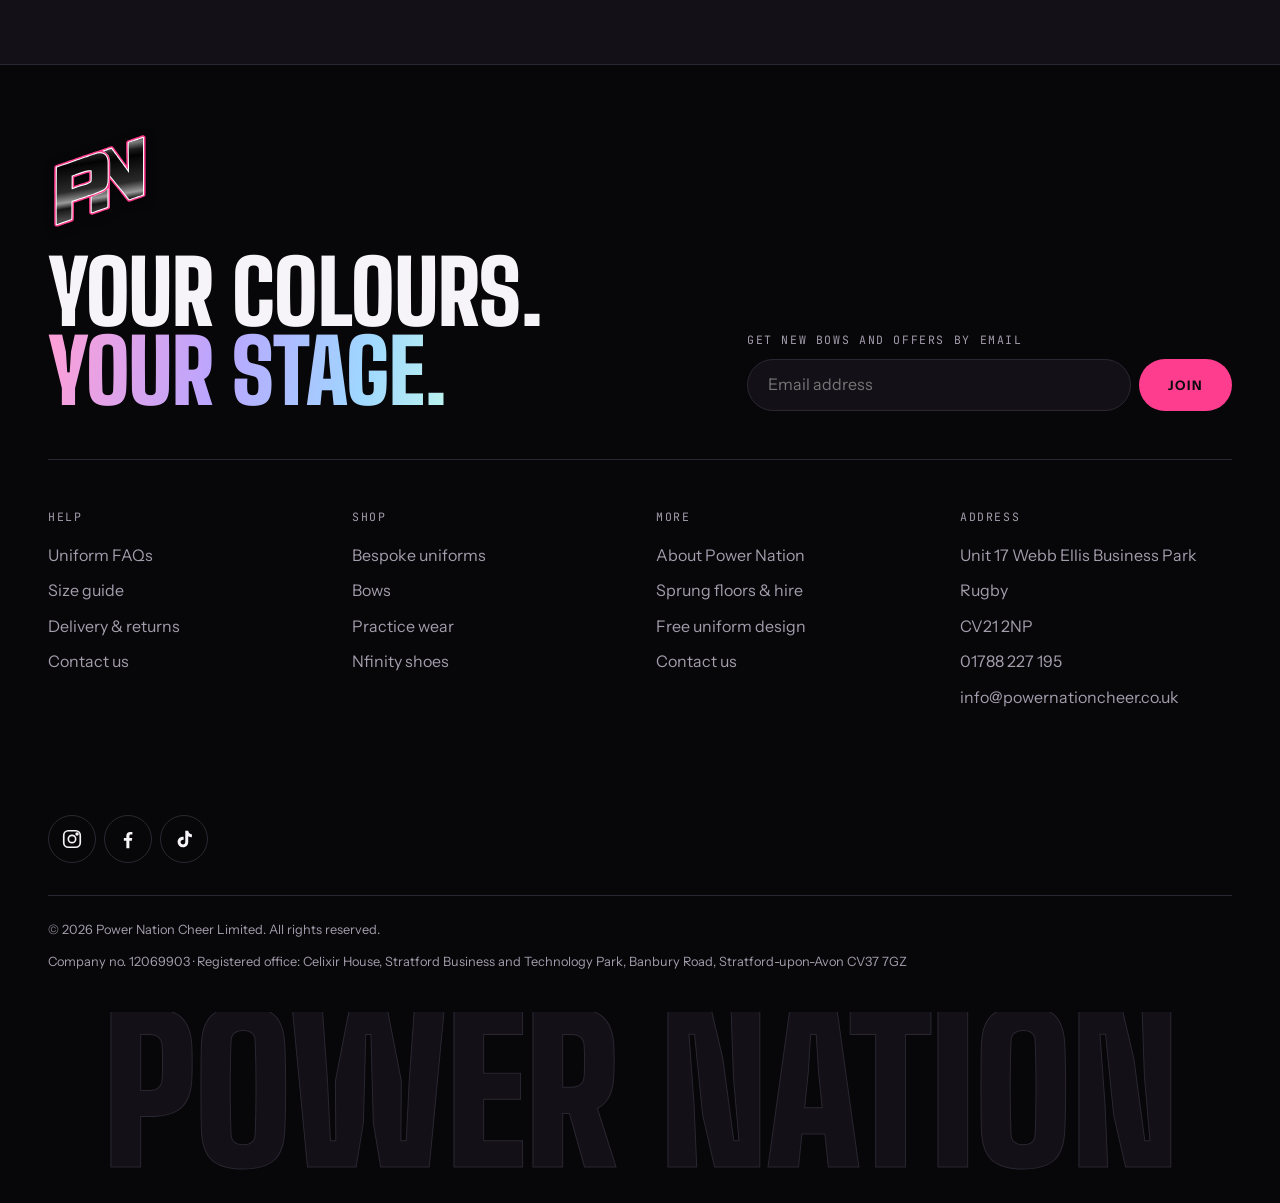
==== commit caba3566: "Badge top-left, menu top-right; slower, subtler logo shine - Header: badge on the left, search/bag/m" ====
--- a/index.html
+++ b/index.html
@@ -30,7 +30,7 @@
   <link rel="preconnect" href="https://fonts.googleapis.com">
   <link rel="preconnect" href="https://fonts.gstatic.com" crossorigin>
   <link rel="stylesheet" href="https://fonts.googleapis.com/css2?family=Big+Shoulders+Display:wght@700;800;900&family=Instrument+Sans:wght@400;500;600;700&family=JetBrains+Mono:wght@400;500&display=swap">
-  <link rel="stylesheet" href="assets/css/styles.css?v=202610040723">
+  <link rel="stylesheet" href="assets/css/styles.css?v=202610040724">
 </head>
 <body data-page="home">
   <div data-include="header"></div>
@@ -291,9 +291,9 @@
     <div class="mbar__text"><b>Bespoke uniforms</b><span>Free design and sample · no minimum</span></div>
     <a class="btn btn--pink" href="design.html">Free design</a>
   </div>
-  <script src="assets/js/logo.js?v=202610040723"></script>
-  <script src="assets/js/products.js?v=202610040723"></script>
-  <script src="assets/js/main.js?v=202610040723"></script>
+  <script src="assets/js/logo.js?v=202610040724"></script>
+  <script src="assets/js/products.js?v=202610040724"></script>
+  <script src="assets/js/main.js?v=202610040724"></script>
   <script>
     (function () {
       // Shop-by-colour tiles from the colour list
--- a/assets/css/styles.css
+++ b/assets/css/styles.css
@@ -1062,3 +1062,12 @@
 .link-card p { color: var(--mute); }
 .link-card .link-u { justify-self: start; margin-top: 6px; }
 @media (max-width: 759px) { .header__right a[href="contact.html"] { display: none; } }
+
+/* ---------- header: badge left, icons + menu right ---------- */
+.header__inner { grid-template-columns: auto 1fr auto; }
+.header__center { order: -1; justify-content: flex-start; }
+.header__left { min-width: 0; }
+.header__right { gap: 2px; }
+@media (min-width: 1080px) { .header__right .menu-btn { display: none; } }
+.logo:hover .logo__badge, .logo__badge { transform: none; }
+.logo:hover .logo__badge { filter: drop-shadow(0 2px 8px rgba(255, 61, 142, 0.35)); }
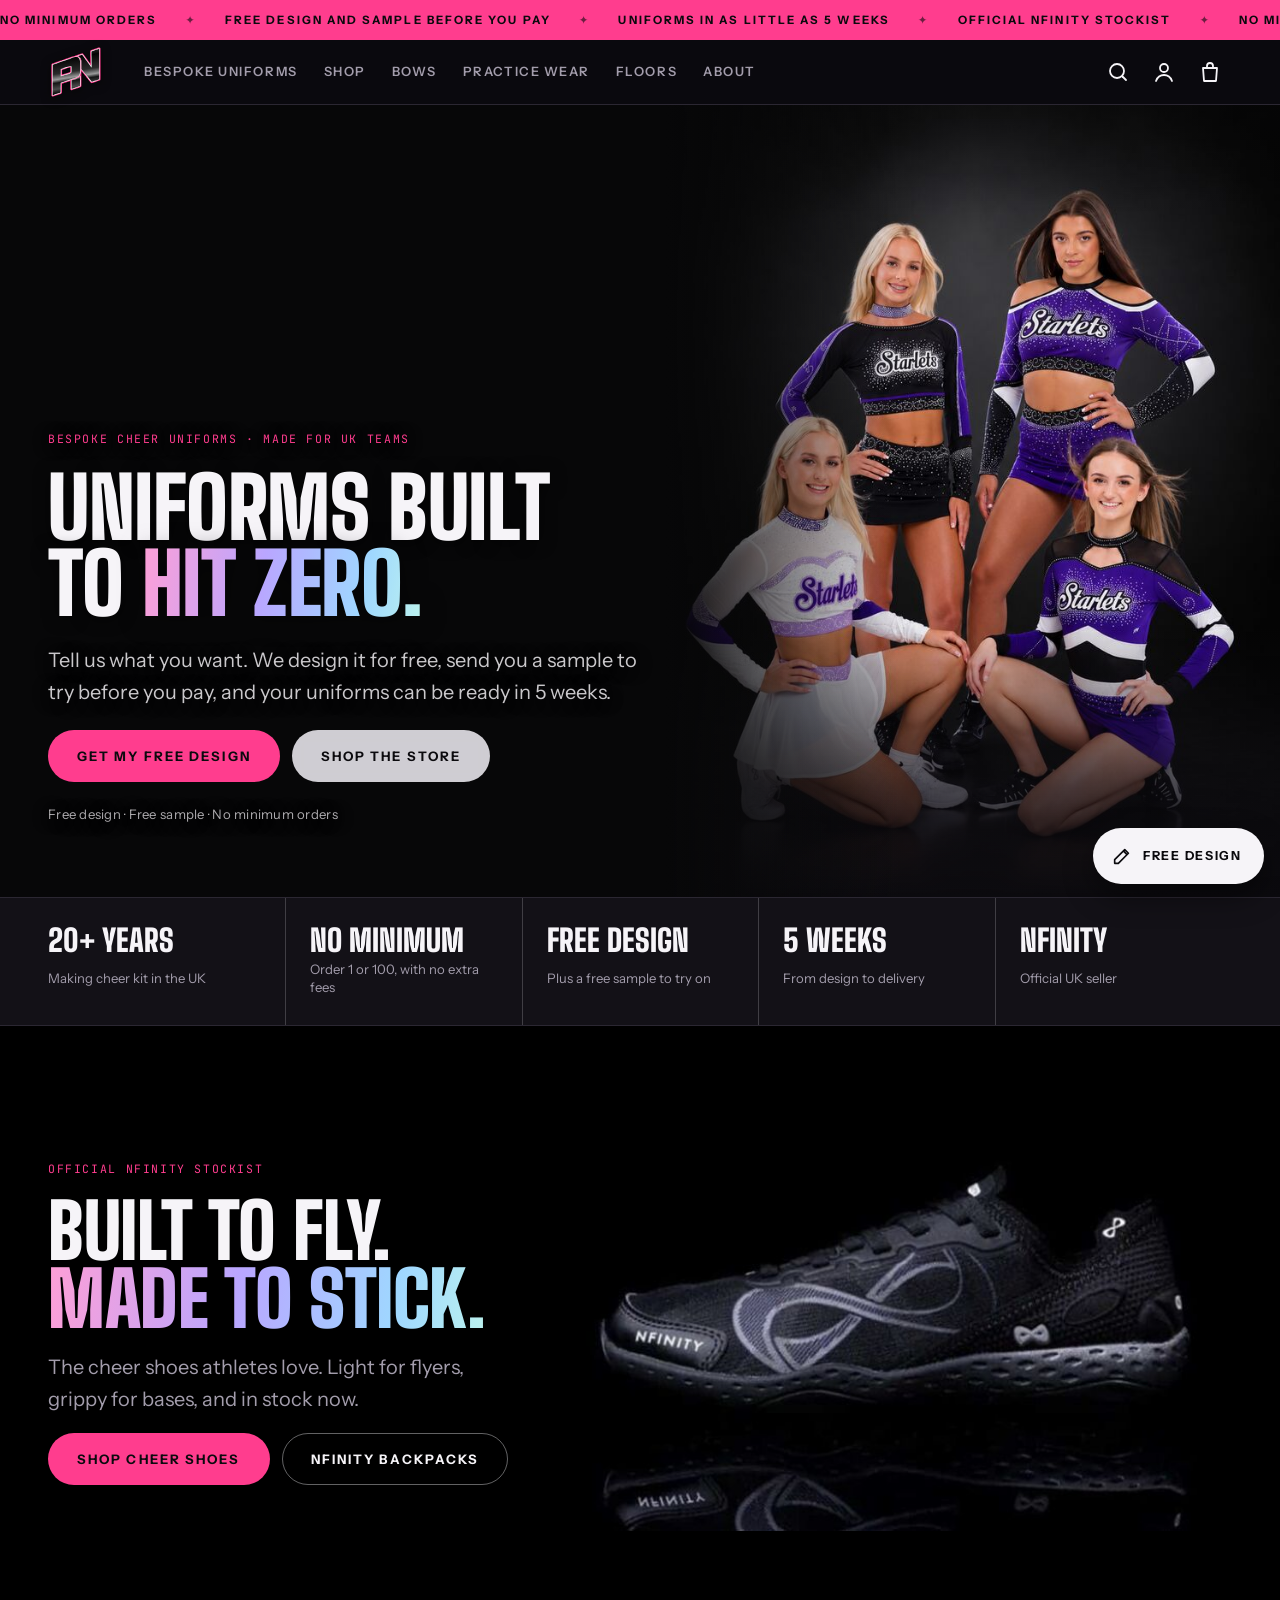
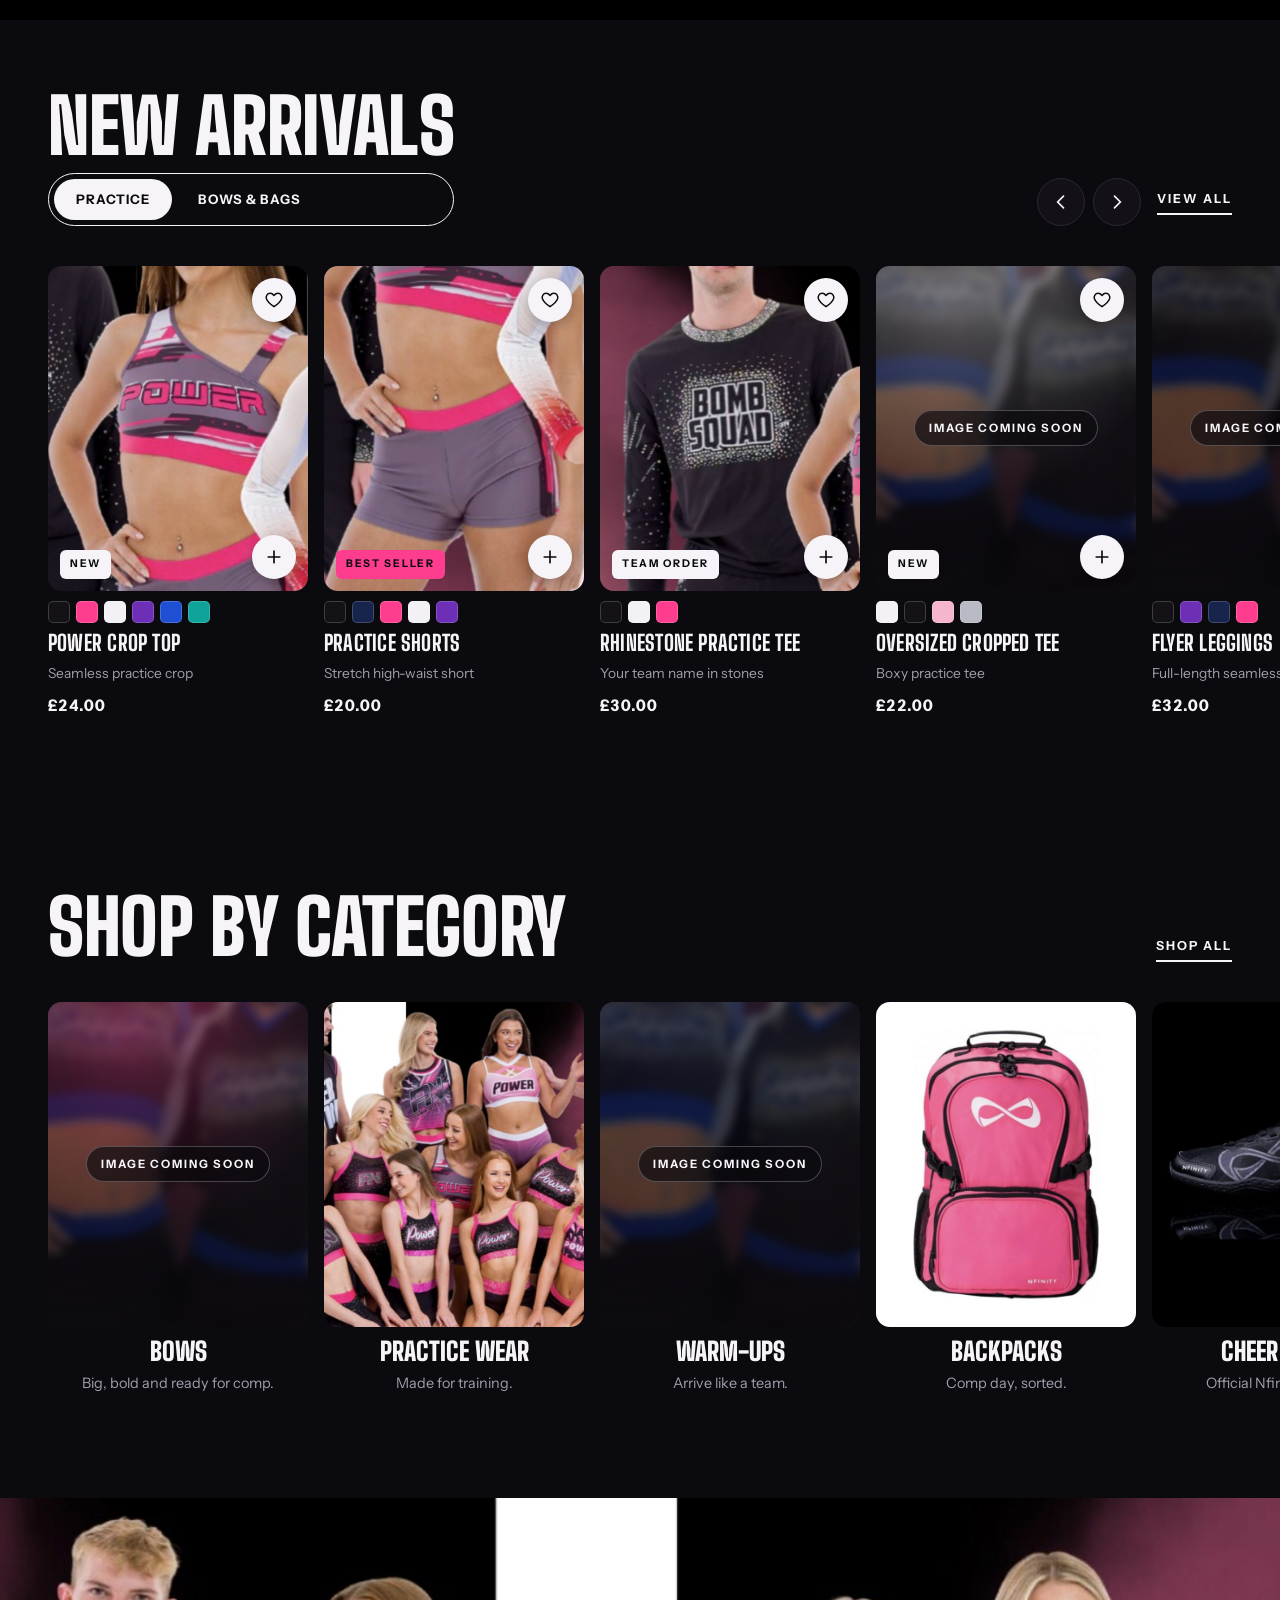
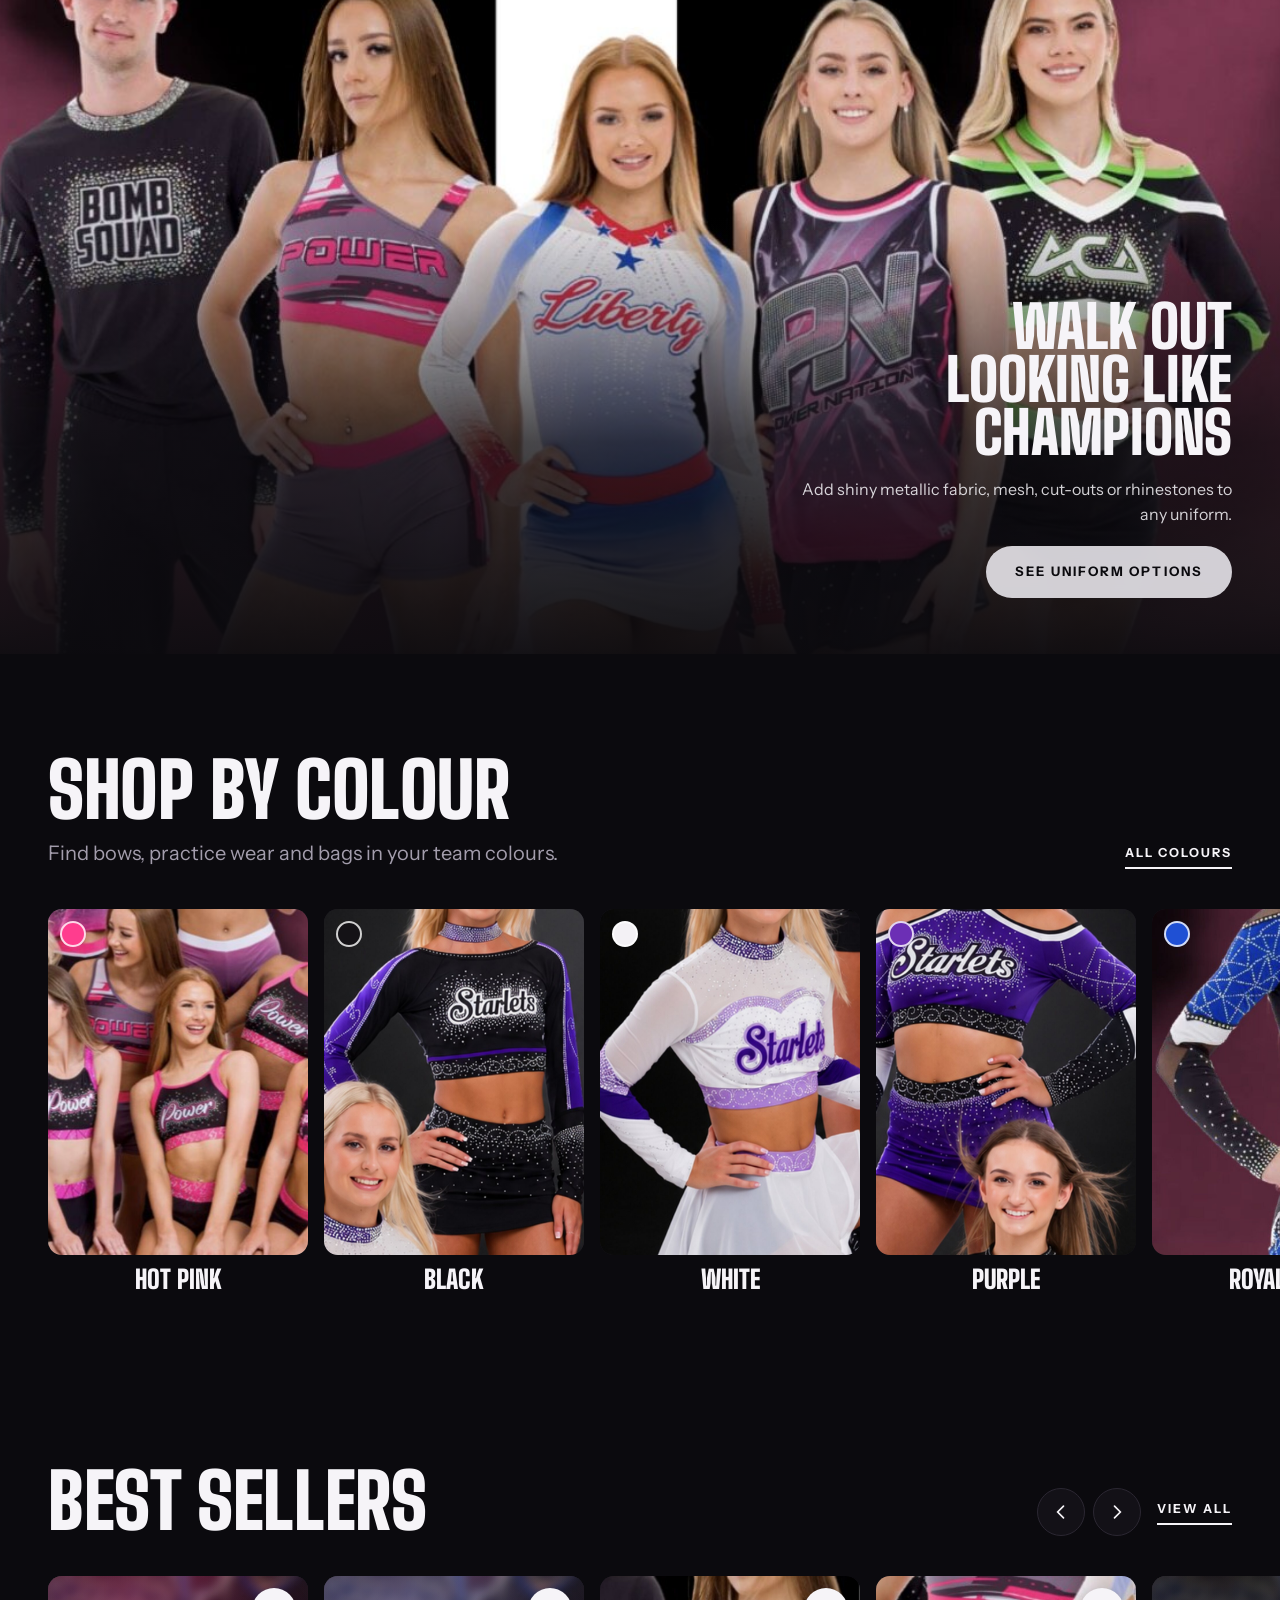
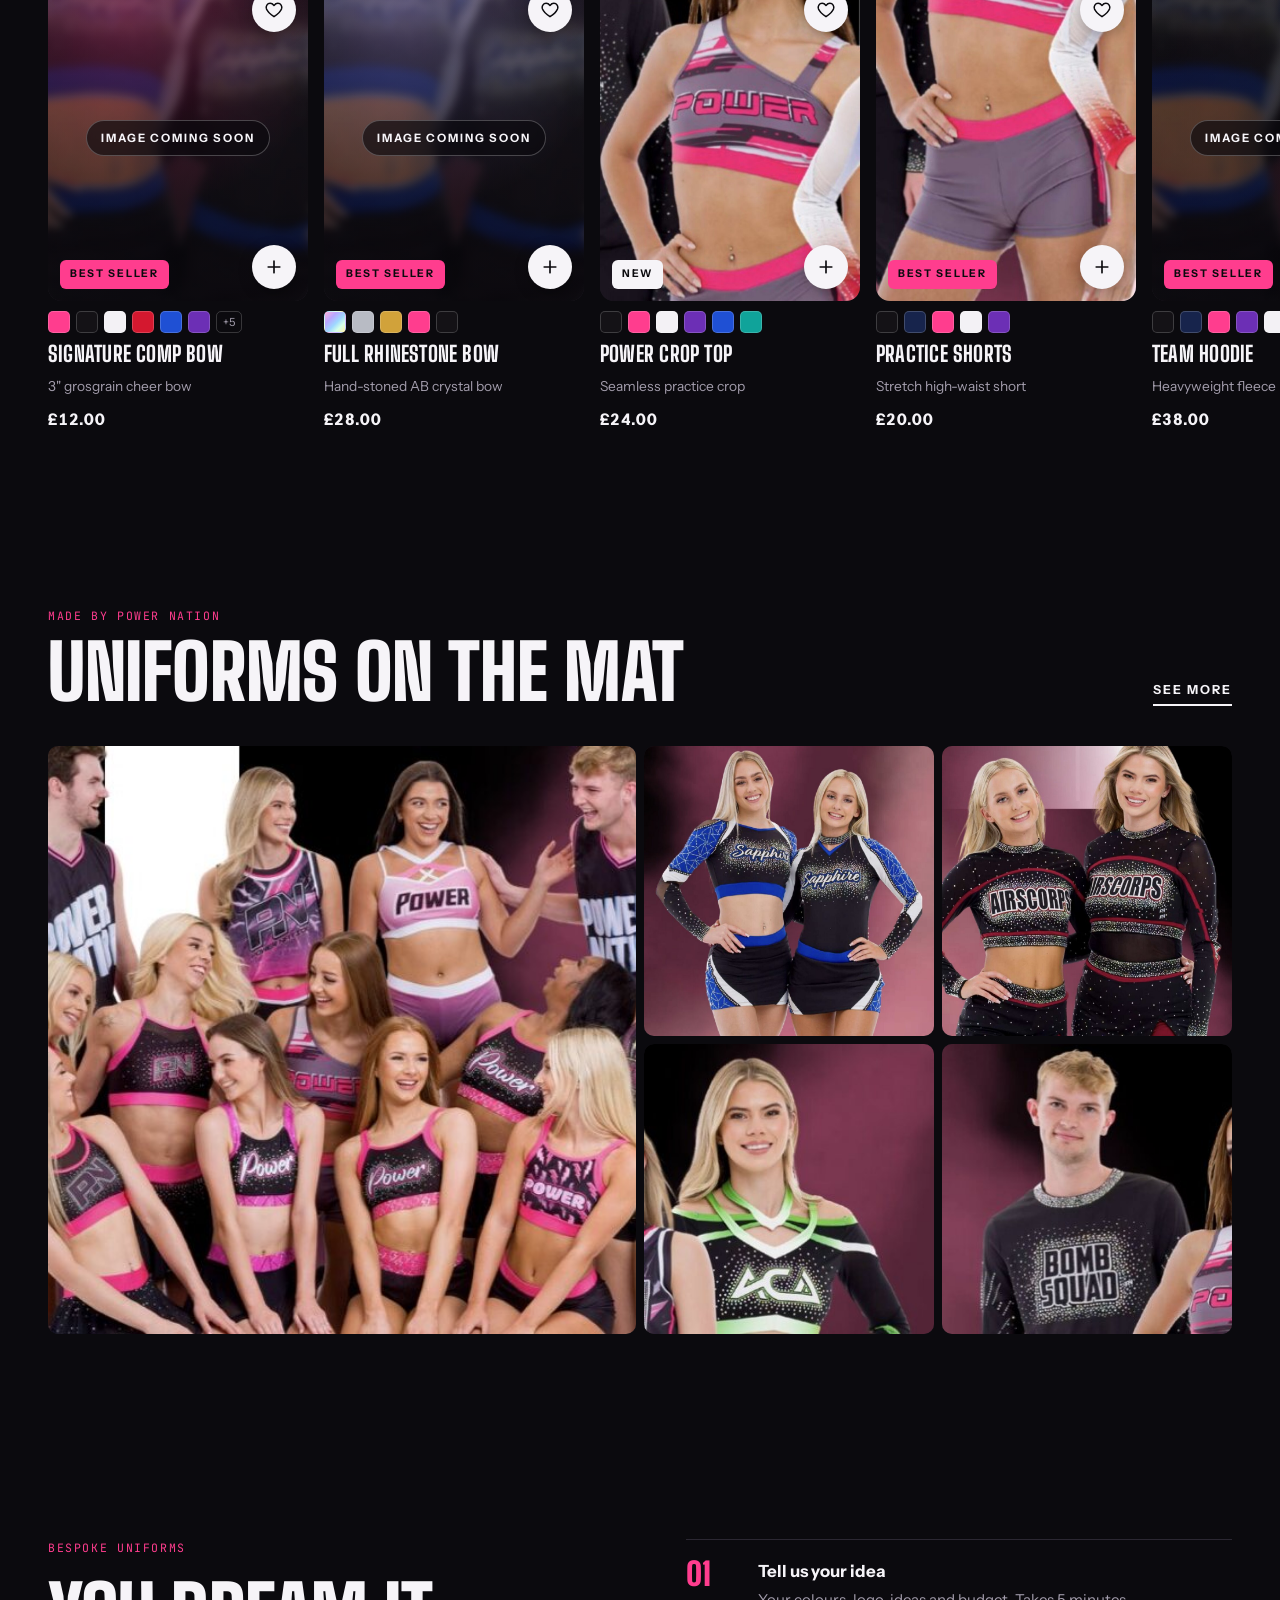
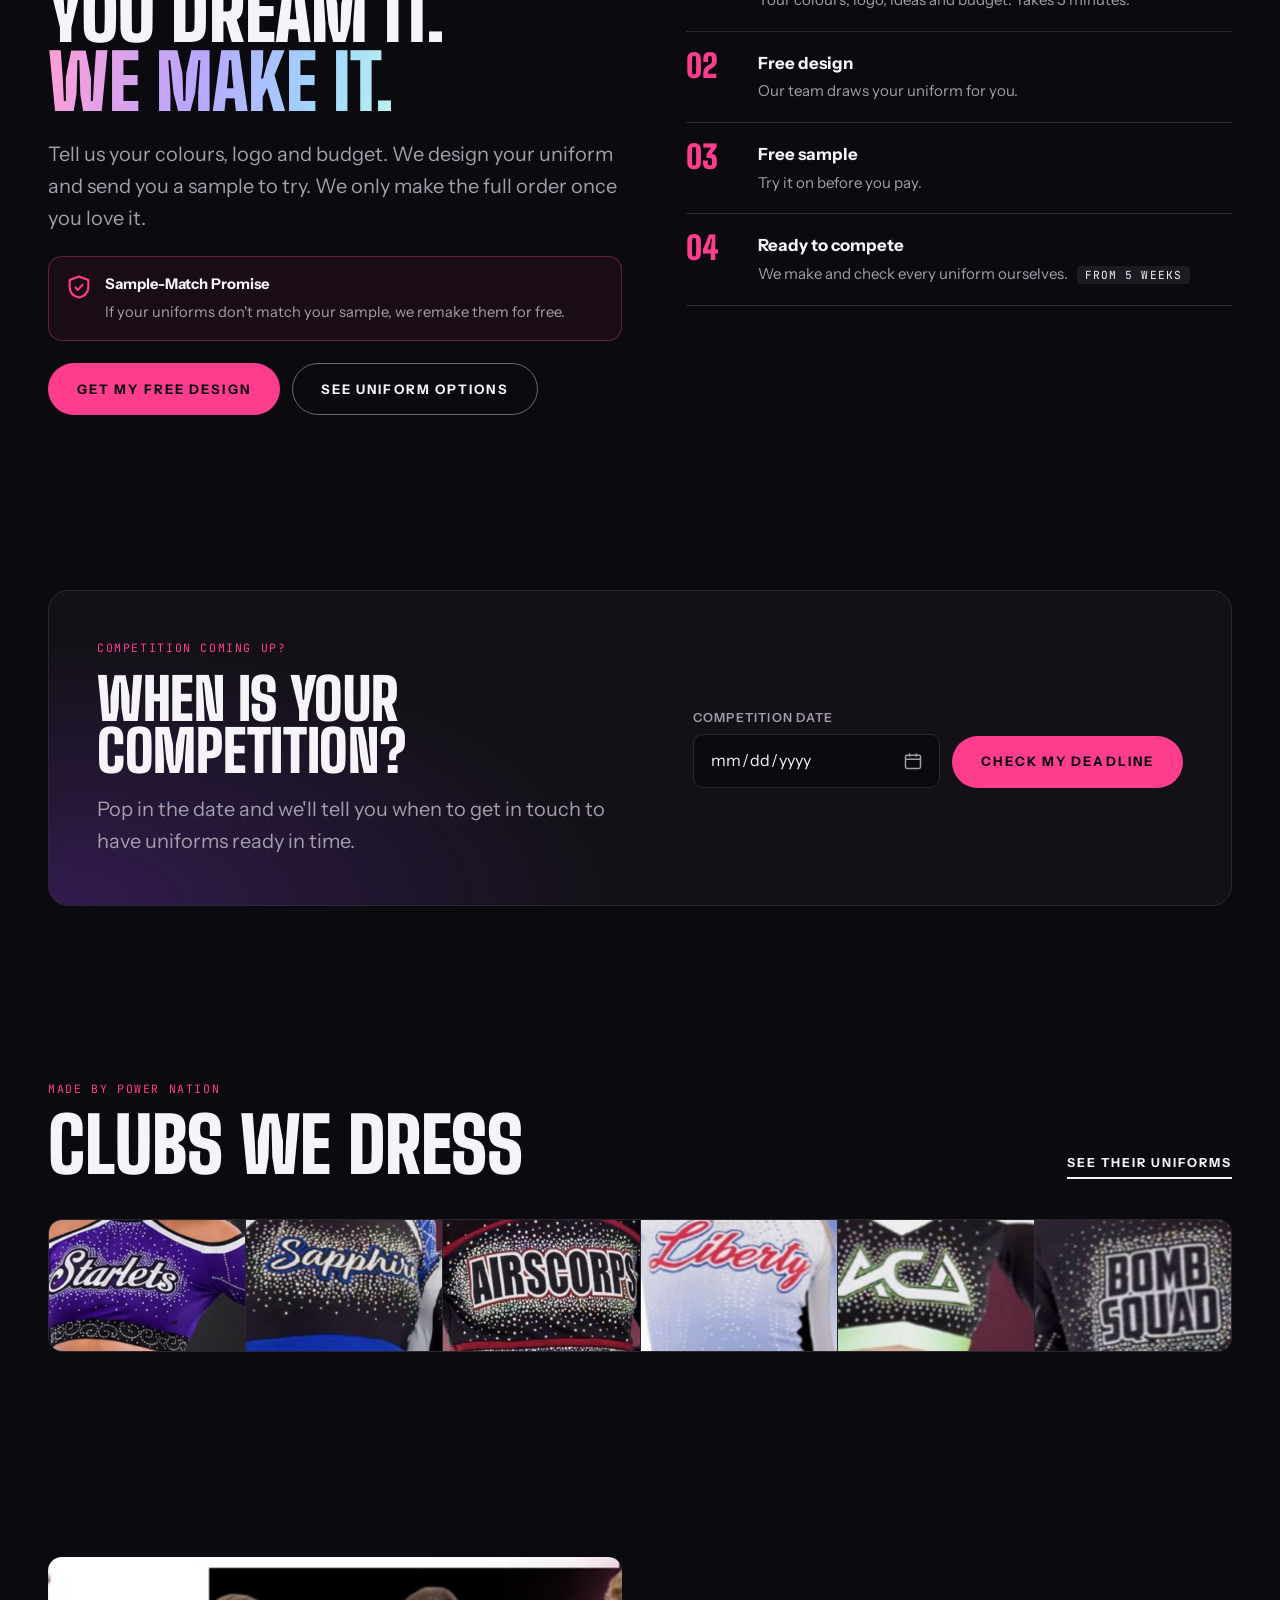
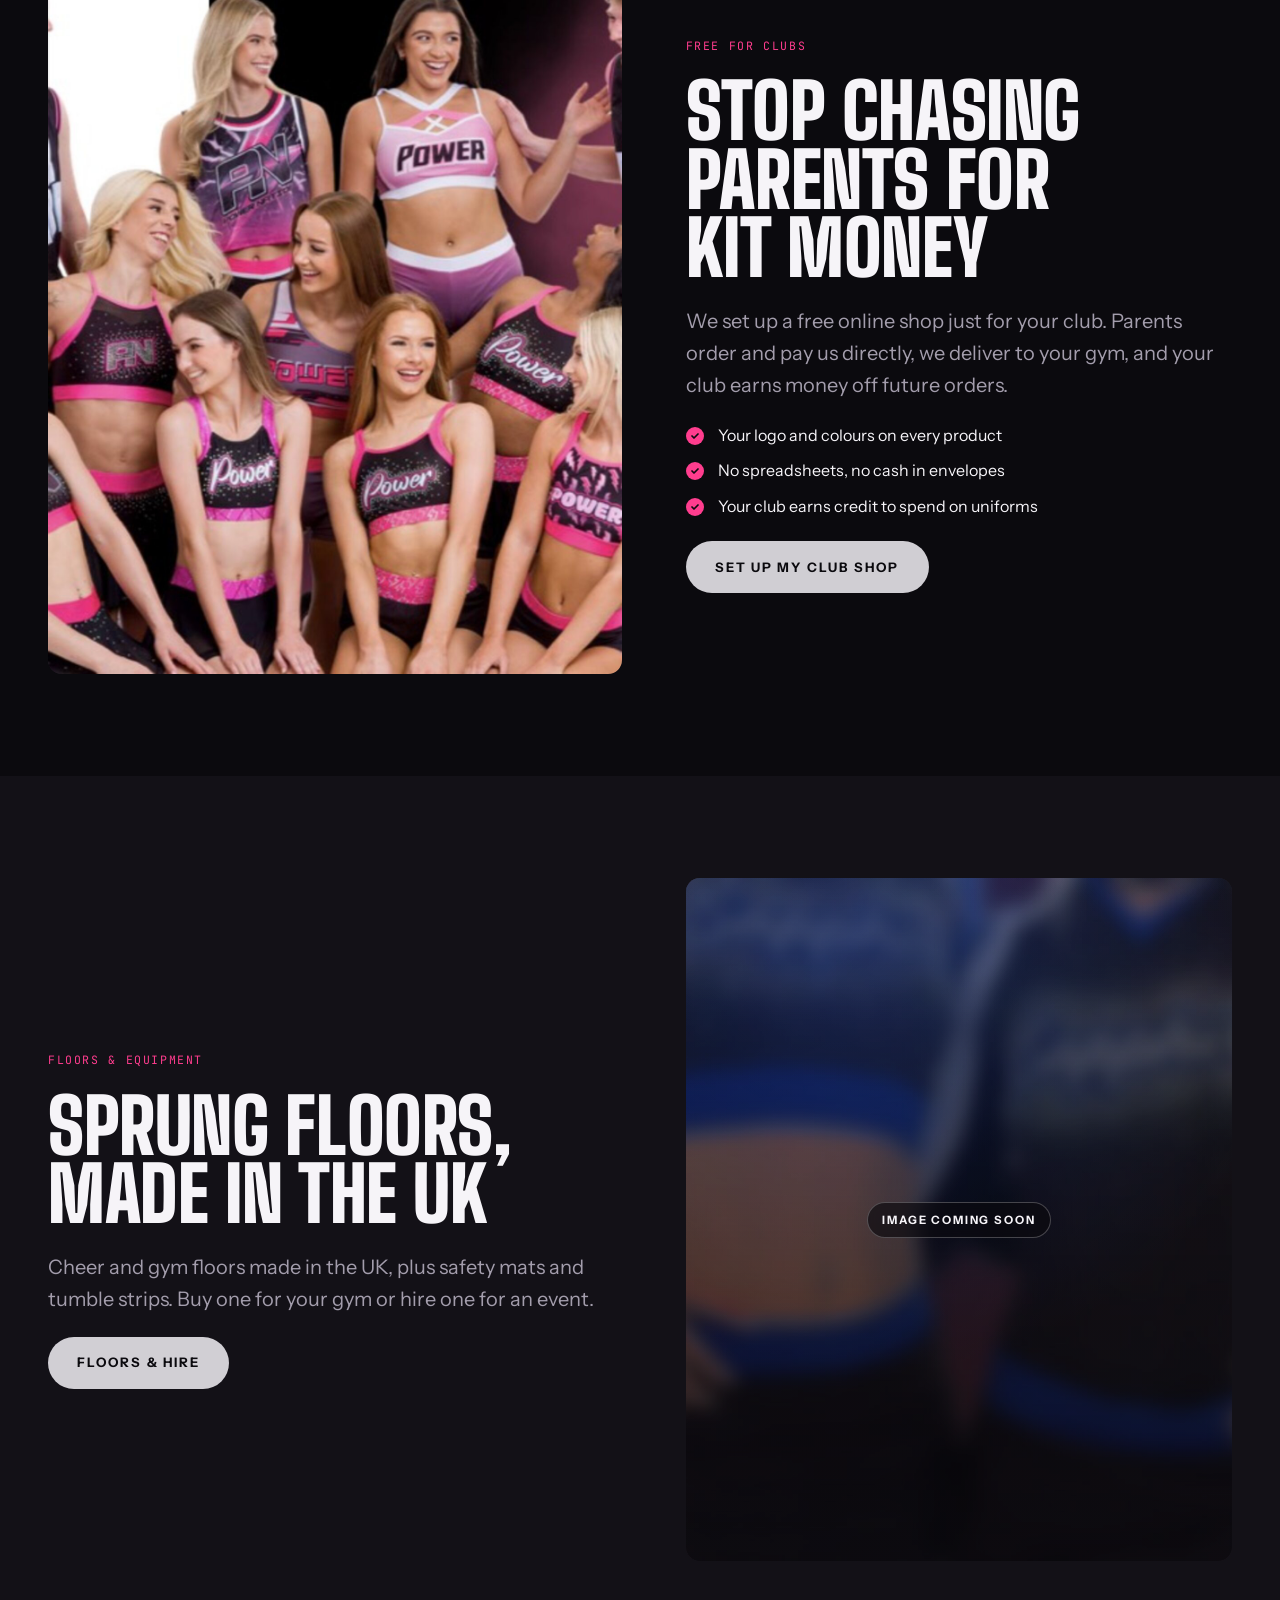
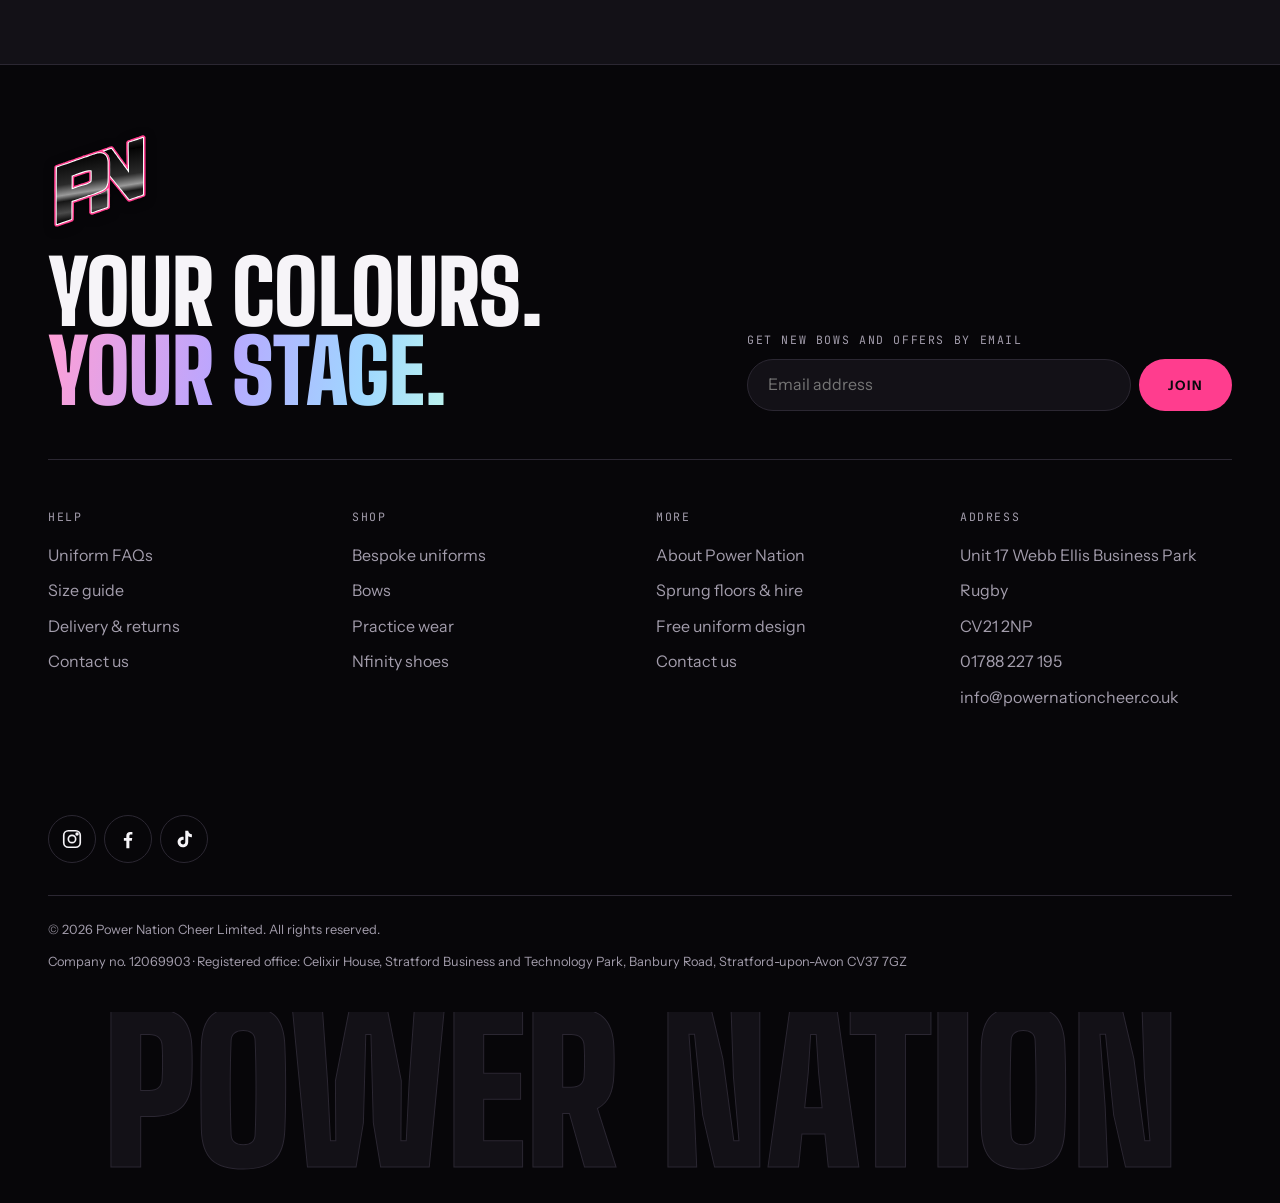
==== commit 4e4745c7: "Logo shine: animate with JS so it plays on iPhone Safari SVG SMIL <animateTransform> in the script-i" ====
--- a/index.html
+++ b/index.html
@@ -30,7 +30,7 @@
   <link rel="preconnect" href="https://fonts.googleapis.com">
   <link rel="preconnect" href="https://fonts.gstatic.com" crossorigin>
   <link rel="stylesheet" href="https://fonts.googleapis.com/css2?family=Big+Shoulders+Display:wght@700;800;900&family=Instrument+Sans:wght@400;500;600;700&family=JetBrains+Mono:wght@400;500&display=swap">
-  <link rel="stylesheet" href="assets/css/styles.css?v=202610040724">
+  <link rel="stylesheet" href="assets/css/styles.css?v=202610040727">
 </head>
 <body data-page="home">
   <div data-include="header"></div>
@@ -291,9 +291,9 @@
     <div class="mbar__text"><b>Bespoke uniforms</b><span>Free design and sample · no minimum</span></div>
     <a class="btn btn--pink" href="design.html">Free design</a>
   </div>
-  <script src="assets/js/logo.js?v=202610040724"></script>
-  <script src="assets/js/products.js?v=202610040724"></script>
-  <script src="assets/js/main.js?v=202610040724"></script>
+  <script src="assets/js/logo.js?v=202610040727"></script>
+  <script src="assets/js/products.js?v=202610040727"></script>
+  <script src="assets/js/main.js?v=202610040727"></script>
   <script>
     (function () {
       // Shop-by-colour tiles from the colour list
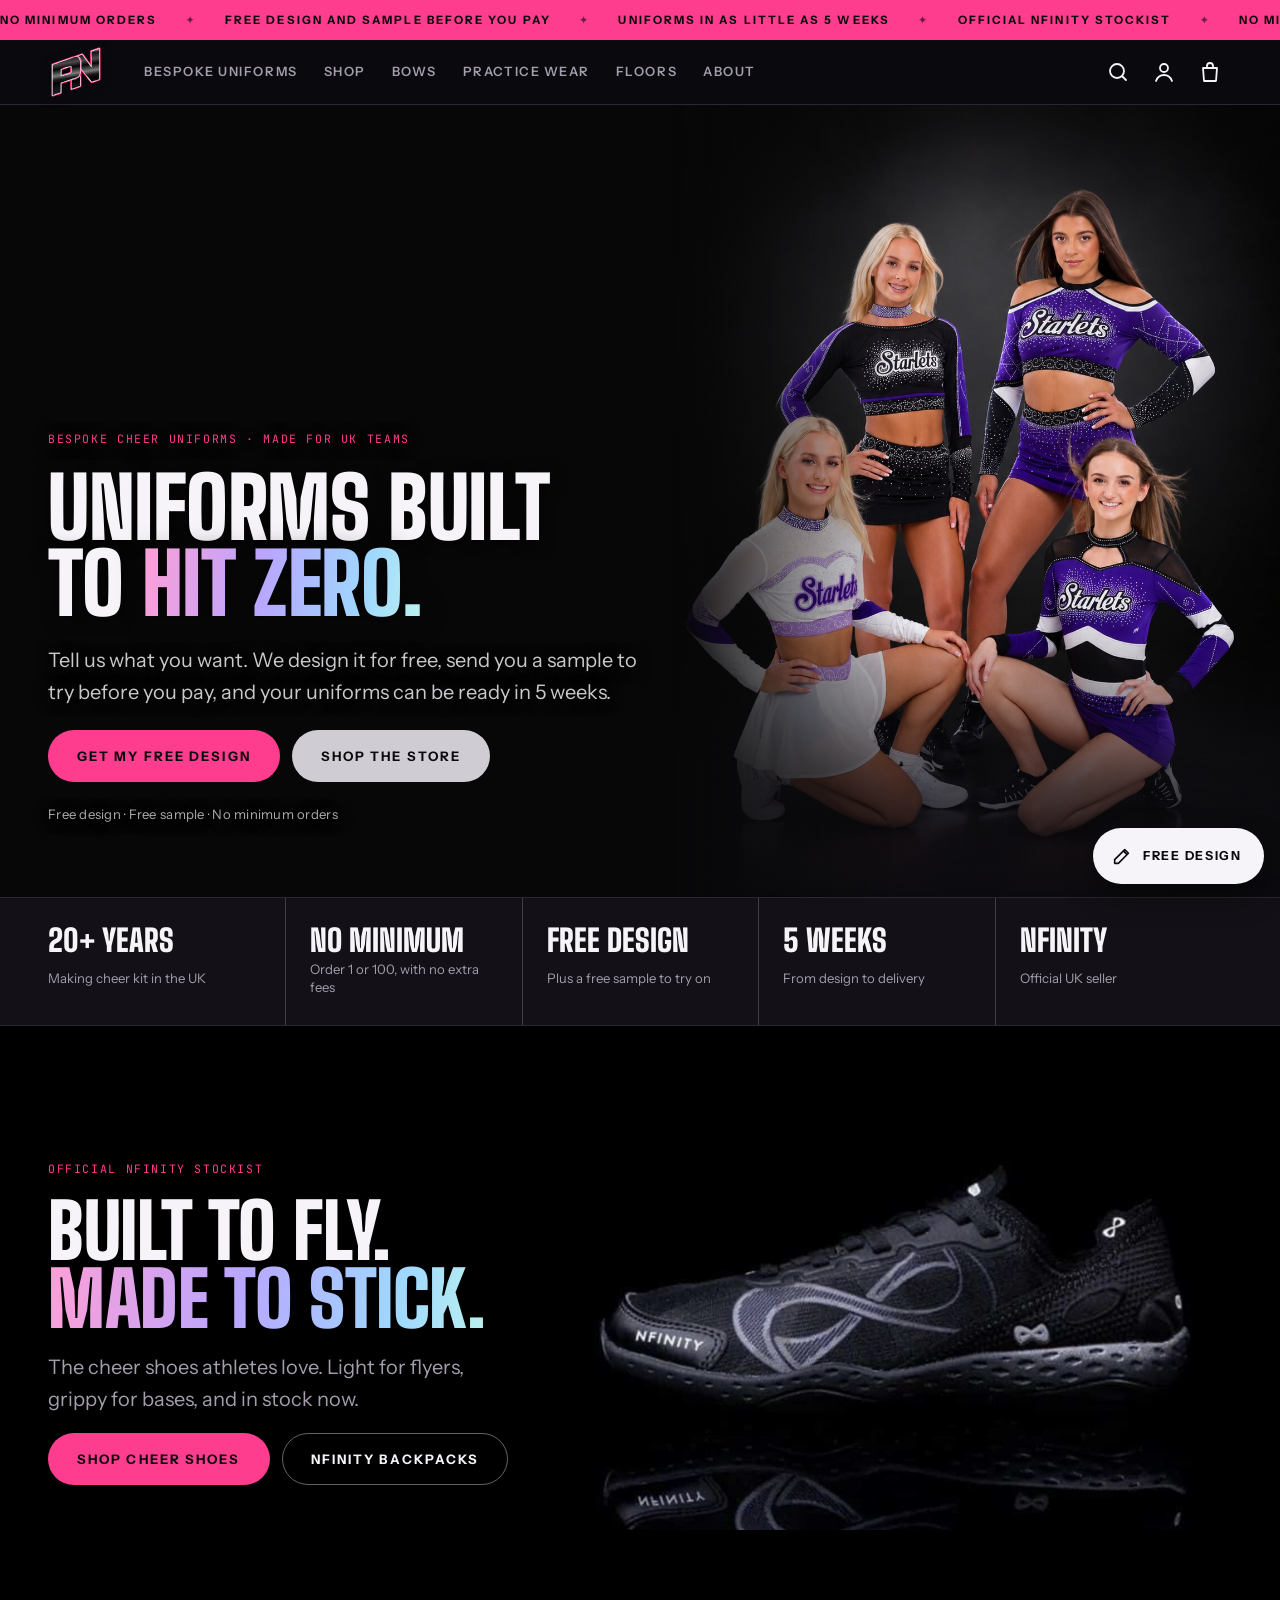
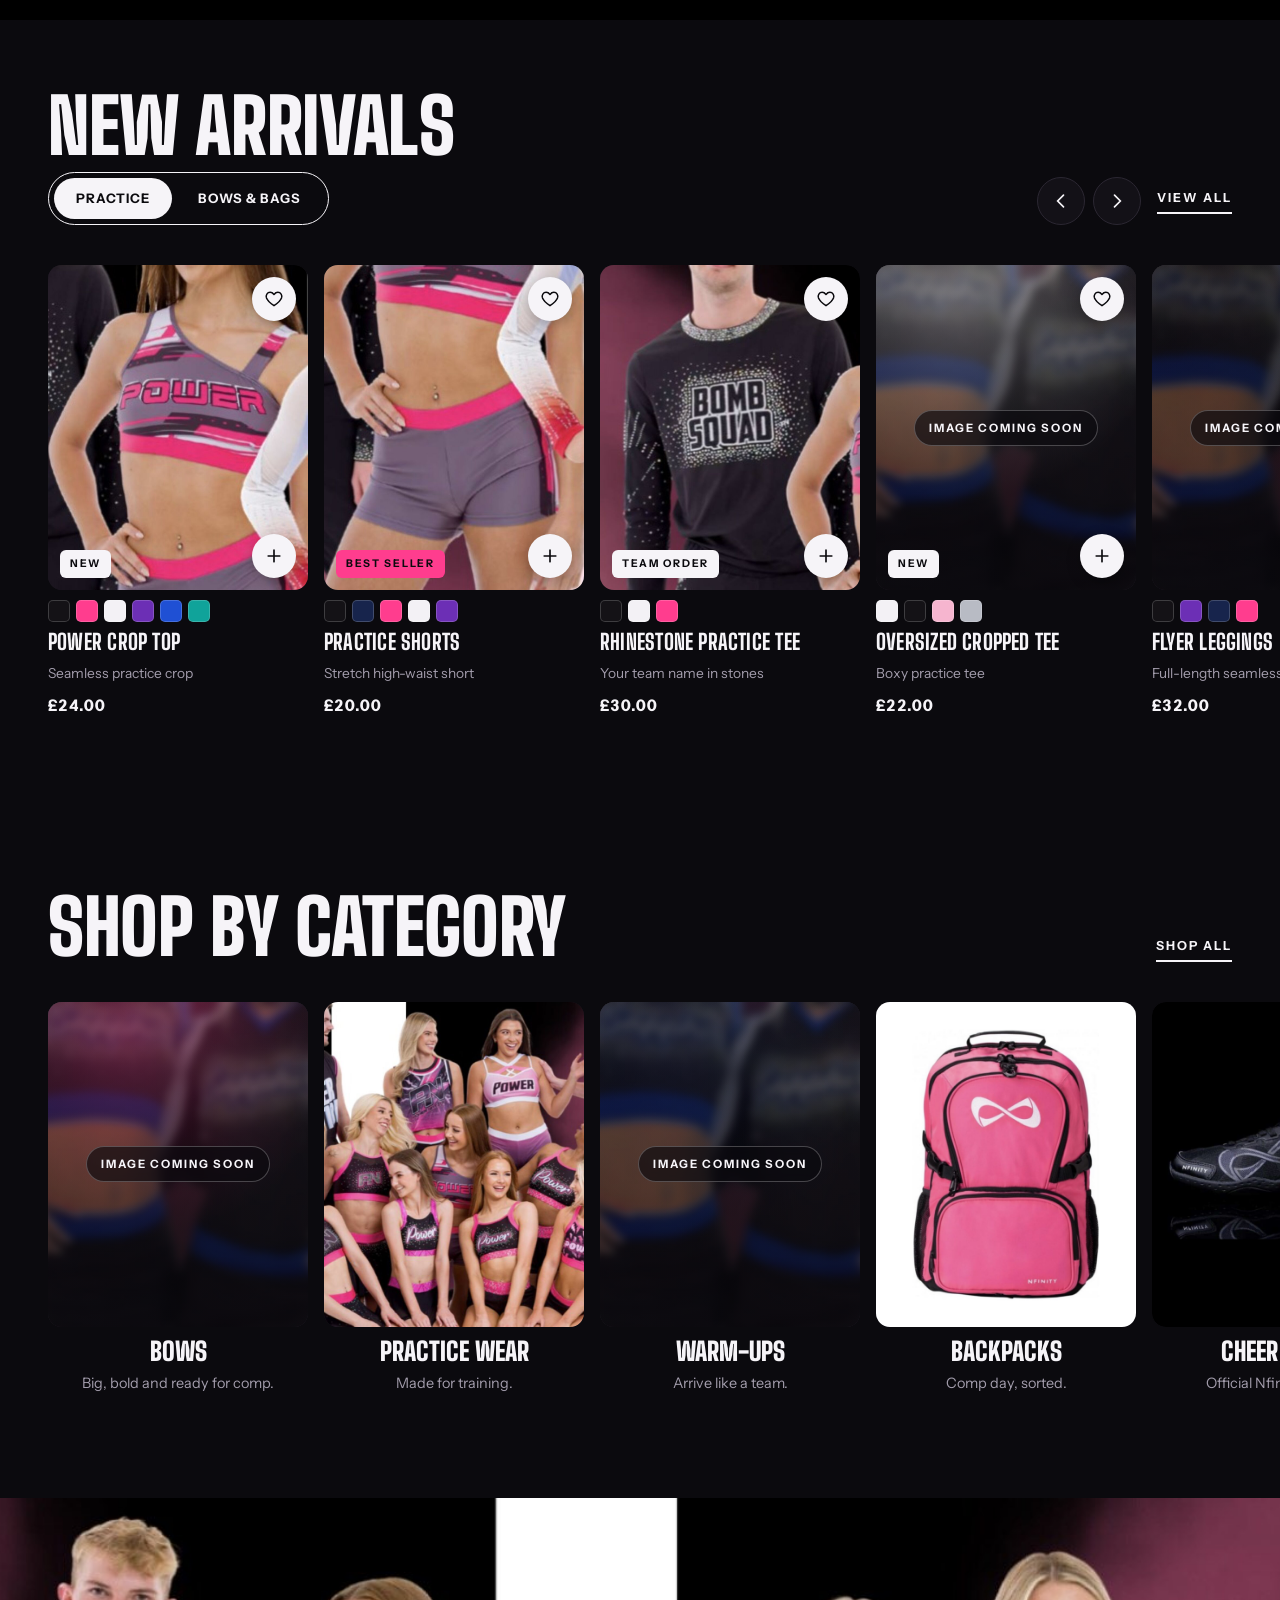
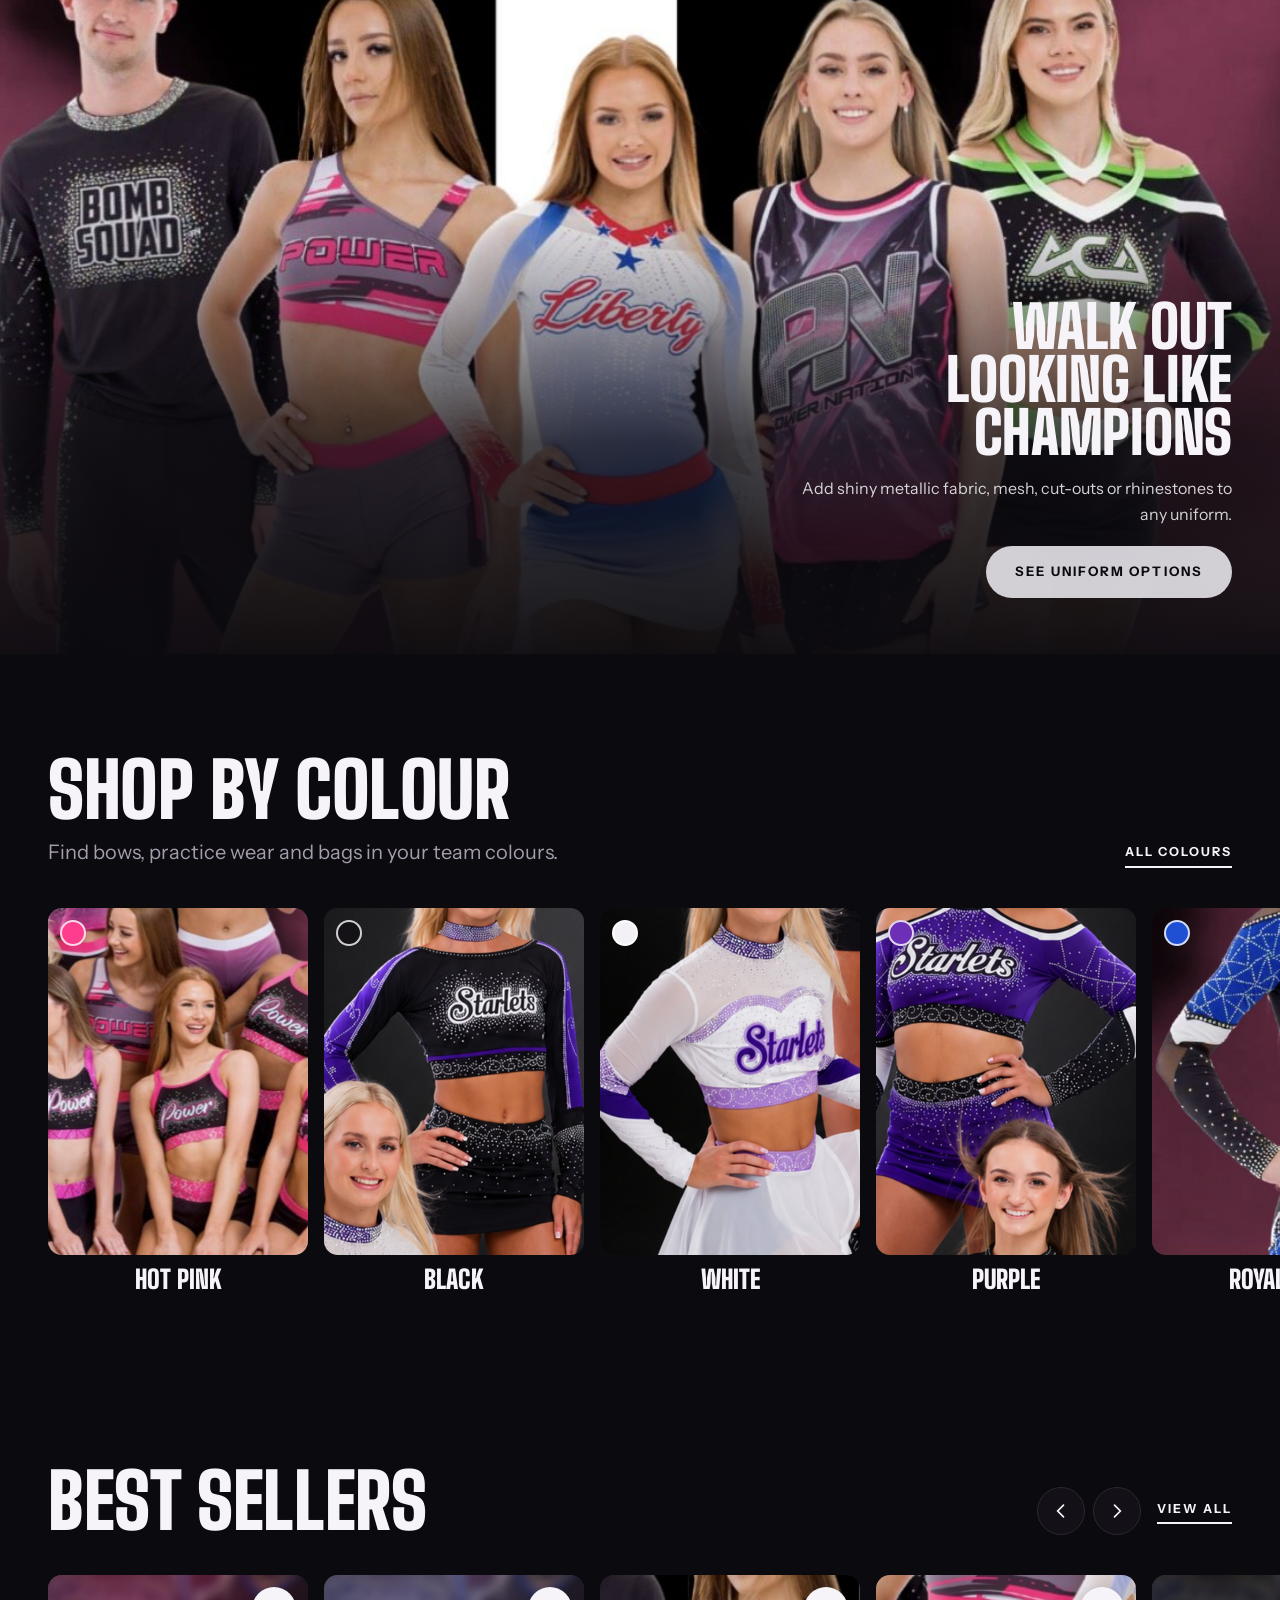
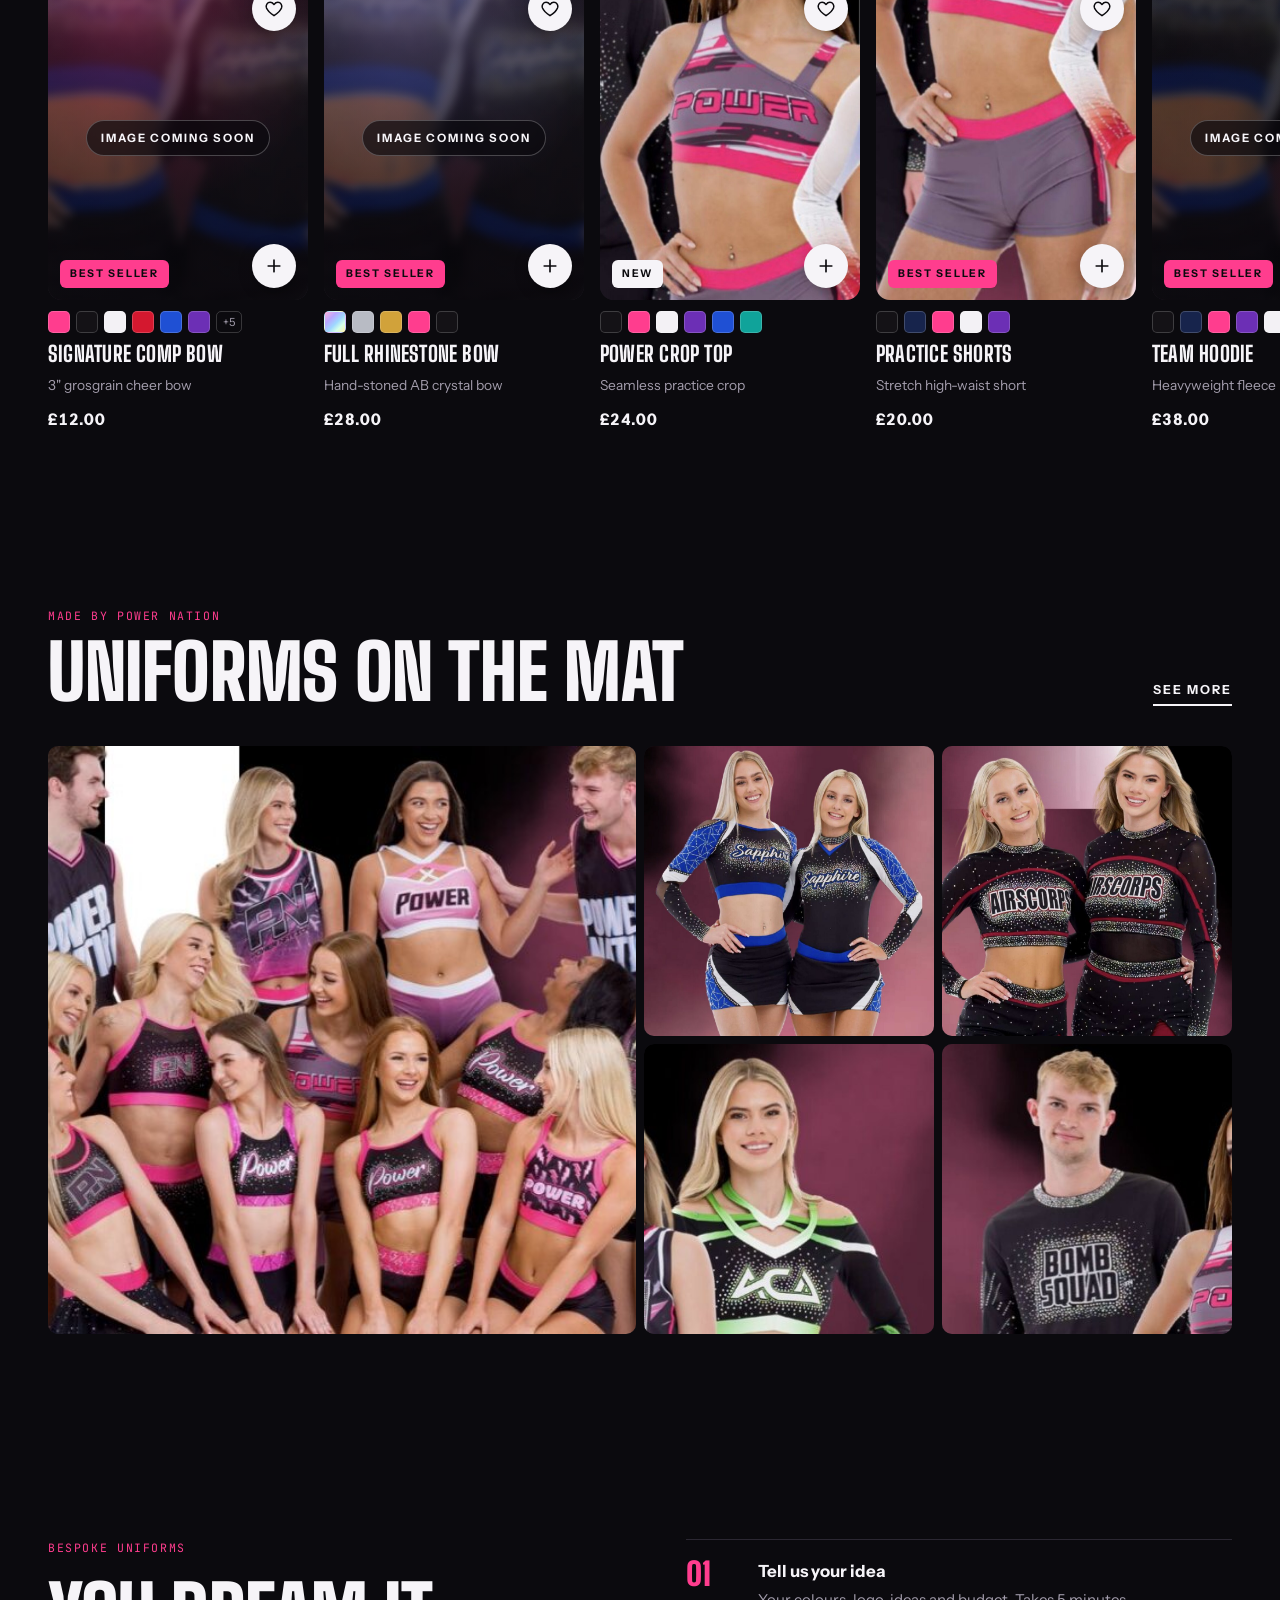
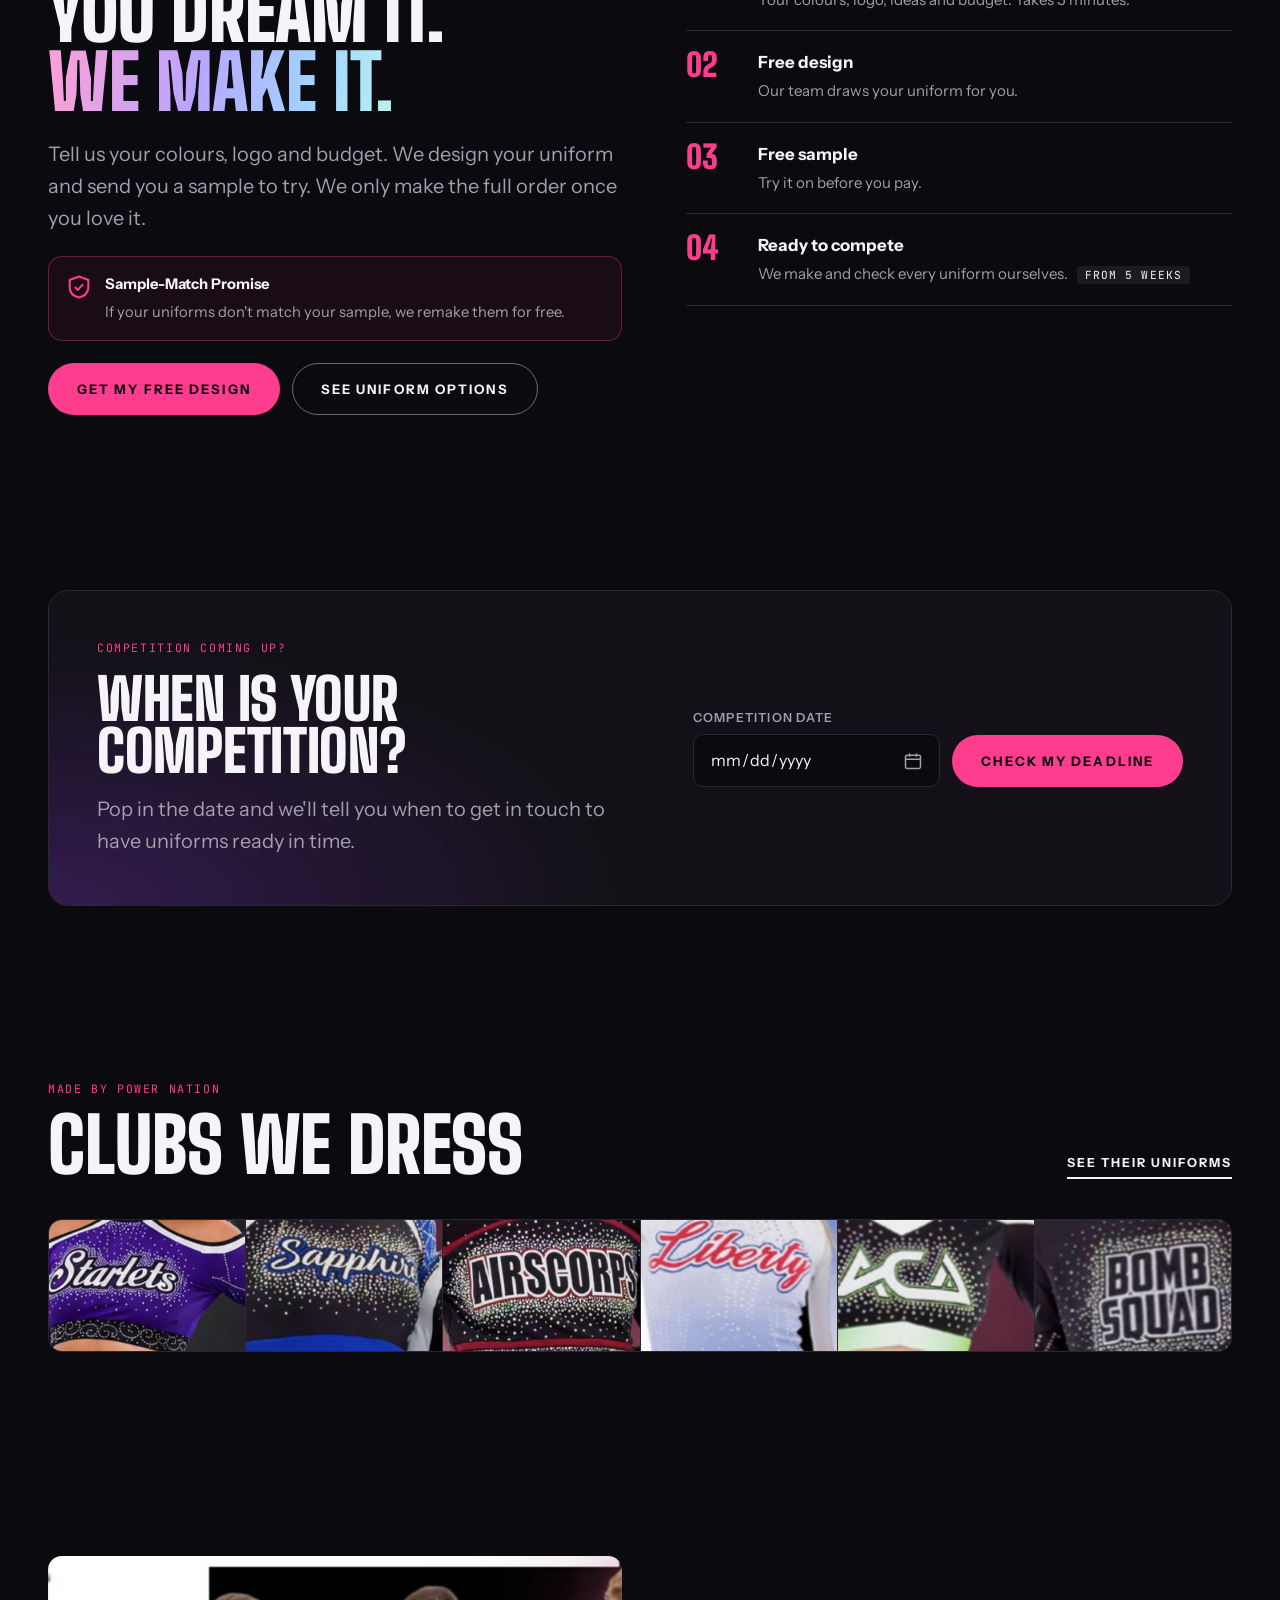
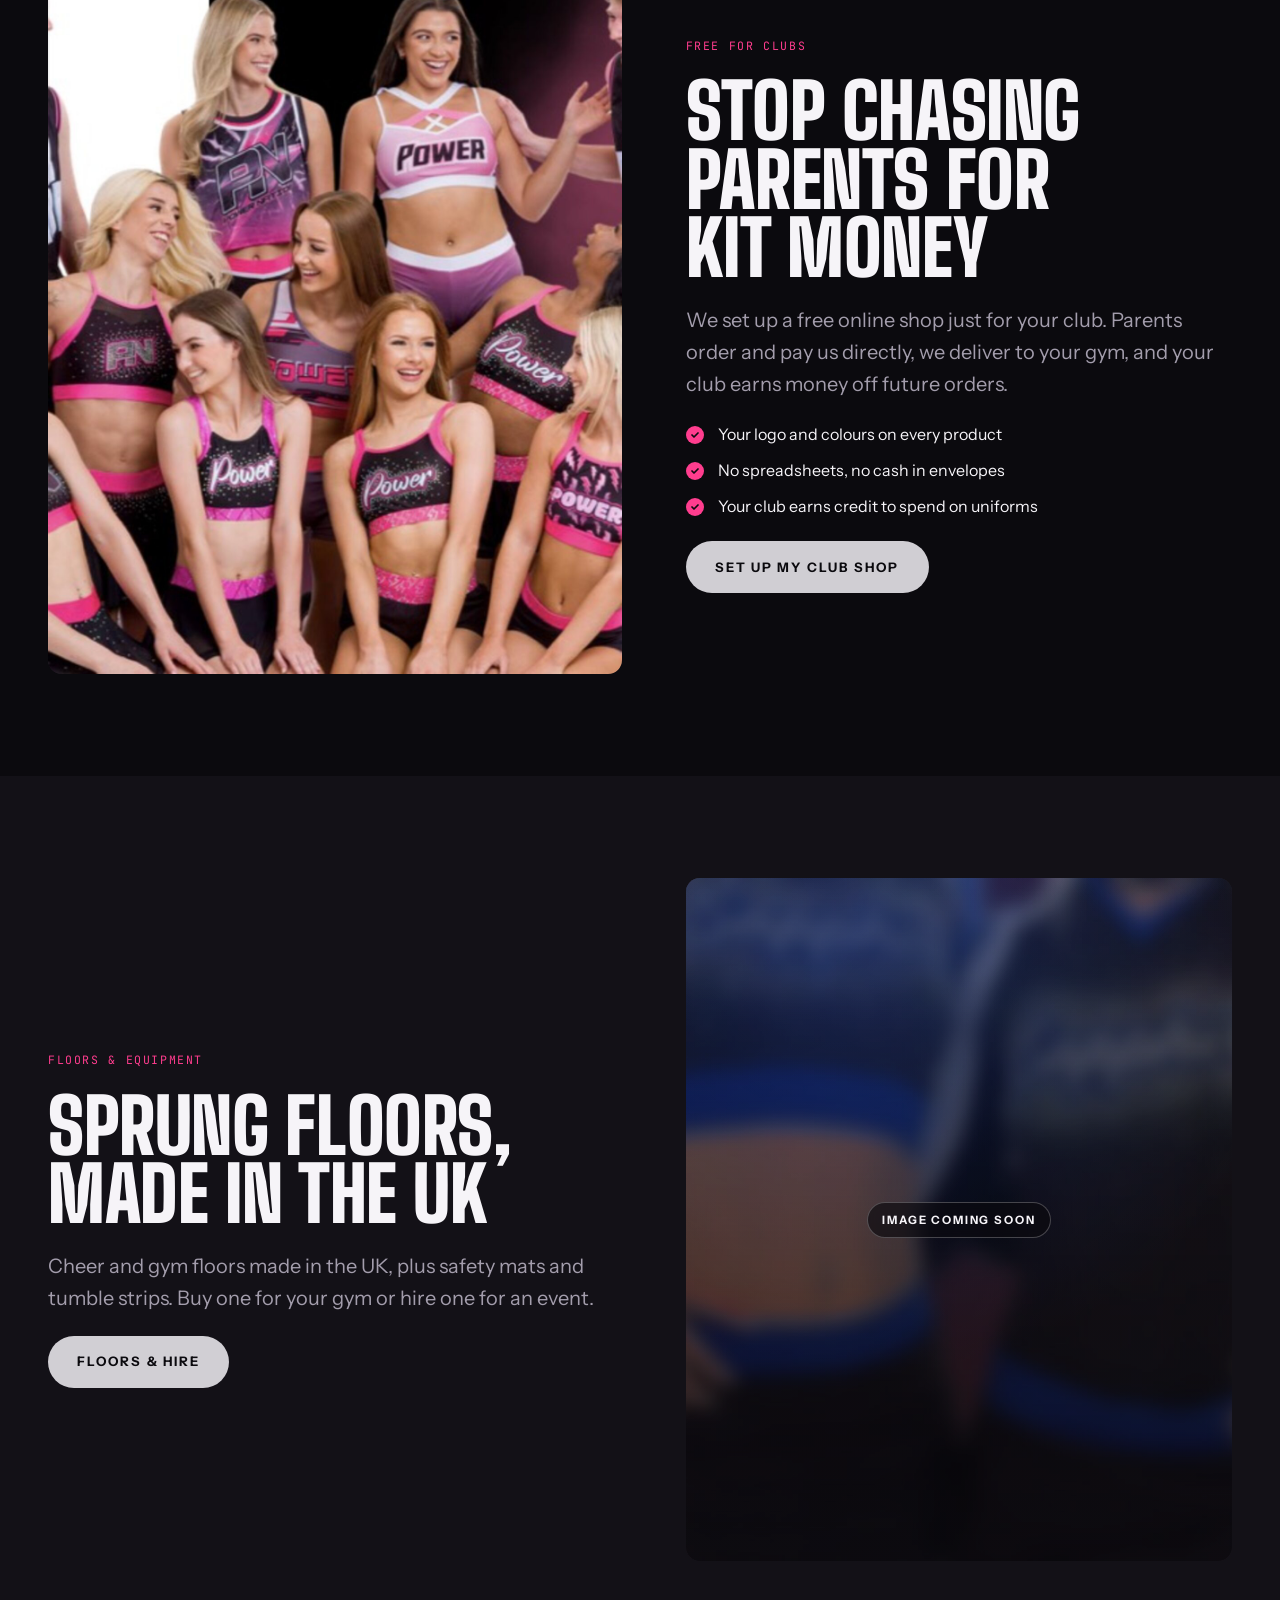
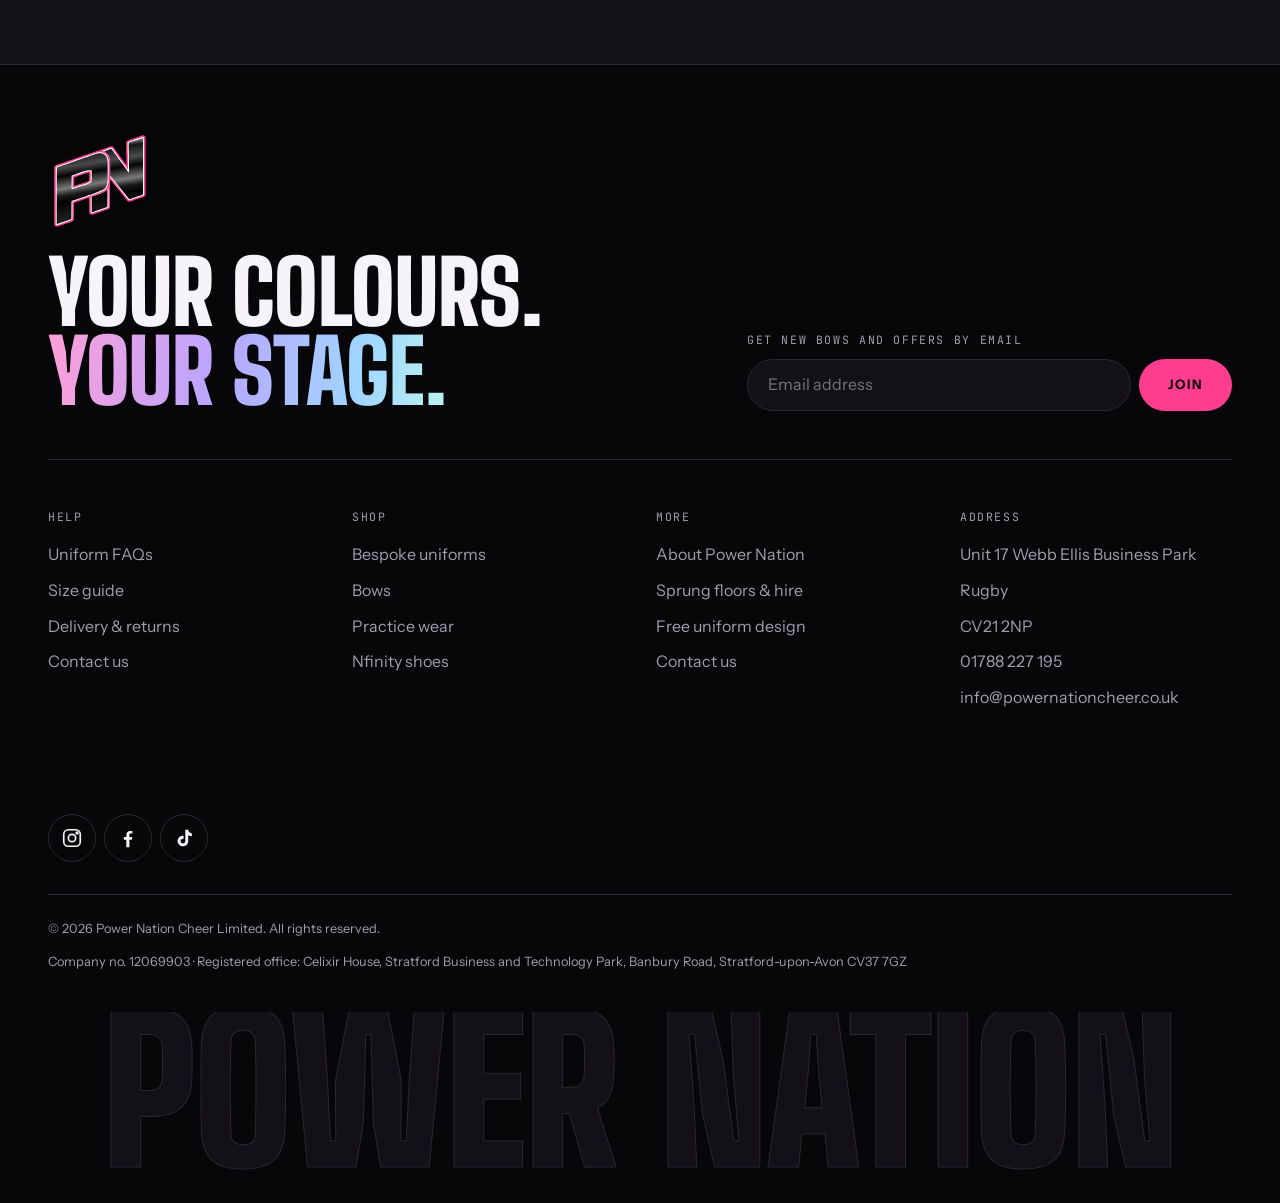
==== commit c781cc1e: "Segmented toggle hugs its buttons instead of stretching Co-Authored-By: Claude Opus 5.5 <noreply@ant" ====
--- a/index.html
+++ b/index.html
@@ -30,7 +30,7 @@
   <link rel="preconnect" href="https://fonts.googleapis.com">
   <link rel="preconnect" href="https://fonts.gstatic.com" crossorigin>
   <link rel="stylesheet" href="https://fonts.googleapis.com/css2?family=Big+Shoulders+Display:wght@700;800;900&family=Instrument+Sans:wght@400;500;600;700&family=JetBrains+Mono:wght@400;500&display=swap">
-  <link rel="stylesheet" href="assets/css/styles.css?v=202610040727">
+  <link rel="stylesheet" href="assets/css/styles.css?v=202610040733">
 </head>
 <body data-page="home">
   <div data-include="header"></div>
@@ -291,9 +291,9 @@
     <div class="mbar__text"><b>Bespoke uniforms</b><span>Free design and sample · no minimum</span></div>
     <a class="btn btn--pink" href="design.html">Free design</a>
   </div>
-  <script src="assets/js/logo.js?v=202610040727"></script>
-  <script src="assets/js/products.js?v=202610040727"></script>
-  <script src="assets/js/main.js?v=202610040727"></script>
+  <script src="assets/js/logo.js?v=202610040733"></script>
+  <script src="assets/js/products.js?v=202610040733"></script>
+  <script src="assets/js/main.js?v=202610040733"></script>
   <script>
     (function () {
       // Shop-by-colour tiles from the colour list
--- a/assets/css/styles.css
+++ b/assets/css/styles.css
@@ -1071,3 +1071,48 @@
 @media (min-width: 1080px) { .header__right .menu-btn { display: none; } }
 .logo:hover .logo__badge, .logo__badge { transform: none; }
 .logo:hover .logo__badge { filter: drop-shadow(0 2px 8px rgba(255, 61, 142, 0.35)); }
+
+/* =========================================================
+   Pink glow on hover (and keyboard focus)
+   ========================================================= */
+:root {
+  --glow-soft: 0 0 0 1px rgba(255, 61, 142, 0.35), 0 10px 32px -10px rgba(255, 61, 142, 0.5);
+  --glow-btn: 0 0 0 1px rgba(255, 61, 142, 0.25), 0 8px 26px -6px rgba(255, 61, 142, 0.55);
+  --glow-icon: drop-shadow(0 0 6px rgba(255, 61, 142, 0.55));
+}
+.btn, .card .media, .tile .media, .kit__item .media, .gallery .media, .logos .media,
+.tier, .quote, .link-card, .promise, .upgrade, .cont-card, .cta-strip, .team-box,
+.rail-btn, .socials a, .chip span, .swatch, .colour-btn i, .colour-opts button, .size-opts button,
+.card__fab, .fab-quote, .filter-cats button, .seg button, .acc summary, .offer {
+  transition: box-shadow 0.3s ease, border-color 0.3s ease, background-color 0.2s ease, color 0.2s ease, transform 0.15s ease;
+}
+.icon-btn svg, .nav-desktop a, .link-u, .menu-list a, .footer__cols ul a, a.card__name, .tile__name, .kit__item strong { transition: filter 0.3s ease, text-shadow 0.3s ease, color 0.2s ease; }
+
+@media (hover: hover) {
+  /* buttons */
+  .btn--pink:hover { box-shadow: var(--glow-btn); }
+  .btn--glass:hover, .btn--line:hover { box-shadow: var(--glow-soft); border-color: rgba(255, 61, 142, 0.55); }
+  .cta-strip .btn:hover, .kit-bonus .btn:hover, .bespoke-inline__copy .btn:hover { box-shadow: var(--glow-btn); }
+  .fab-quote:hover { box-shadow: 0 12px 30px rgba(0, 0, 0, 0.45), var(--glow-btn); }
+  .card__fab:hover { box-shadow: var(--glow-btn); }
+  .rail-btn:hover, .socials a:hover { box-shadow: var(--glow-soft); border-color: var(--pink); }
+  /* image cards */
+  .card:hover .media, .tile:hover .media, .kit__item:hover .media, .gallery .media:hover, .logos .media:hover { box-shadow: var(--glow-soft); }
+  .logos .media:hover { z-index: 1; }
+  /* panels */
+  .tier:hover, .quote:hover, .link-card:hover, .promise:hover, .upgrade:hover, .cont-card:hover, .team-box:hover { box-shadow: var(--glow-soft); border-color: rgba(255, 61, 142, 0.45); }
+  .tier--hot:hover { box-shadow: 0 0 0 1px var(--pink), 0 30px 80px -24px rgba(255, 61, 142, 0.6); }
+  /* small controls */
+  .chip span:hover, .size-opts button:hover, .filter-cats button:hover, .seg button[aria-pressed="false"]:hover { box-shadow: 0 0 14px -2px rgba(255, 61, 142, 0.45); }
+  .swatch:hover, .colour-btn:hover i, .colour-opts button:hover { box-shadow: 0 0 0 2px var(--ink), 0 0 12px 1px rgba(255, 61, 142, 0.6); }
+  .acc summary:hover { text-shadow: 0 0 18px rgba(255, 61, 142, 0.45); }
+  /* icons and text links */
+  .icon-btn:hover svg { filter: var(--glow-icon); }
+  .nav-desktop a:hover, .menu-list a:hover, .footer__cols ul a:hover { text-shadow: 0 0 14px rgba(255, 61, 142, 0.6); }
+  .link-u:hover, a.card__name:hover, .tile:hover .tile__name, .kit__item:hover strong { text-shadow: 0 0 16px rgba(255, 61, 142, 0.55); }
+}
+/* keyboard users get the same glow */
+.btn:focus-visible, .card__fab:focus-visible, .rail-btn:focus-visible, .socials a:focus-visible, .link-card:focus-visible { box-shadow: var(--glow-btn); }
+
+/* segmented toggle hugs its buttons instead of stretching to the heading width */
+.seg { justify-self: start; width: max-content; max-width: 100%; }
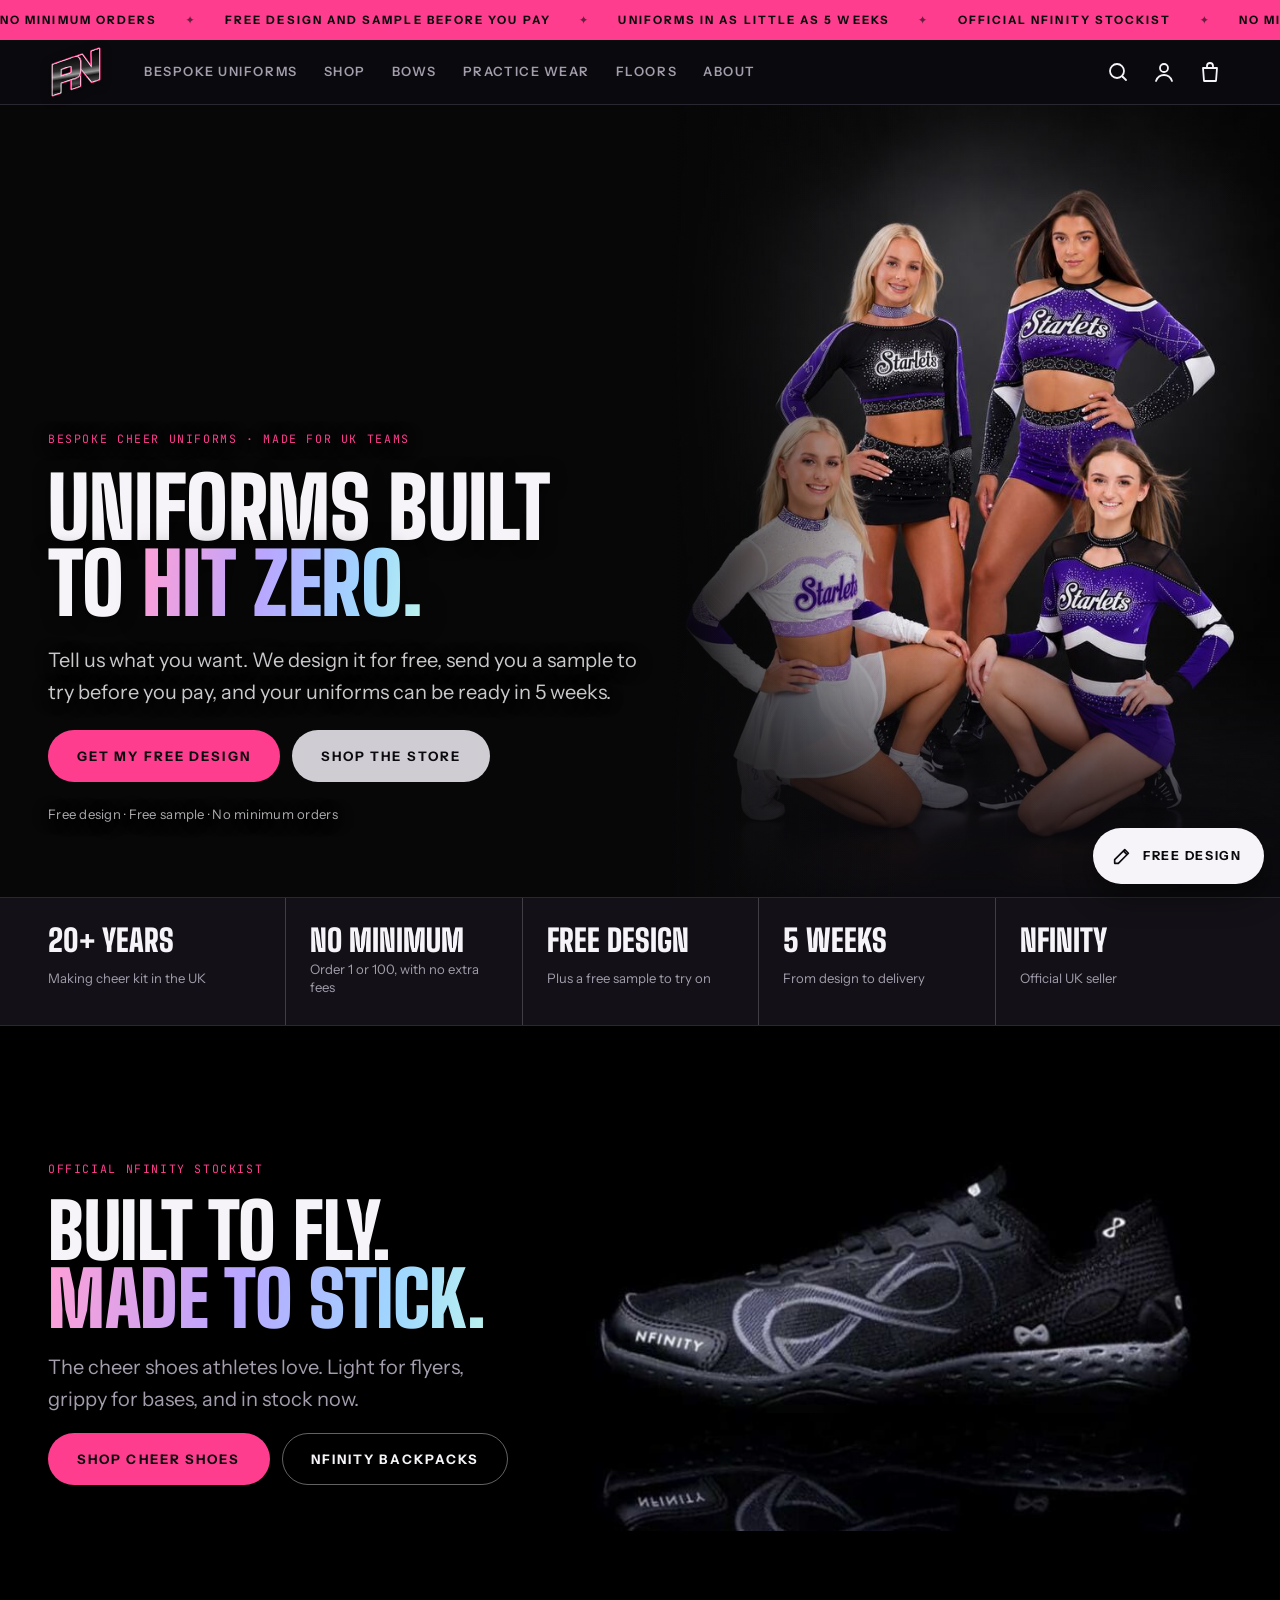
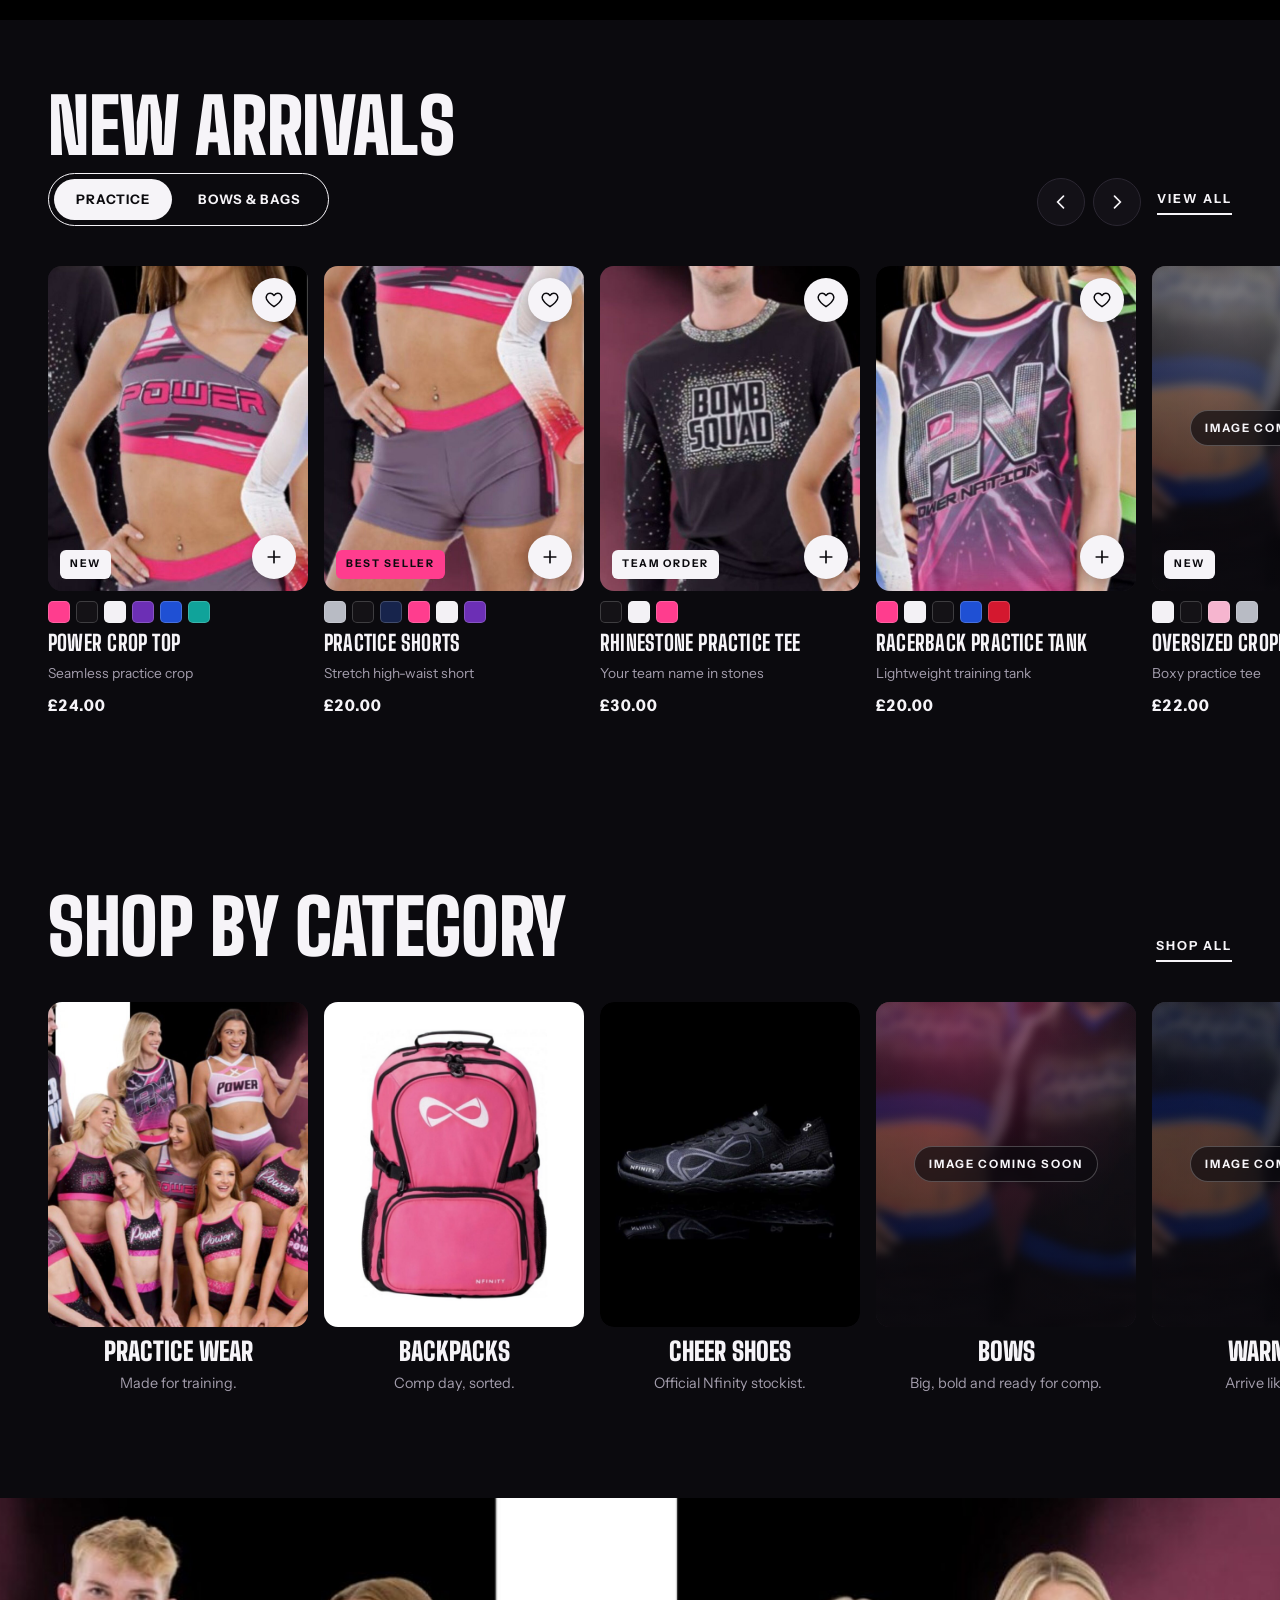
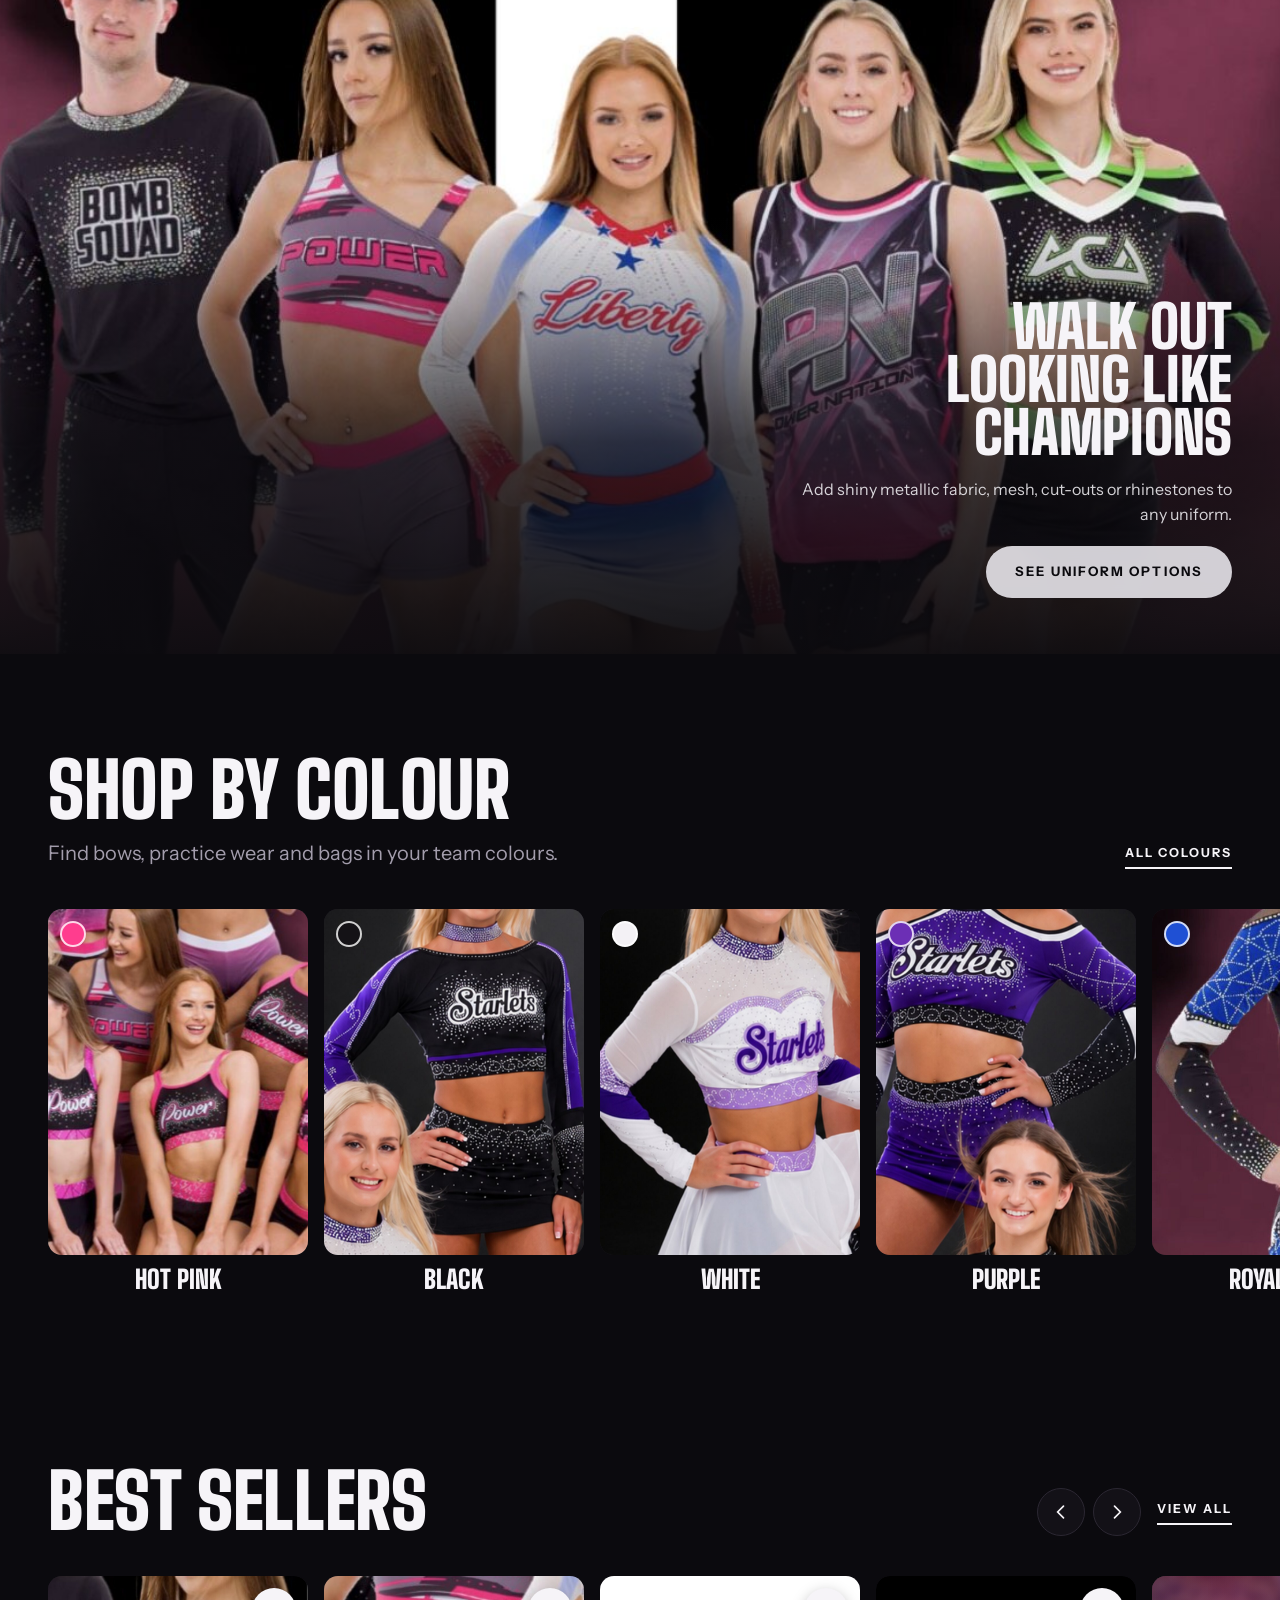
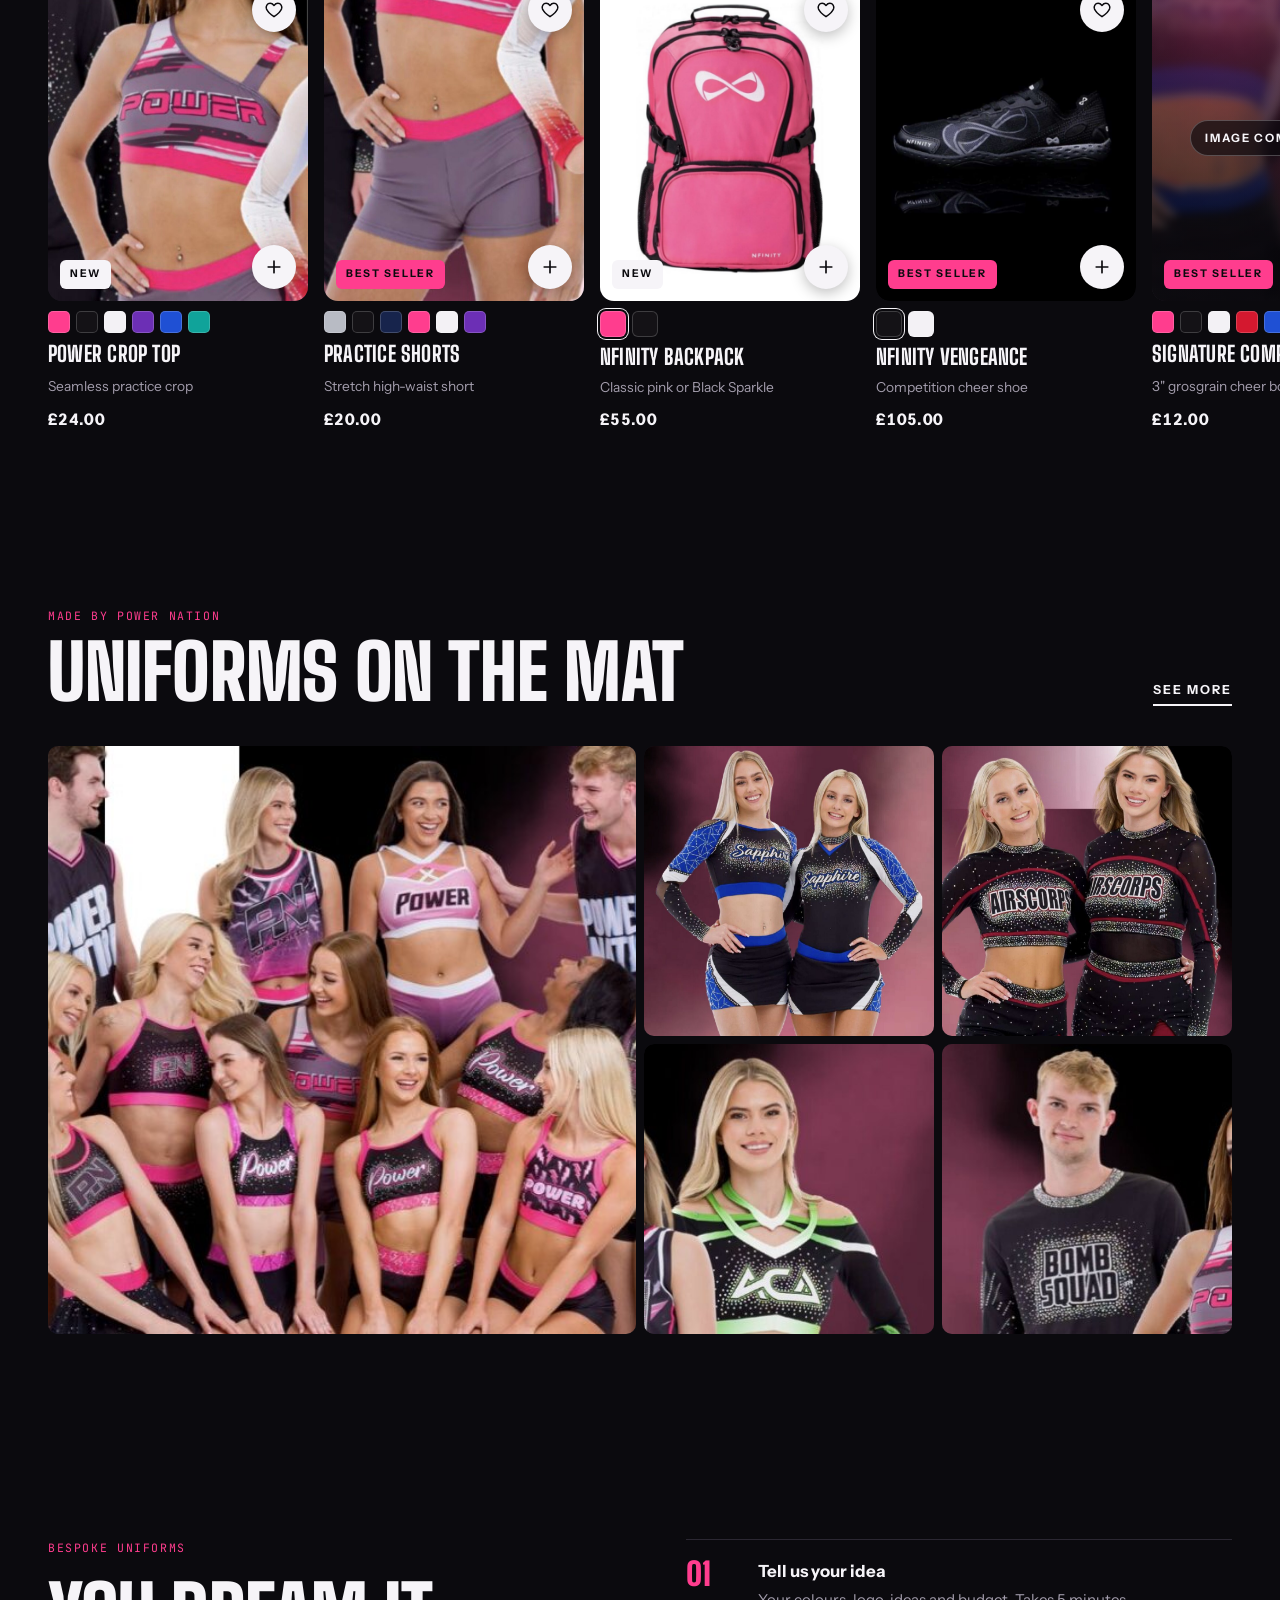
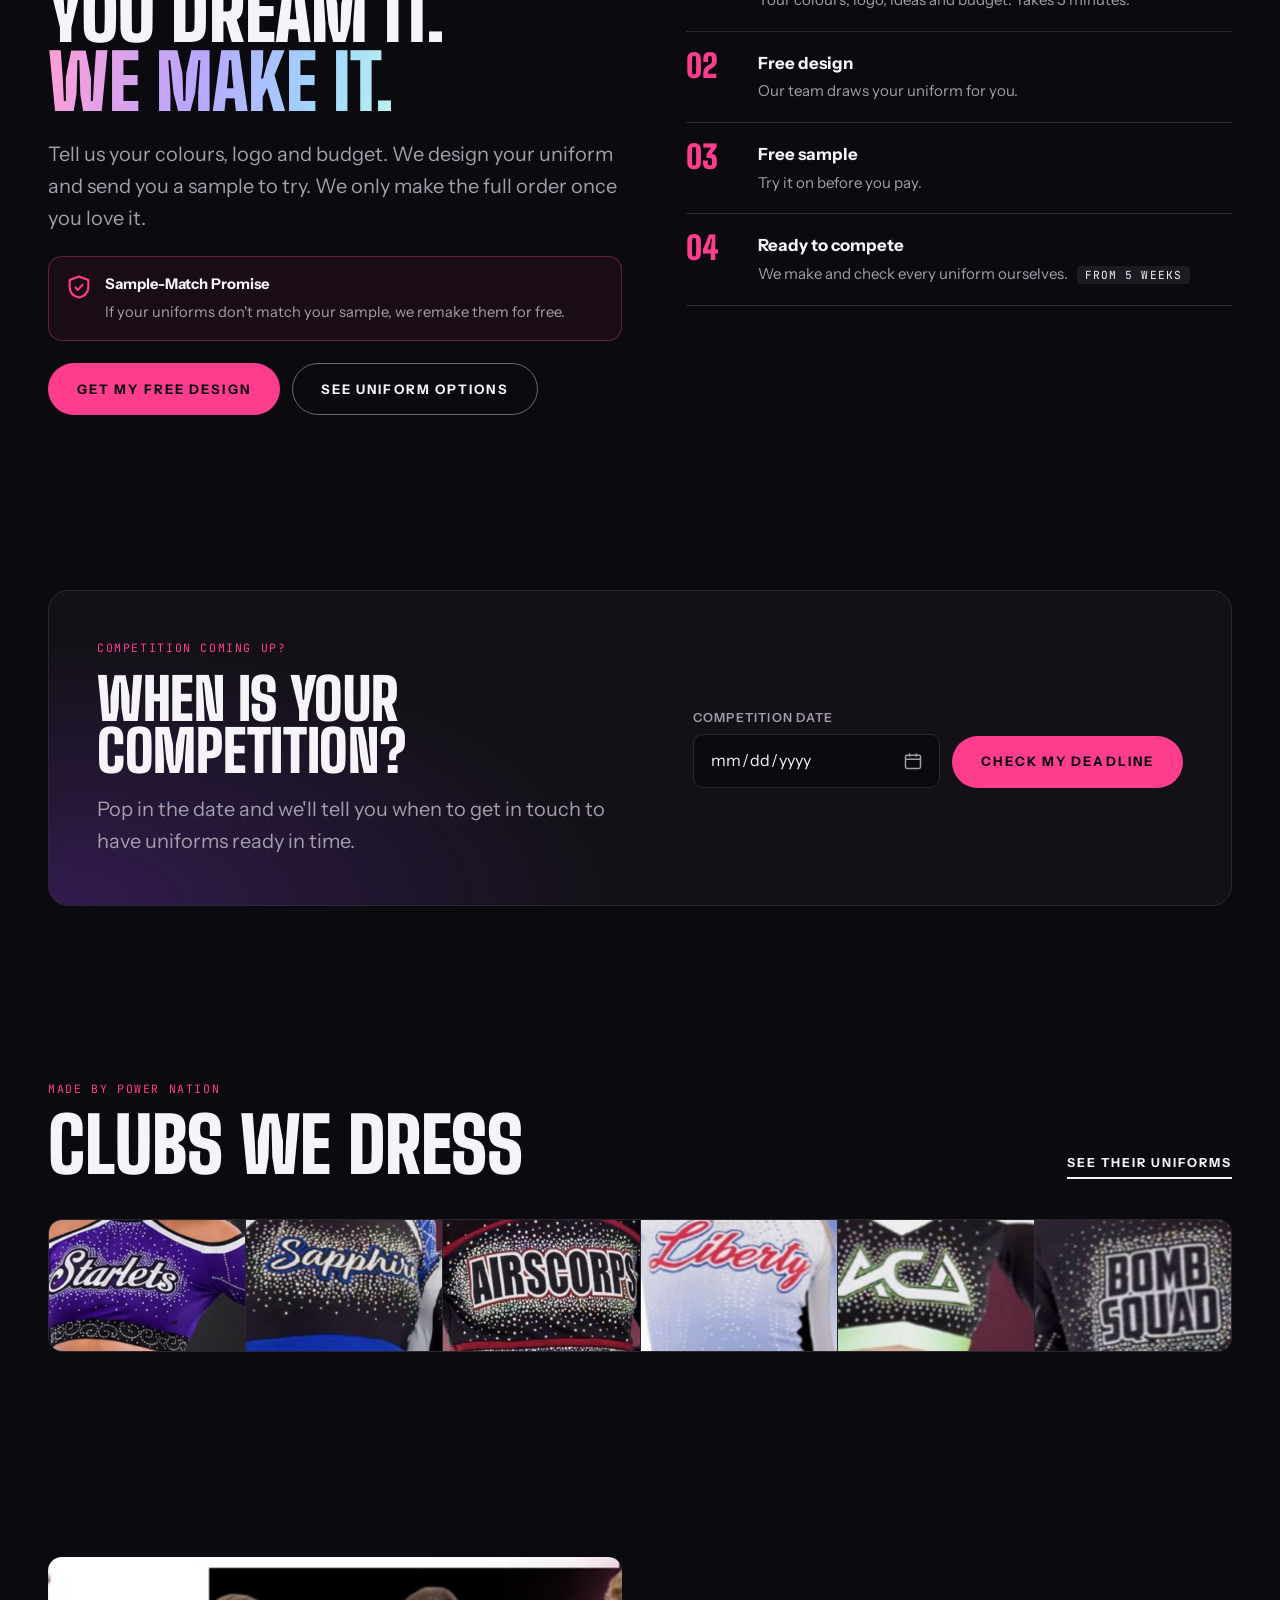
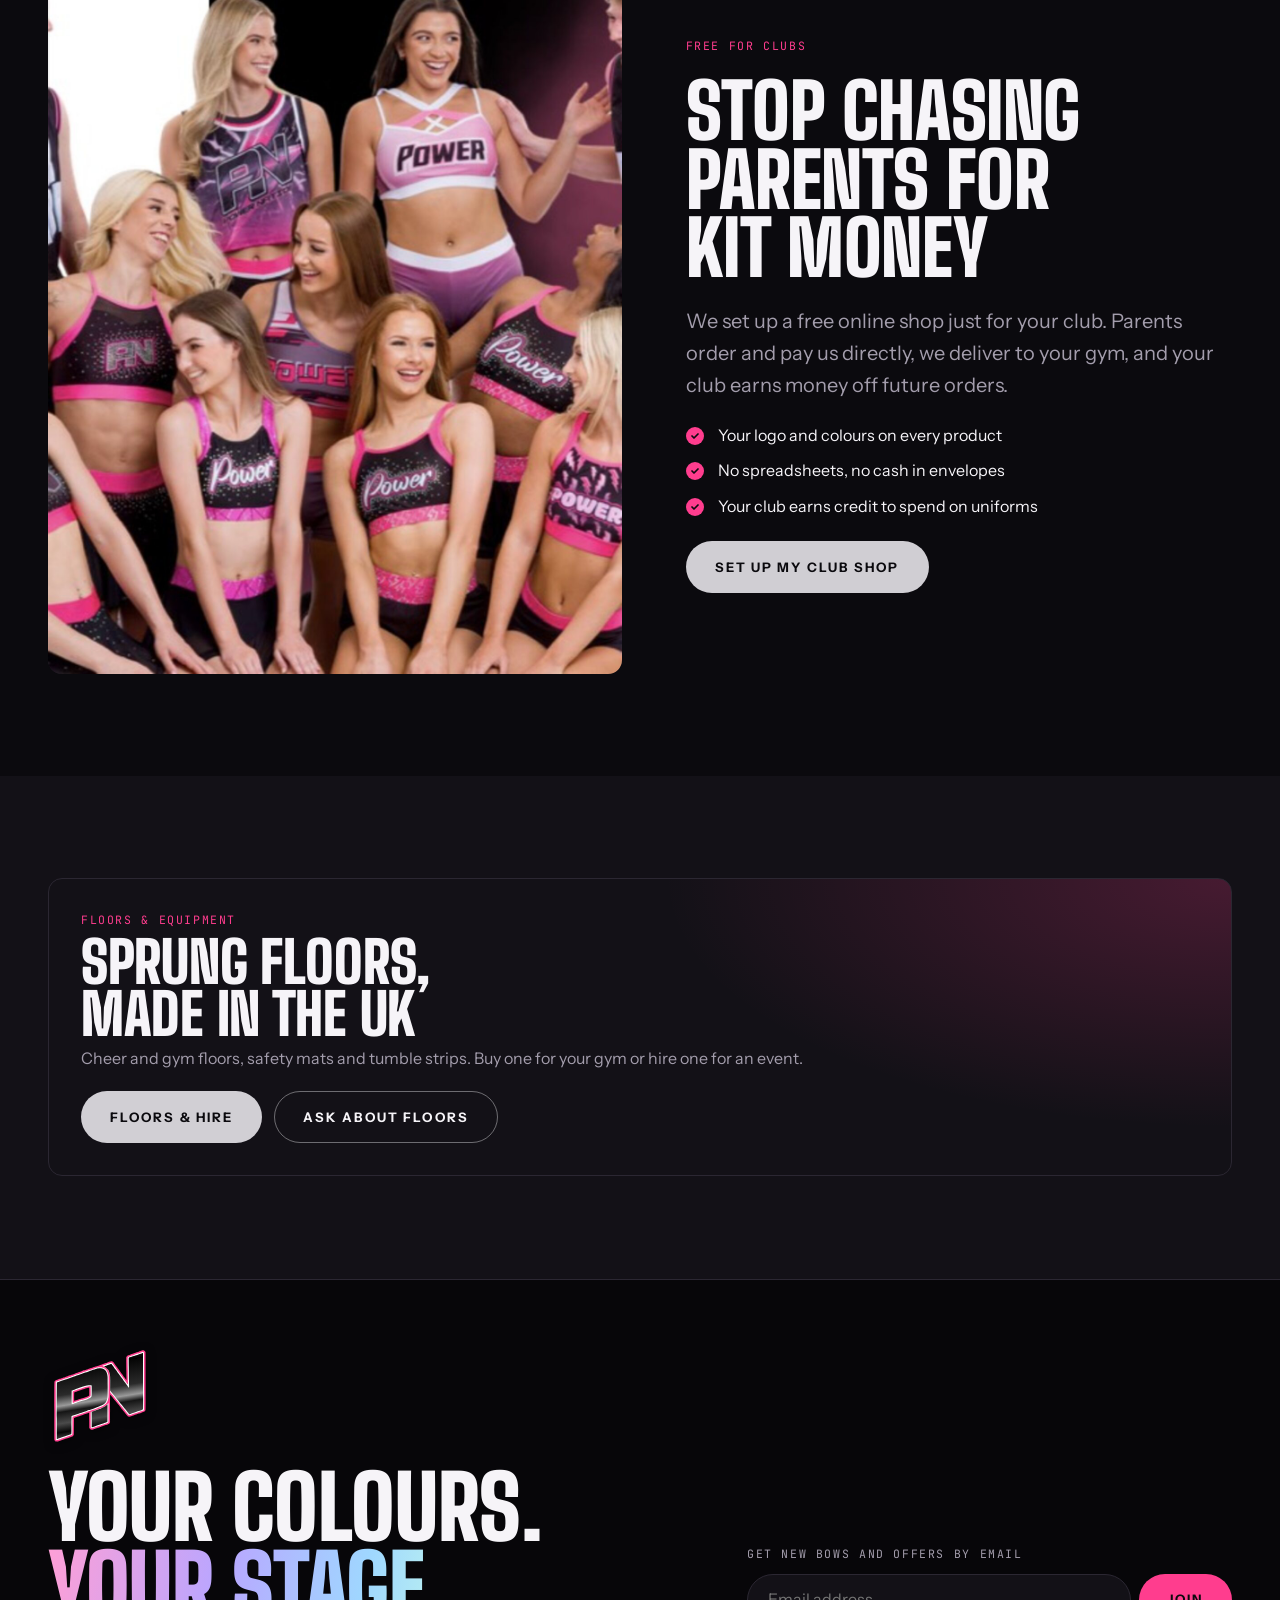
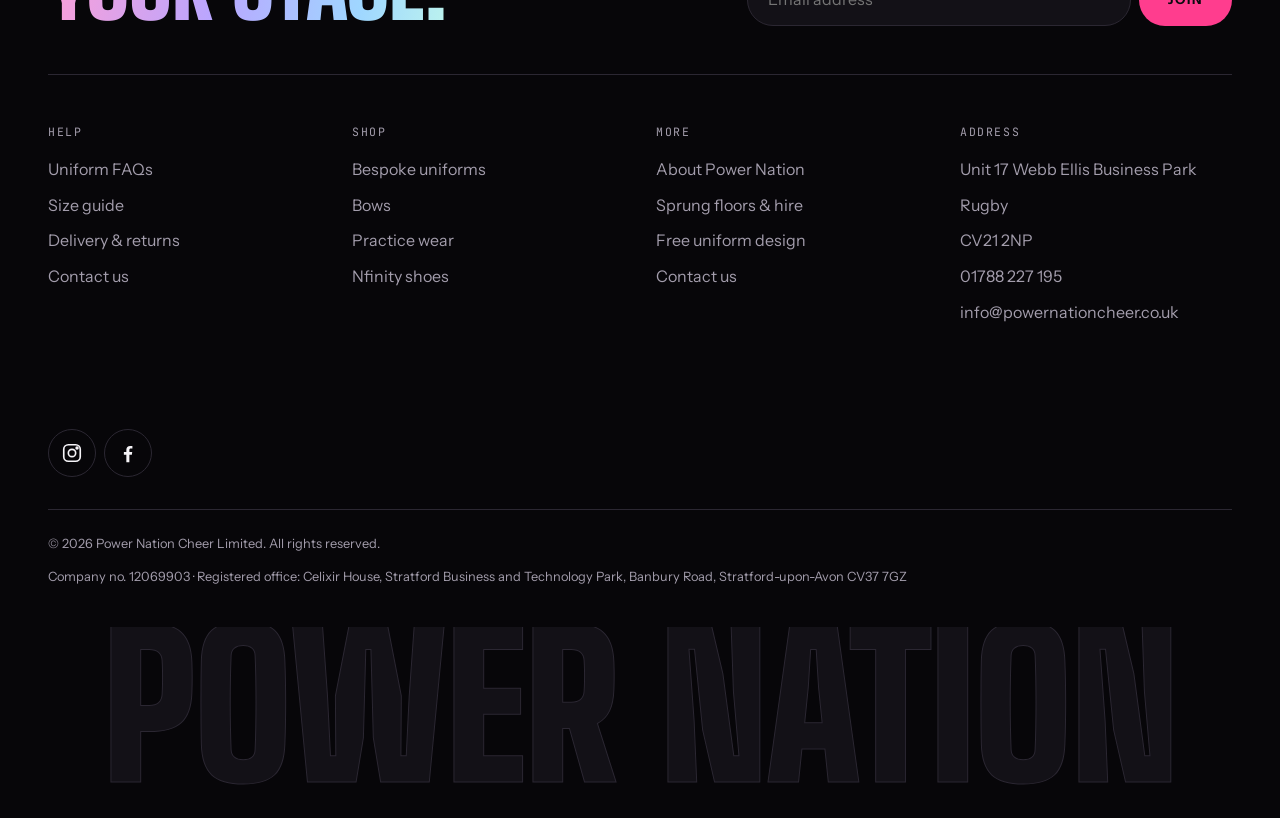
==== commit 035df24e: "Finishing pass: remove unfinished-looking bits before sharing - Size guide: removed 'replace with yo" ====
--- a/index.html
+++ b/index.html
@@ -30,7 +30,7 @@
   <link rel="preconnect" href="https://fonts.googleapis.com">
   <link rel="preconnect" href="https://fonts.gstatic.com" crossorigin>
   <link rel="stylesheet" href="https://fonts.googleapis.com/css2?family=Big+Shoulders+Display:wght@700;800;900&family=Instrument+Sans:wght@400;500;600;700&family=JetBrains+Mono:wght@400;500&display=swap">
-  <link rel="stylesheet" href="assets/css/styles.css?v=202610040733">
+  <link rel="stylesheet" href="assets/css/styles.css?v=202610040738">
 </head>
 <body data-page="home">
   <div data-include="header"></div>
@@ -111,25 +111,25 @@
     <section class="section" aria-labelledby="cat-title">
       <div class="wrap section-head"><div><h2 id="cat-title">Shop by category</h2></div><a class="link-u" href="shop.html">Shop all</a></div>
       <div class="rail">
+        <a class="tile" href="shop.html#cat-practice">
+          <div class="media" style="--tint:#6c2fb5" data-note="Athlete in crop + shorts mid-jump or tumbling on a sprung floor" data-size="1200×1500"><img src="images/categories/practice.jpg" alt="Athletes in Power Nation pink and black training kits" loading="lazy"></div>
+          <div class="tile__name">Practice wear</div><div class="tile__sub">Made for training.</div>
+        </a>
+        <a class="tile" href="shop.html#cat-bags">
+          <div class="media" style="--tint:#ff3d8e" data-note="Personalised backpack with bow clipped on, flat-lay or on a bench" data-size="1200×1500"><img src="images/categories/bags.jpg" alt="Personalised cheer backpack with bow attached" loading="lazy"></div>
+          <div class="tile__name">Backpacks</div><div class="tile__sub">Comp day, sorted.</div>
+        </a>
+        <a class="tile" href="shop.html#cat-shoes">
+          <div class="media" style="--tint:#b8bbc4" data-note="Nfinity cheer shoes on the mat, low angle, or a flyer's feet in a stunt" data-size="1200×1500"><img src="images/categories/shoes.jpg" alt="Black Nfinity cheer shoe" loading="lazy"></div>
+          <div class="tile__name">Cheer shoes</div><div class="tile__sub">Official Nfinity stockist.</div>
+        </a>
         <a class="tile" href="shop.html#cat-bows">
           <div class="media" style="--tint:#ff3d8e" data-note="Athlete from behind, big rhinestone bow in a high pony, gym lights" data-size="1200×1500"><img src="images/categories/bows.jpg" alt="Athlete wearing a rhinestone cheer bow" loading="lazy"></div>
           <div class="tile__name">Bows</div><div class="tile__sub">Big, bold and ready for comp.</div>
         </a>
-        <a class="tile" href="shop.html#cat-practice">
-          <div class="media" style="--tint:#6c2fb5" data-note="Athlete in crop + shorts mid-jump or tumbling on a sprung floor" data-size="1200×1500"><img src="images/categories/practice.jpg" alt="Athletes in Power Nation pink and black training kits" loading="lazy"></div>
-          <div class="tile__name">Practice wear</div><div class="tile__sub">Made for training.</div>
-        </a>
         <a class="tile" href="shop.html#cat-warmups">
           <div class="media" style="--tint:#17244c" data-note="Team in matching hoodies and warm-up jackets, walking into a venue" data-size="1200×1500"><img src="images/categories/warmups.jpg" alt="Team arriving at competition in matching warm-ups" loading="lazy"></div>
           <div class="tile__name">Warm-ups</div><div class="tile__sub">Arrive like a team.</div>
-        </a>
-        <a class="tile" href="shop.html#cat-bags">
-          <div class="media" style="--tint:#ff3d8e" data-note="Personalised backpack with bow clipped on, flat-lay or on a bench" data-size="1200×1500"><img src="images/categories/bags.jpg" alt="Personalised cheer backpack with bow attached" loading="lazy"></div>
-          <div class="tile__name">Backpacks</div><div class="tile__sub">Comp day, sorted.</div>
-        </a>
-        <a class="tile" href="shop.html#cat-shoes">
-          <div class="media" style="--tint:#b8bbc4" data-note="Nfinity cheer shoes on the mat, low angle, or a flyer's feet in a stunt" data-size="1200×1500"><img src="images/categories/shoes.jpg" alt="Black Nfinity cheer shoe" loading="lazy"></div>
-          <div class="tile__name">Cheer shoes</div><div class="tile__sub">Official Nfinity stockist.</div>
         </a>
         <a class="tile" href="shop.html#cat-accessories">
           <div class="media" style="--tint:#d1a23a" data-note="Poms, bow holder, bottle and socks styled together on a dark surface" data-size="1200×1500"><img src="images/categories/accessories.jpg" alt="Cheer accessories including poms and a bow holder" loading="lazy"></div>
@@ -274,13 +274,14 @@
 
     <!-- FLOORS -->
     <section class="section" aria-labelledby="floors-title" style="background:var(--ink-2)">
-      <div class="wrap split split--rev">
-        <div class="media" style="--tint:#1f50d4" data-note="Your sprung floor installed in a gym, wide angle, athletes training on it" data-size="1600×2000 portrait"><img src="images/floors/feature.jpg" alt="Power Nation sprung cheer floor installed in a gym" loading="lazy"></div>
-        <div class="split__copy">
-          <span class="label label--pink">Floors &amp; equipment</span>
-          <h2>Sprung floors, made in the UK</h2>
-          <p class="lede">Cheer and gym floors made in the UK, plus safety mats and tumble strips. Buy one for your gym or hire one for an event.</p>
-          <div class="btn-row"><a class="btn btn--glass" href="floors.html">Floors &amp; hire</a></div>
+      <div class="wrap">
+        <div class="cta-strip cta-strip--big floors-strip">
+          <div>
+            <span class="label label--pink">Floors &amp; equipment</span>
+            <h2 id="floors-title">Sprung floors, made in the UK</h2>
+            <p>Cheer and gym floors, safety mats and tumble strips. Buy one for your gym or hire one for an event.</p>
+          </div>
+          <div class="btn-row"><a class="btn btn--glass" href="floors.html">Floors &amp; hire</a><a class="btn btn--line" href="contact.html">Ask about floors</a></div>
         </div>
       </div>
     </section>
@@ -291,13 +292,13 @@
     <div class="mbar__text"><b>Bespoke uniforms</b><span>Free design and sample · no minimum</span></div>
     <a class="btn btn--pink" href="design.html">Free design</a>
   </div>
-  <script src="assets/js/logo.js?v=202610040733"></script>
-  <script src="assets/js/products.js?v=202610040733"></script>
-  <script src="assets/js/main.js?v=202610040733"></script>
+  <script src="assets/js/logo.js?v=202610040738"></script>
+  <script src="assets/js/products.js?v=202610040738"></script>
+  <script src="assets/js/main.js?v=202610040738"></script>
   <script>
     (function () {
       // Shop-by-colour tiles from the colour list
-      var C = window.PN_COLOURS, order = ["pink", "black", "white", "purple", "royal", "red", "teal", "navy", "gold", "silver", "ab"];
+      var C = window.PN_COLOURS, order = ["pink", "black", "white", "purple", "royal", "red", "silver", "ab"];
       var rail = document.getElementById("colour-rail");
       rail.innerHTML = order.map(function (k) {
         return '<a class="tile tile--colour" href="shop.html#colour-' + k + '"><div class="media" style="--c:' + C[k].hex + ';--tint:' + (C[k].hex.charAt(0) === "#" ? C[k].hex : "#b9a6ff") + '" data-note="Athlete wearing ' + C[k].name.toLowerCase() + ' practice wear or bow, cropped tight, grey studio" data-size="1200×1600"><img src="images/colours/' + k + '.jpg" alt="' + C[k].name + ' cheerwear" loading="lazy"></div><div class="tile__name">' + C[k].name + '</div></a>';
--- a/assets/css/styles.css
+++ b/assets/css/styles.css
@@ -1116,3 +1116,4 @@
 
 /* segmented toggle hugs its buttons instead of stretching to the heading width */
 .seg { justify-self: start; width: max-content; max-width: 100%; }
+.floors-strip h2 { max-width: 16ch; }
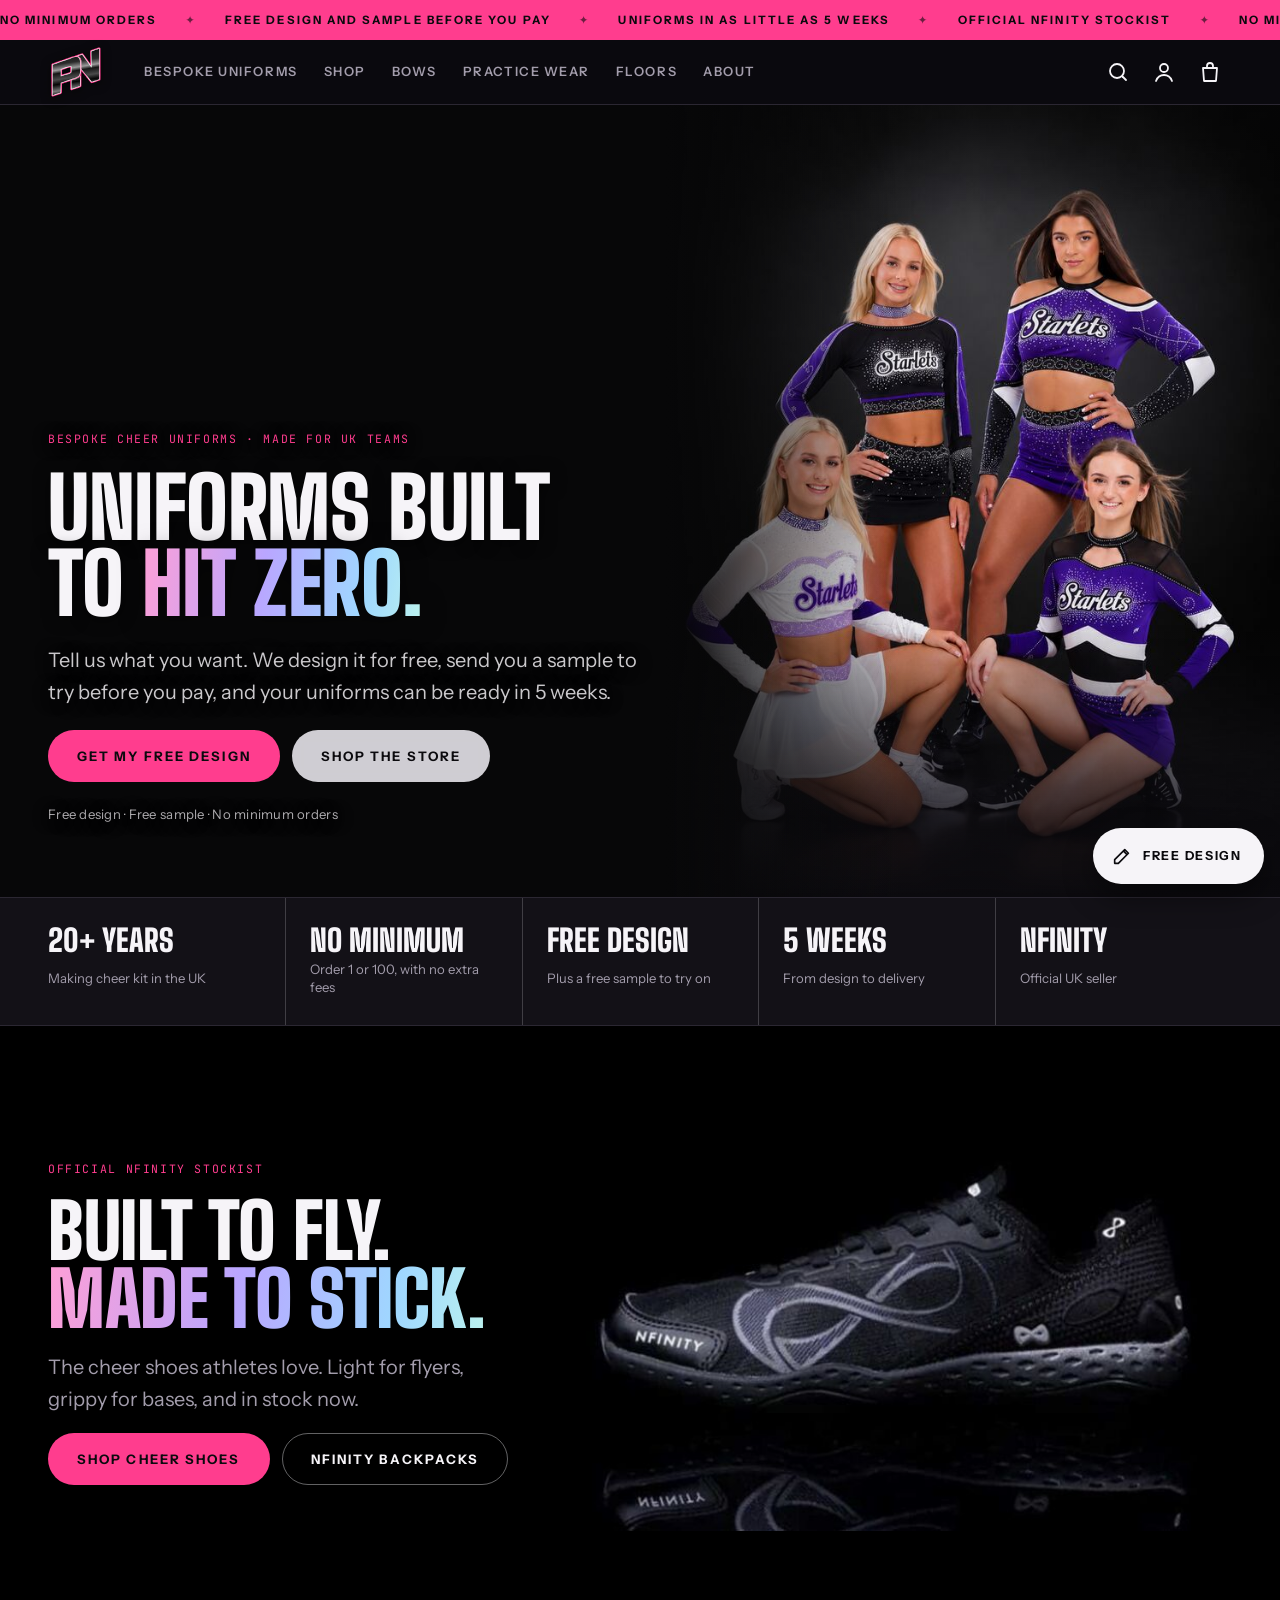
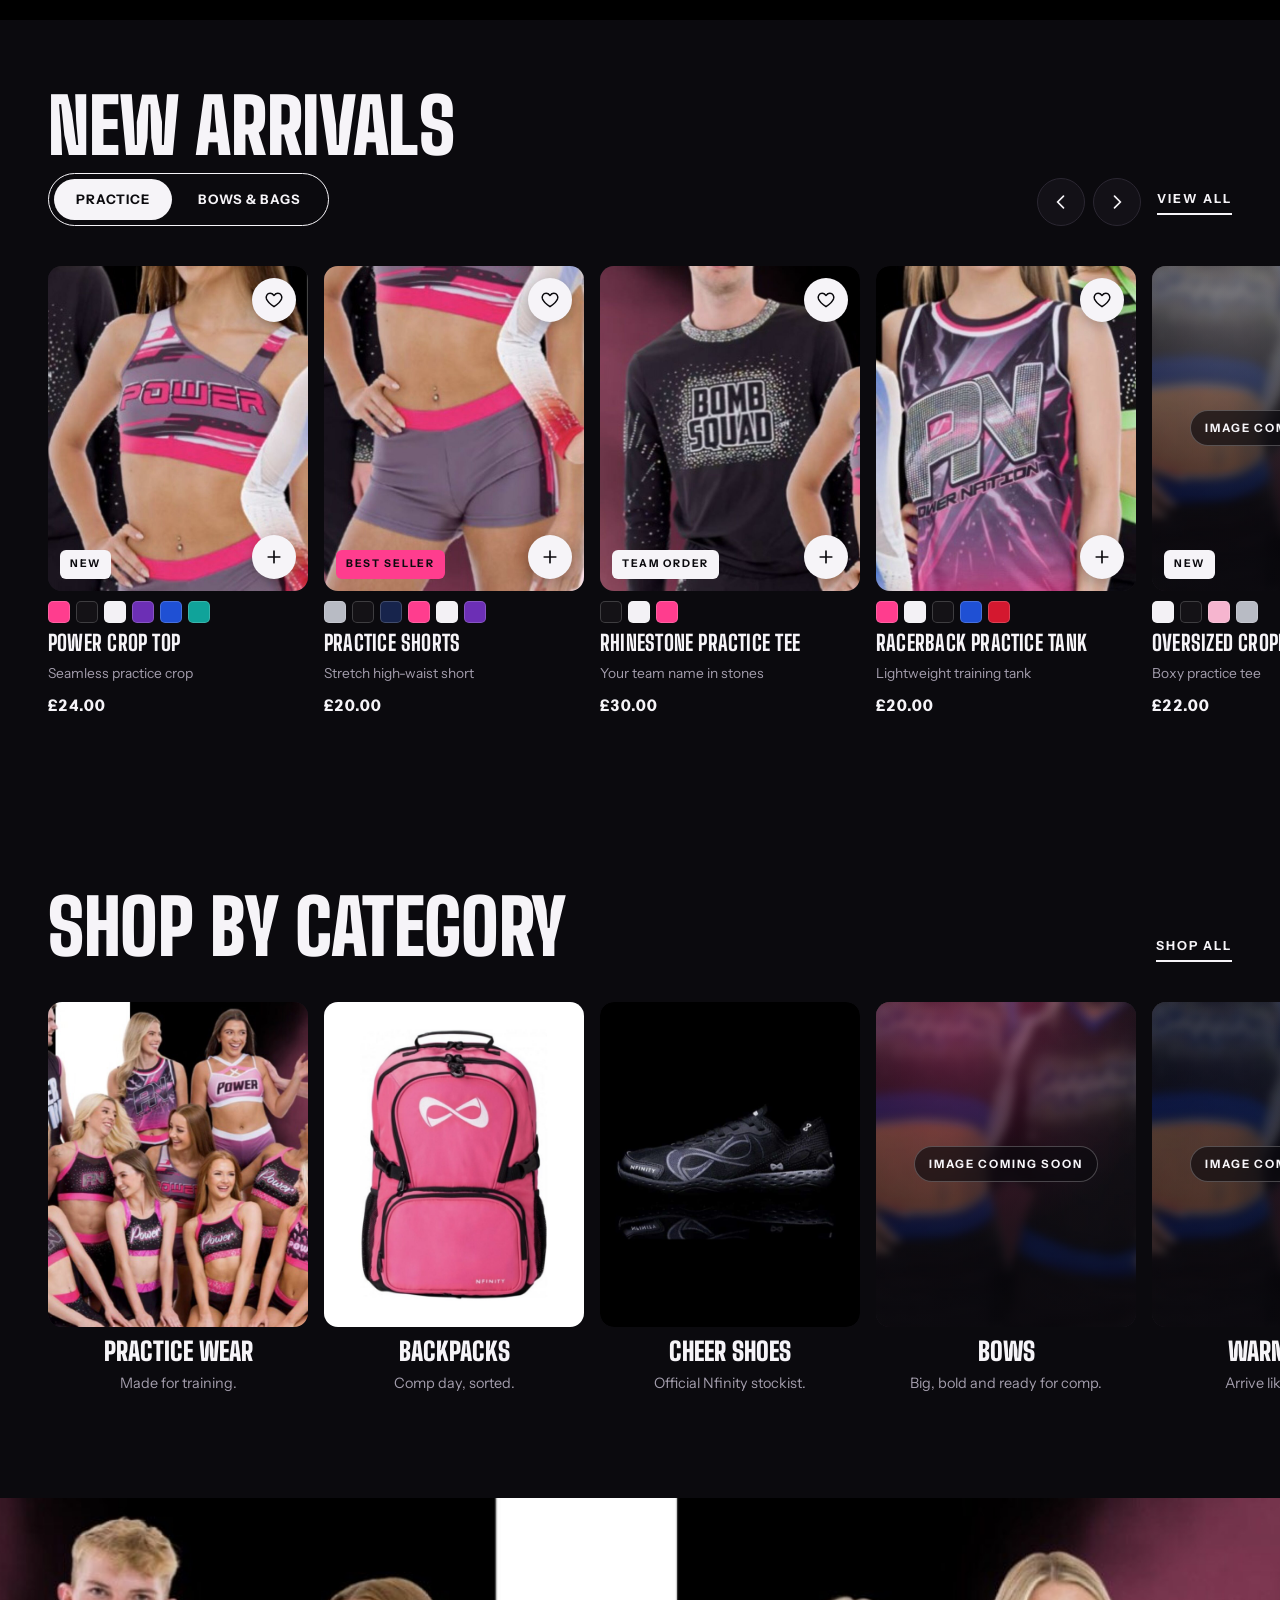
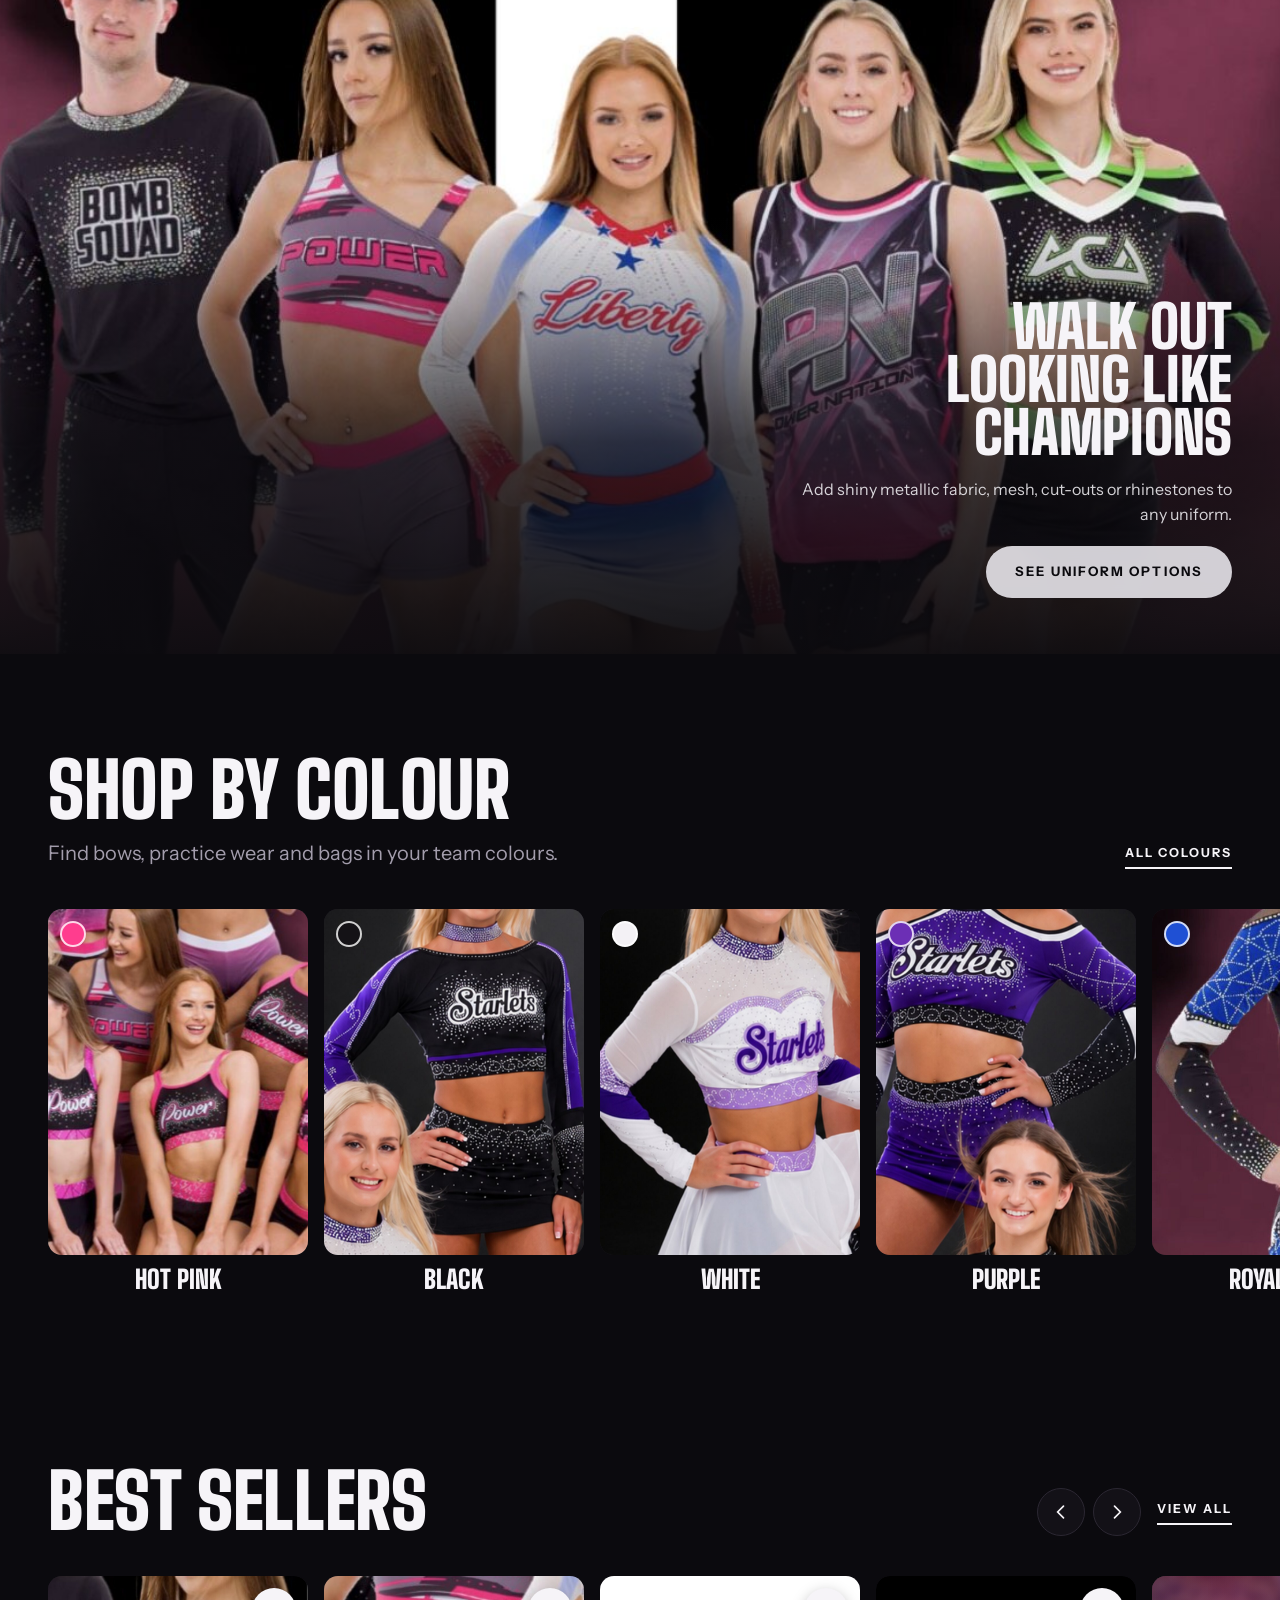
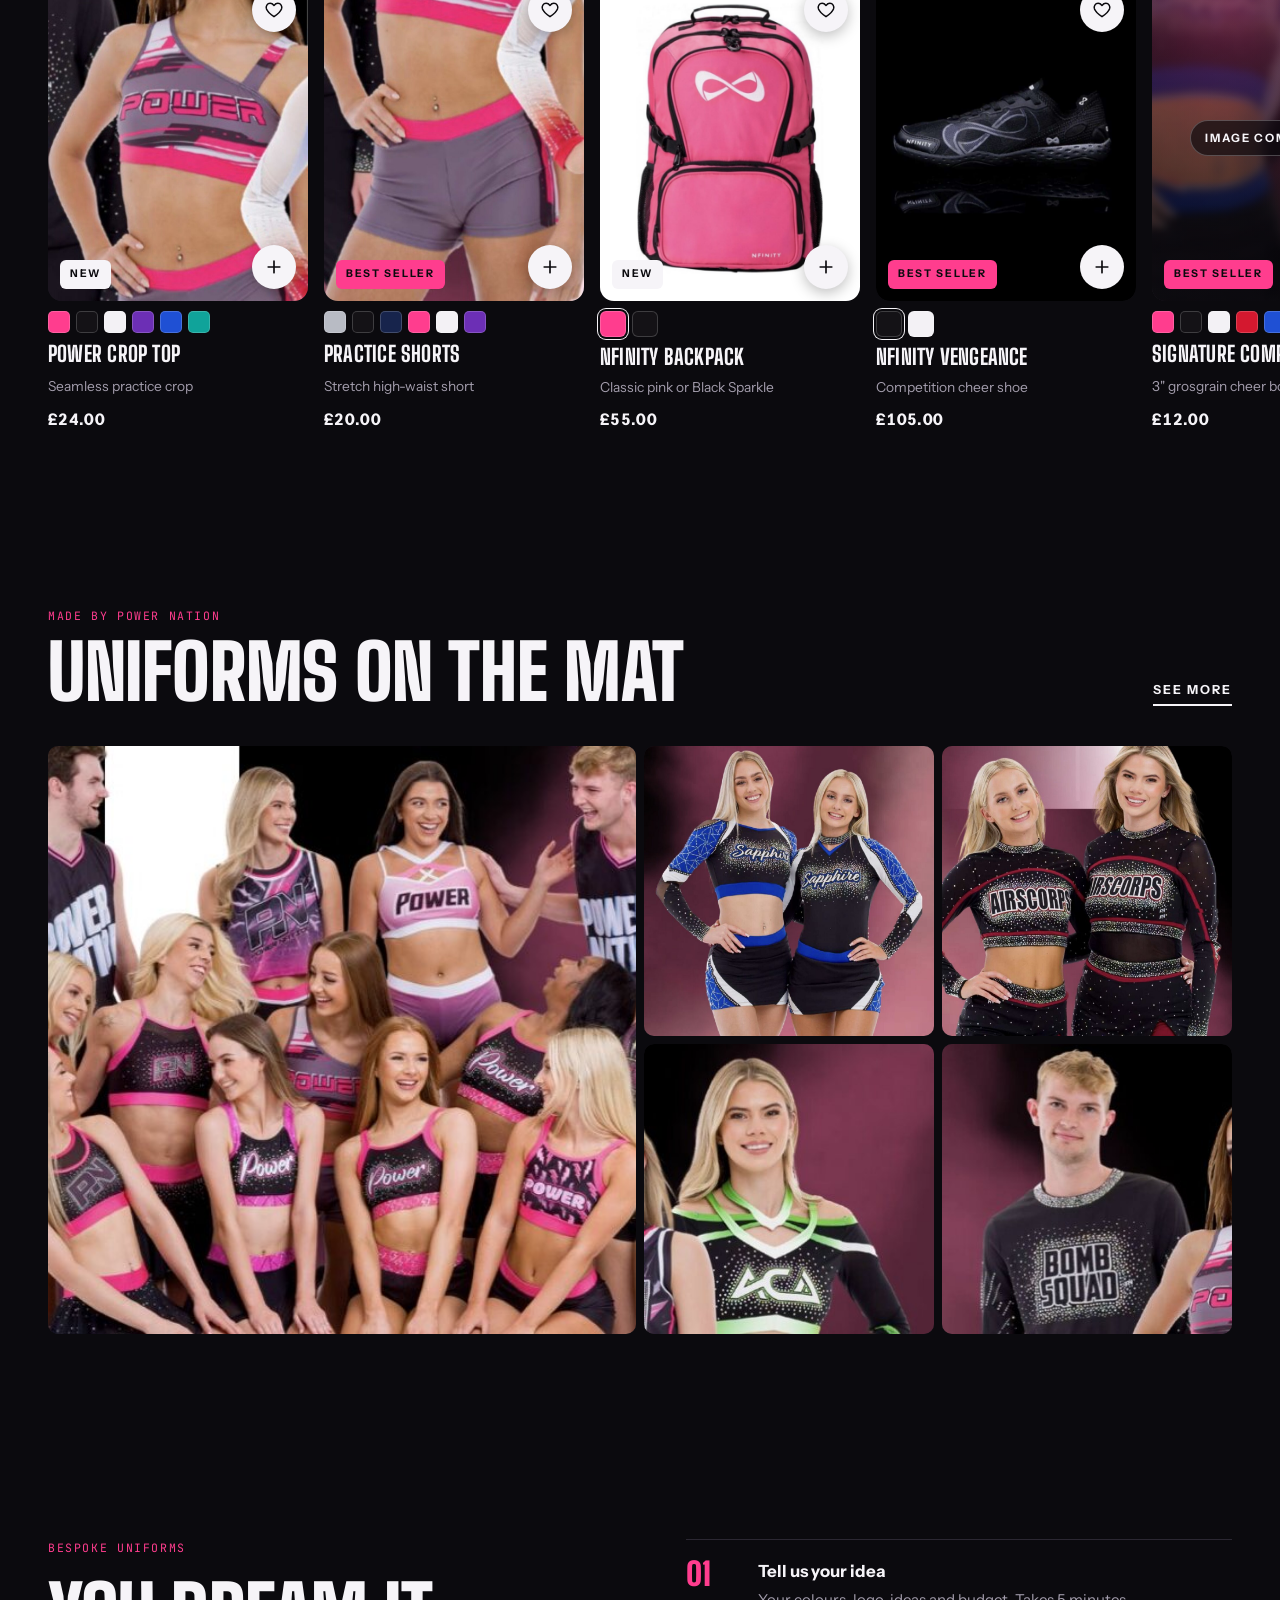
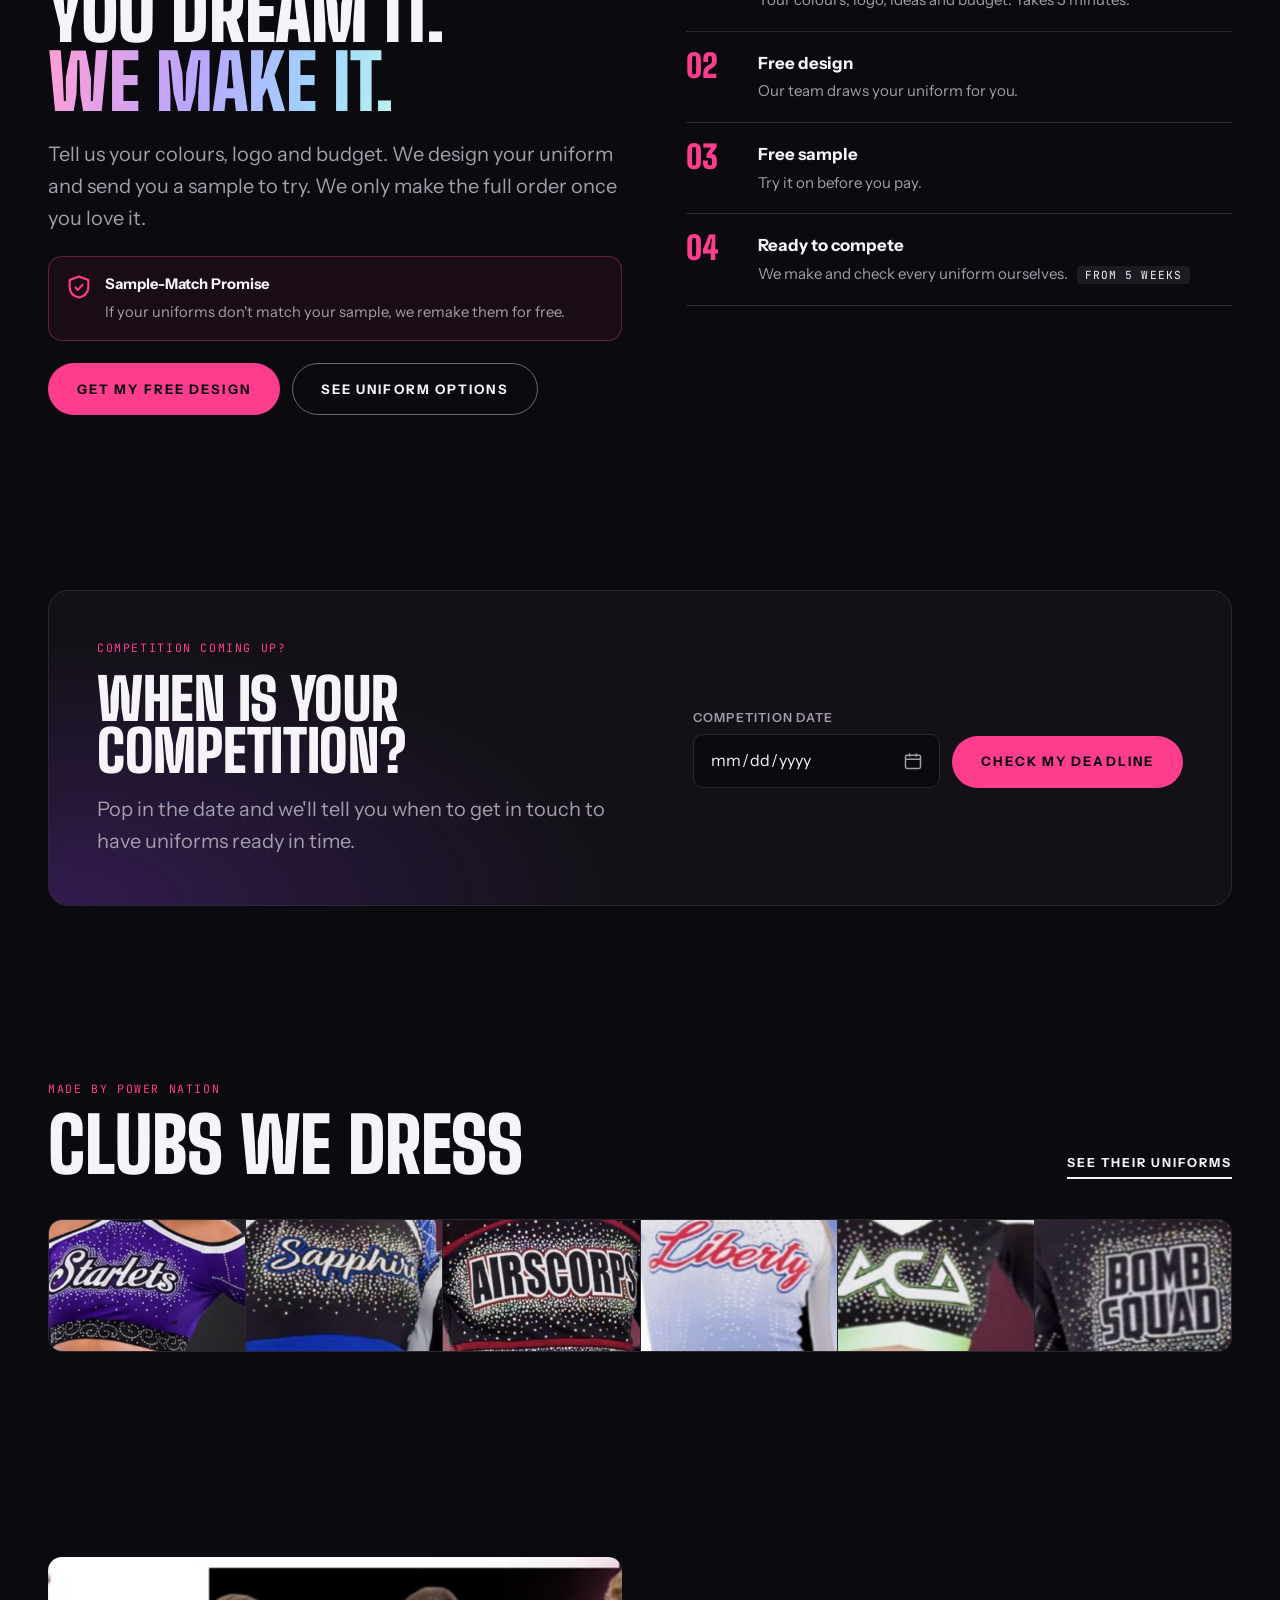
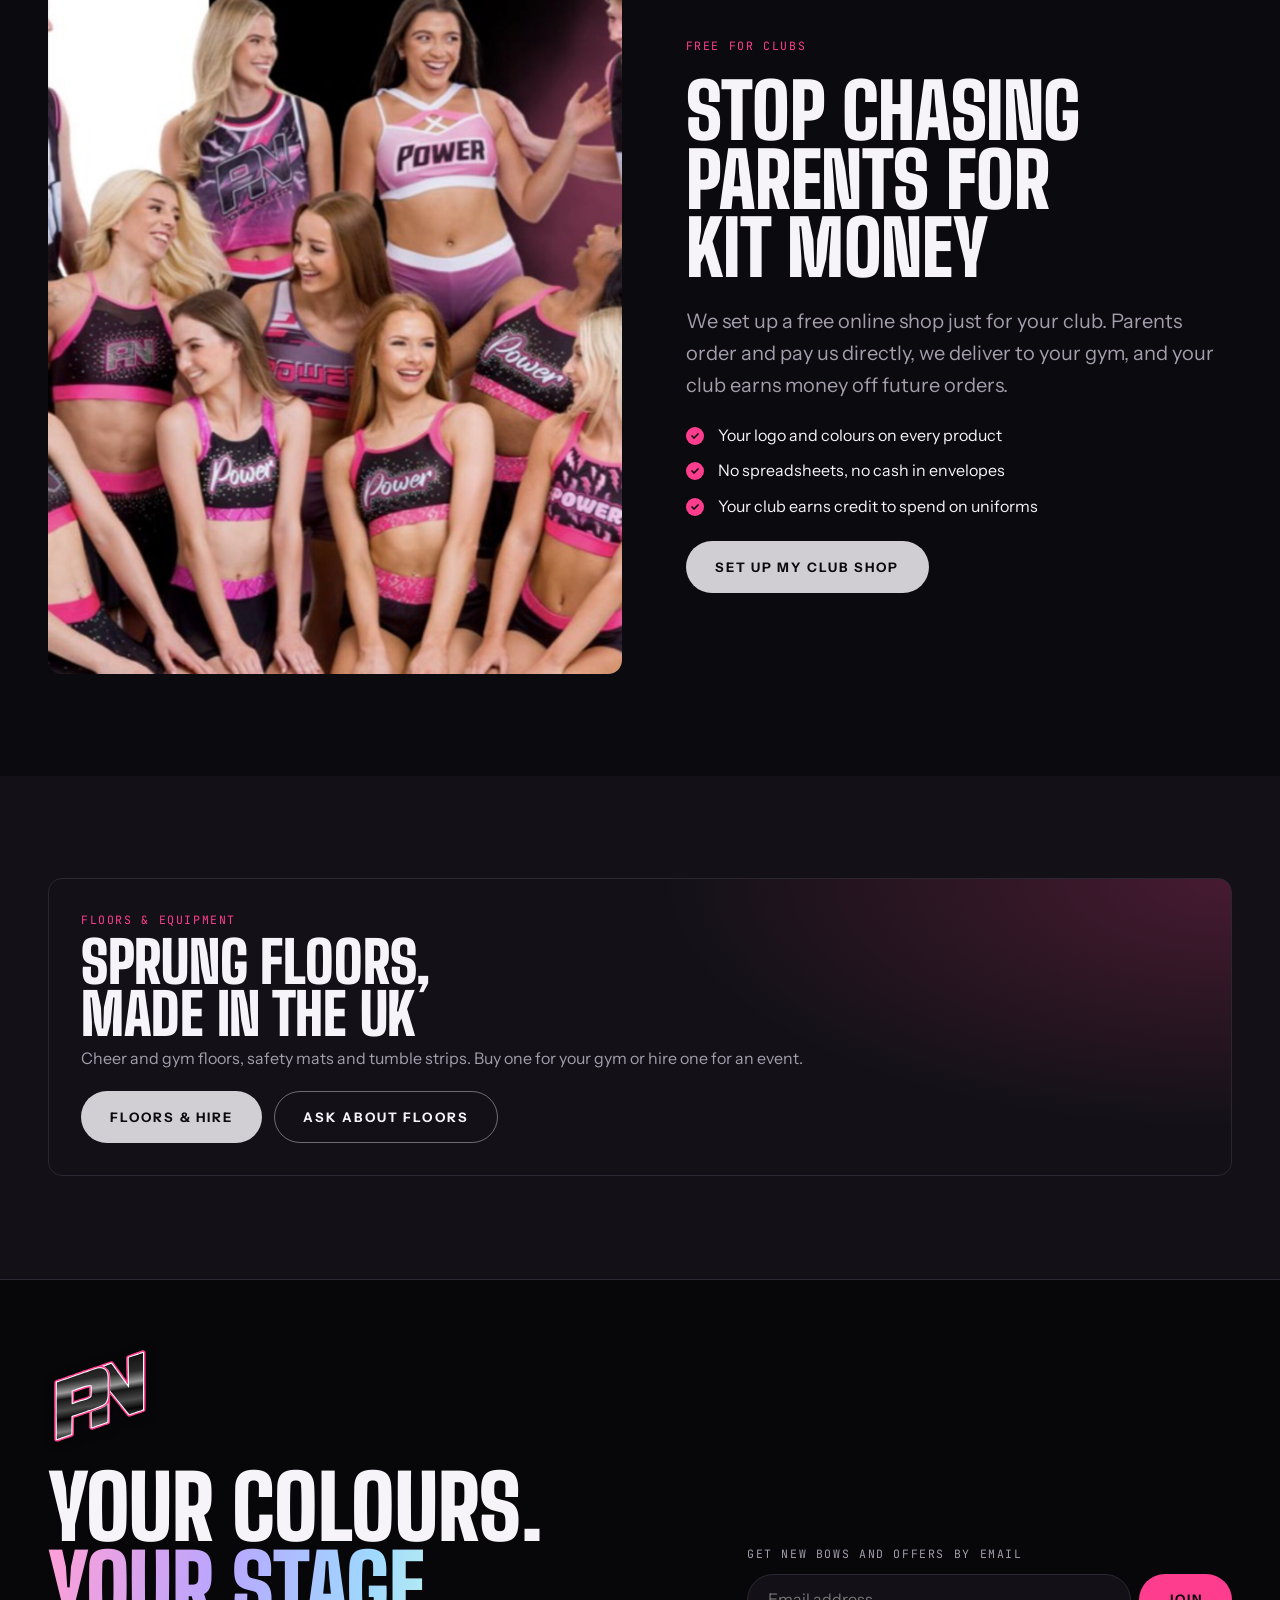
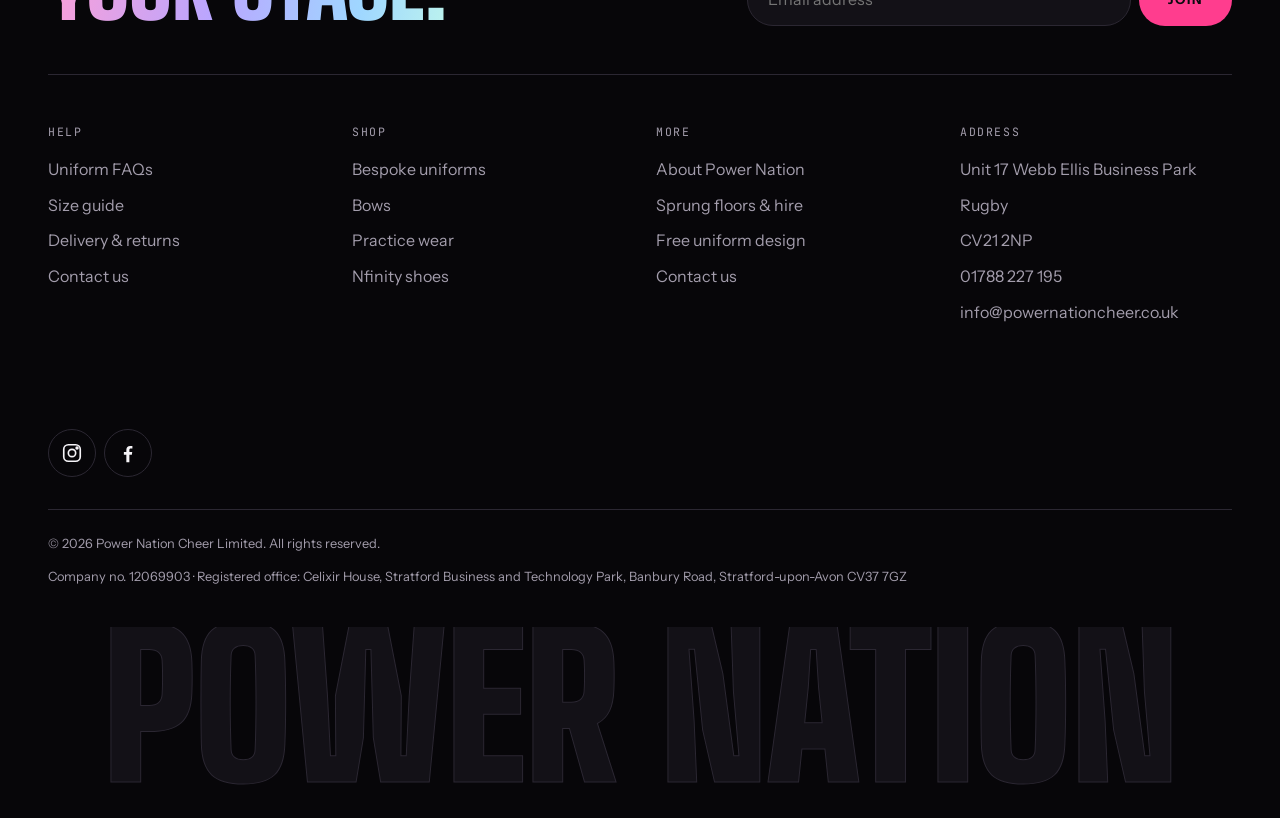
==== commit aaf7ed06: "Logo shine via CSS-masked highlight so it animates on iPhone Safari Safari didn't repaint the badge " ====
--- a/index.html
+++ b/index.html
@@ -30,7 +30,7 @@
   <link rel="preconnect" href="https://fonts.googleapis.com">
   <link rel="preconnect" href="https://fonts.gstatic.com" crossorigin>
   <link rel="stylesheet" href="https://fonts.googleapis.com/css2?family=Big+Shoulders+Display:wght@700;800;900&family=Instrument+Sans:wght@400;500;600;700&family=JetBrains+Mono:wght@400;500&display=swap">
-  <link rel="stylesheet" href="assets/css/styles.css?v=202610040738">
+  <link rel="stylesheet" href="assets/css/styles.css?v=202610040802">
 </head>
 <body data-page="home">
   <div data-include="header"></div>
@@ -292,9 +292,9 @@
     <div class="mbar__text"><b>Bespoke uniforms</b><span>Free design and sample · no minimum</span></div>
     <a class="btn btn--pink" href="design.html">Free design</a>
   </div>
-  <script src="assets/js/logo.js?v=202610040738"></script>
-  <script src="assets/js/products.js?v=202610040738"></script>
-  <script src="assets/js/main.js?v=202610040738"></script>
+  <script src="assets/js/logo.js?v=202610040802"></script>
+  <script src="assets/js/products.js?v=202610040802"></script>
+  <script src="assets/js/main.js?v=202610040802"></script>
   <script>
     (function () {
       // Shop-by-colour tiles from the colour list
--- a/assets/css/styles.css
+++ b/assets/css/styles.css
@@ -1117,3 +1117,29 @@
 /* segmented toggle hugs its buttons instead of stretching to the heading width */
 .seg { justify-self: start; width: max-content; max-width: 100%; }
 .floors-strip h2 { max-width: 16ch; }
+
+/* ---------- logo shine: CSS highlight masked to the chrome shape (works on iPhone Safari) ---------- */
+.logo__mark { position: relative; display: block; flex: none; width: 56px; height: 56px; }
+.logo__mark > .logo__badge { width: 100%; height: 100%; }
+.logo__mark.logo__badge--menu { width: 52px; height: 52px; }
+.logo__mark.logo__badge--lg { width: 104px; height: 104px; margin-bottom: 20px; }
+@media (max-width: 759px) {
+  .header .logo__mark { width: 50px; height: 50px; }
+  .logo__mark.logo__badge--lg { width: 88px; height: 88px; }
+}
+.logo__shine {
+  position: absolute; inset: 0; pointer-events: none;
+  -webkit-mask: url("../../images/brand/pn-chrome-mask.svg") center / contain no-repeat;
+          mask: url("../../images/brand/pn-chrome-mask.svg") center / contain no-repeat;
+  background: linear-gradient(115deg, transparent 0%, transparent 38%, rgba(255, 255, 255, 0.25) 44%, rgba(255, 255, 255, 0.85) 50%, rgba(255, 255, 255, 0.25) 56%, transparent 62%, transparent 100%);
+  background-size: 300% 100%;
+  background-position: 120% 0;
+  animation: logo-shine 10s ease-in-out 2s infinite;
+}
+/* sweep across in ~3.6s, then rest off-shape so the loop restarts invisibly */
+@keyframes logo-shine {
+  0% { background-position: 120% 0; }
+  36% { background-position: -20% 0; }
+  100% { background-position: -20% 0; }
+}
+@media (prefers-reduced-motion: reduce) { .logo__shine { animation: none; opacity: 0; } }
